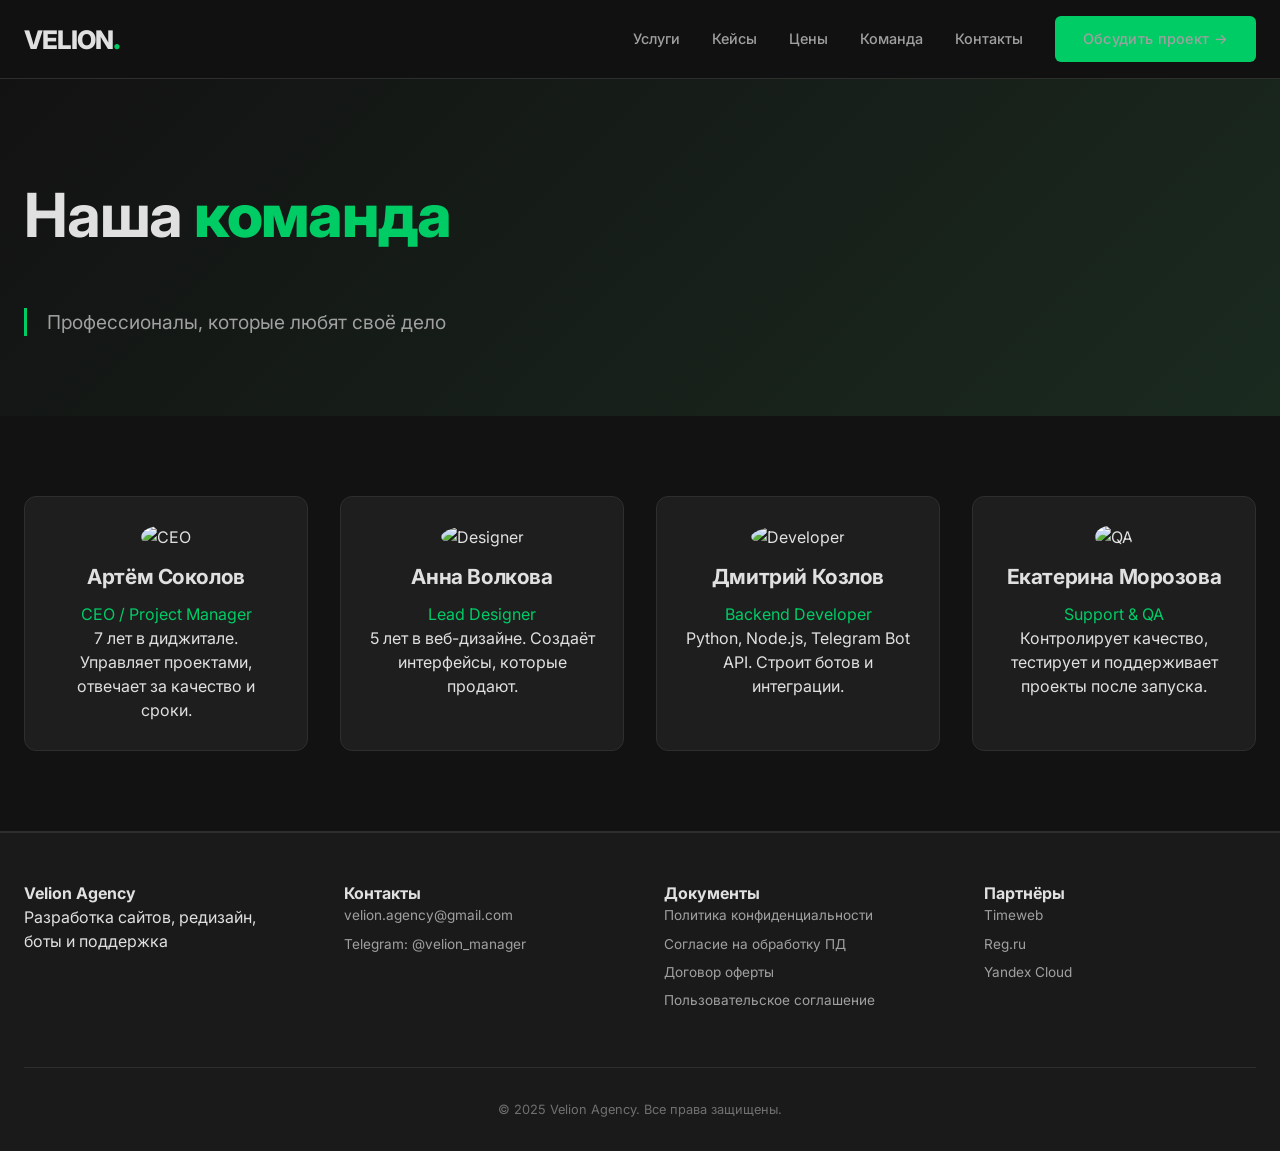
==== index.html @ ceb5eb4b "Add files via upload" ====
<!DOCTYPE html>
<html lang="ru">
<head>
  <meta charset="UTF-8">
  <meta name="viewport" content="width=device-width, initial-scale=1.0">
  <title>Команда — Velion Agency</title>
  <link href="https://fonts.googleapis.com/css2?family=Inter:opsz,wght@14..32,300;14..32,400;14..32,500;14..32,600;14..32,700;14..32,800&display=swap" rel="stylesheet">
  <link rel="stylesheet" href="styles.css">
</head>
<body>
  <header class="header">
    <div class="container">
      <nav class="nav">
        <a href="index.html" class="logo">VELION<span>.</span></a>
        <div class="nav-links" id="navLinks">
          <a href="services.html">Услуги</a>
          <a href="cases.html">Кейсы</a>
          <a href="prices.html">Цены</a>
          <a href="team.html">Команда</a>
          <a href="contacts.html">Контакты</a>
          <a href="prices.html" class="btn btn-primary">Обсудить проект →</a>
        </div>
        <button class="mobile-toggle" id="mobileToggle">☰</button>
      </nav>
    </div>
  </header>

  <main>
    <section class="hero">
      <div class="container">
        <div class="hero-grid">
          <h1>Наша <strong>команда</strong></h1>
          <p class="hero-subtitle">Профессионалы, которые любят своё дело</p>
        </div>
      </div>
    </section>

    <section class="section">
      <div class="container">
        <div class="team-grid">
          <div class="team-card">
            <img src="https://randomuser.me/api/portraits/men/32.jpg" alt="CEO" style="width: 120px; height: 120px; border-radius: 50%; object-fit: cover; margin-bottom: 16px;">
            <h3>Артём Соколов</h3>
            <p style="color: var(--green);">CEO / Project Manager</p>
            <p>7 лет в диджитале. Управляет проектами, отвечает за качество и сроки.</p>
          </div>
          <div class="team-card">
            <img src="https://randomuser.me/api/portraits/women/68.jpg" alt="Designer" style="width: 120px; height: 120px; border-radius: 50%; object-fit: cover; margin-bottom: 16px;">
            <h3>Анна Волкова</h3>
            <p style="color: var(--green);">Lead Designer</p>
            <p>5 лет в веб-дизайне. Создаёт интерфейсы, которые продают.</p>
          </div>
          <div class="team-card">
            <img src="https://randomuser.me/api/portraits/men/45.jpg" alt="Developer" style="width: 120px; height: 120px; border-radius: 50%; object-fit: cover; margin-bottom: 16px;">
            <h3>Дмитрий Козлов</h3>
            <p style="color: var(--green);">Backend Developer</p>
            <p>Python, Node.js, Telegram Bot API. Строит ботов и интеграции.</p>
          </div>
          <div class="team-card">
            <img src="https://randomuser.me/api/portraits/women/42.jpg" alt="QA" style="width: 120px; height: 120px; border-radius: 50%; object-fit: cover; margin-bottom: 16px;">
            <h3>Екатерина Морозова</h3>
            <p style="color: var(--green);">Support & QA</p>
            <p>Контролирует качество, тестирует и поддерживает проекты после запуска.</p>
          </div>
        </div>
      </div>
    </section>
  </main>

  <footer class="footer">
    <div class="container">
      <div class="footer-grid">
        <div><h4>Velion Agency</h4><p>Разработка сайтов, редизайн, боты и поддержка</p></div>
        <div><h4>Контакты</h4><a href="mailto:velion.agency@gmail.com">velion.agency@gmail.com</a><a href="https://t.me/velion_manager" target="_blank">Telegram: @velion_manager</a></div>
        <div><h4>Документы</h4><a href="privacy.html">Политика конфиденциальности</a><a href="consent.html">Согласие на обработку ПД</a><a href="offer.html">Договор оферты</a><a href="terms.html">Пользовательское соглашение</a></div>
        <div><h4>Партнёры</h4><span>Timeweb</span><span>Reg.ru</span><span>Yandex Cloud</span></div>
      </div>
      <div class="copyright">© 2025 Velion Agency. Все права защищены.</div>
    </div>
  </footer>
  <script src="script.js"></script>
</body>
</html>
---- styles.css ----
* {
  margin: 0;
  padding: 0;
  box-sizing: border-box;
}

:root {
  --bg: #121212;
  --bg-secondary: #1a1a1a;
  --surface: #1e1e1e;
  --surface-light: #252525;
  --surface-hover: #2a2a2a;
  --border: #2e2e2e;
  --border-light: #3a3a3a;
  --text: #e0e0e0;
  --text-secondary: #a0a0a0;
  --text-muted: #707070;
  --green: #00cc66;
  --green-dark: #00994d;
  --green-light: rgba(0, 204, 102, 0.12);
  --green-glow: rgba(0, 204, 102, 0.2);
  --shadow: 0 4px 20px rgba(0, 0, 0, 0.3);
  --shadow-hover: 0 8px 30px rgba(0, 0, 0, 0.4);
  --radius: 12px;
  --radius-sm: 6px;
  --transition: all 0.2s ease;
}

body {
  background: var(--bg);
  color: var(--text);
  font-family: 'Inter', system-ui, -apple-system, 'Segoe UI', Roboto, sans-serif;
  line-height: 1.5;
}

.container {
  max-width: 1280px;
  margin: 0 auto;
  padding: 0 24px;
}

/* типографика */
h1, h2, h3 {
  font-weight: 700;
  line-height: 1.2;
  letter-spacing: -0.02em;
}

h1 {
  font-size: 3.8rem;
  margin-bottom: 1.5rem;
  color: var(--text);
}

h1 strong {
  color: var(--green);
  font-weight: 800;
}

h2 {
  font-size: 2.2rem;
  margin-bottom: 2rem;
  display: inline-block;
  border-left: 4px solid var(--green);
  padding-left: 20px;
}

h3 {
  font-size: 1.3rem;
  margin-bottom: 0.75rem;
}

.section {
  padding: 80px 0;
  border-bottom: 1px solid var(--border);
}

/* кнопки */
.btn {
  display: inline-flex;
  align-items: center;
  gap: 8px;
  padding: 12px 28px;
  font-weight: 600;
  text-decoration: none;
  transition: var(--transition);
  cursor: pointer;
  border: none;
  font-size: 0.9rem;
  letter-spacing: 0.3px;
  border-radius: var(--radius-sm);
}

.btn-primary {
  background: var(--green);
  color: #000000;
  font-weight: 700;
}

.btn-primary:hover {
  background: var(--green-dark);
  transform: translateY(-2px);
  box-shadow: 0 0 15px var(--green-glow);
}

.btn-outline {
  background: transparent;
  border: 1.5px solid var(--green);
  color: var(--green);
}

.btn-outline:hover {
  background: var(--green-light);
  transform: translateY(-2px);
}

/* шапка */
.header {
  position: sticky;
  top: 0;
  background: rgba(18, 18, 18, 0.95);
  backdrop-filter: blur(10px);
  border-bottom: 1px solid var(--border);
  z-index: 1000;
  padding: 16px 0;
}

.nav {
  display: flex;
  justify-content: space-between;
  align-items: center;
}

.logo {
  font-size: 1.6rem;
  font-weight: 800;
  text-decoration: none;
  color: var(--text);
  letter-spacing: -0.03em;
}

.logo span {
  color: var(--green);
  font-size: 1.8rem;
}

.nav-links {
  display: flex;
  gap: 32px;
  align-items: center;
}

.nav-links a {
  text-decoration: none;
  color: var(--text-secondary);
  transition: var(--transition);
  font-weight: 500;
  font-size: 0.9rem;
}

.nav-links a:hover {
  color: var(--green);
}

.mobile-toggle {
  display: none;
  background: none;
  border: 1px solid var(--border);
  color: var(--text);
  font-size: 1.5rem;
  cursor: pointer;
  padding: 8px 16px;
  border-radius: var(--radius-sm);
}

/* hero */
.hero {
  padding: 100px 0 80px;
  background: linear-gradient(135deg, #121212 0%, #1a2a1f 100%);
}

.hero-grid {
  display: flex;
  flex-direction: column;
  gap: 32px;
  max-width: 800px;
}

.hero-subtitle {
  font-size: 1.2rem;
  color: var(--text-secondary);
  border-left: 3px solid var(--green);
  padding-left: 20px;
}

/* статистика */
.stats {
  display: flex;
  gap: 48px;
  margin-top: 32px;
  flex-wrap: wrap;
}

.stat {
  text-align: center;
  padding: 16px 24px;
  background: var(--surface);
  border-radius: var(--radius);
  border: 1px solid var(--border);
  transition: var(--transition);
}

.stat:hover {
  transform: translateY(-3px);
  border-color: var(--green);
  box-shadow: 0 0 20px var(--green-glow);
}

.stat h3 {
  font-size: 2rem;
  margin-bottom: 4px;
  color: var(--green);
}

.stat p {
  color: var(--text-secondary);
  font-size: 0.85rem;
  text-transform: uppercase;
  letter-spacing: 0.5px;
}

/* карточки */
.cards-grid {
  display: grid;
  grid-template-columns: repeat(auto-fill, minmax(340px, 1fr));
  gap: 32px;
}

.card {
  background: var(--surface);
  border: 1px solid var(--border);
  border-radius: var(--radius);
  padding: 28px;
  transition: var(--transition);
}

.card:hover {
  transform: translateY(-4px);
  border-color: var(--green);
  box-shadow: 0 0 25px var(--green-glow);
}

.card-featured {
  border-top: 3px solid var(--green);
  background: linear-gradient(135deg, var(--surface), #1a2a1f);
}

.card-badge {
  display: inline-block;
  background: var(--green);
  color: #000000;
  padding: 4px 12px;
  font-size: 0.7rem;
  font-weight: 700;
  text-transform: uppercase;
  letter-spacing: 1px;
  margin-bottom: 16px;
  border-radius: 20px;
}

.case-meta {
  display: inline-block;
  padding: 4px 12px;
  background: var(--green-light);
  border-radius: 20px;
  font-size: 0.7rem;
  color: var(--green);
  margin-bottom: 16px;
  font-weight: 600;
}

.price {
  font-size: 1.8rem;
  font-weight: 700;
  margin: 16px 0 8px;
  color: var(--green);
}

.term {
  font-size: 0.8rem;
  color: var(--text-secondary);
}

.features-list {
  list-style: none;
  margin: 16px 0;
  padding: 0;
}

.features-list li {
  padding: 6px 0;
  color: var(--text-secondary);
  font-size: 0.85rem;
  border-bottom: 1px solid var(--border);
}

.features-list li::before {
  content: "▸";
  color: var(--green);
  margin-right: 8px;
}

/* результат кейсов */
.result-badge {
  background: var(--bg-secondary);
  border-radius: var(--radius-sm);
  padding: 16px;
  margin-top: 20px;
  display: flex;
  justify-content: space-between;
  flex-wrap: wrap;
  gap: 12px;
  border-left: 3px solid var(--green);
}

.result-item {
  text-align: center;
  flex: 1;
}

.result-value {
  font-weight: 700;
  font-size: 1.1rem;
  color: var(--green);
}

/* калькулятор */
.calculator {
  background: var(--surface);
  border-radius: var(--radius);
  padding: 32px;
  margin-top: 32px;
  border: 1px solid var(--border);
}

.calc-field {
  margin-bottom: 24px;
}

.calc-field label {
  display: block;
  margin-bottom: 8px;
  font-weight: 600;
  font-size: 0.85rem;
  letter-spacing: 0.3px;
}

select, input[type="number"], input[type="text"], textarea {
  width: 100%;
  padding: 12px;
  background: var(--bg-secondary);
  border: 1px solid var(--border);
  border-radius: var(--radius-sm);
  color: var(--text);
  font-size: 1rem;
  transition: var(--transition);
}

select:focus, input:focus, textarea:focus {
  outline: none;
  border-color: var(--green);
  box-shadow: 0 0 0 3px var(--green-light);
}

.checkbox-group {
  display: flex;
  gap: 24px;
  align-items: center;
  flex-wrap: wrap;
}

.checkbox-group label {
  display: flex;
  align-items: center;
  gap: 8px;
  font-weight: normal;
  cursor: pointer;
}

.price-result {
  background: var(--green-light);
  padding: 24px;
  border-radius: var(--radius);
  text-align: center;
  margin: 24px 0;
  border: 1px solid rgba(0, 204, 102, 0.2);
}

.price-result .total {
  font-size: 2.5rem;
  font-weight: 800;
  color: var(--green);
}

/* команда */
.team-grid {
  display: grid;
  grid-template-columns: repeat(auto-fill, minmax(280px, 1fr));
  gap: 32px;
}

.team-card {
  background: var(--surface);
  border-radius: var(--radius);
  padding: 28px;
  text-align: center;
  border: 1px solid var(--border);
  transition: var(--transition);
}

.team-card:hover {
  transform: translateY(-4px);
  border-color: var(--green);
  box-shadow: 0 0 25px var(--green-glow);
}

.team-avatar {
  width: 100px;
  height: 100px;
  background: linear-gradient(135deg, var(--green-dark), var(--green));
  border-radius: 50%;
  margin: 0 auto 16px;
  display: flex;
  align-items: center;
  justify-content: center;
  font-size: 2rem;
  font-weight: 700;
  color: #000000;
}

/* контакты */
.contacts-grid {
  display: grid;
  grid-template-columns: repeat(auto-fit, minmax(300px, 1fr));
  gap: 48px;
}

.contact-info p {
  margin-bottom: 16px;
}

.contact-info a {
  color: var(--green);
  text-decoration: none;
}

.contact-info a:hover {
  text-decoration: underline;
}

/* карта-заглушка */
.map-placeholder {
  background: var(--surface);
  height: 300px;
  border-radius: var(--radius);
  display: flex;
  align-items: center;
  justify-content: center;
  border: 1px solid var(--border);
}

/* футер */
.footer {
  background: var(--bg-secondary);
  border-top: 1px solid var(--border);
  padding: 48px 0 32px;
}

.footer-grid {
  display: grid;
  grid-template-columns: repeat(auto-fit, minmax(240px, 1fr));
  gap: 48px;
  margin-bottom: 48px;
}

.footer a {
  color: var(--text-secondary);
  text-decoration: none;
  display: block;
  margin-bottom: 8px;
  transition: var(--transition);
  font-size: 0.85rem;
}

.footer a:hover {
  color: var(--green);
  transform: translateX(4px);
}

.footer span {
  color: var(--text-secondary);
  display: block;
  margin-bottom: 8px;
  font-size: 0.85rem;
}

.copyright {
  text-align: center;
  padding-top: 32px;
  border-top: 1px solid var(--border);
  color: var(--text-muted);
  font-size: 0.8rem;
}

/* cta секция */
.cta-section {
  text-align: center;
  background: linear-gradient(135deg, var(--bg-secondary), #1a2a1f);
  border-radius: var(--radius);
  margin: 40px 0;
  padding: 60px 20px;
  border: 1px solid var(--border);
}

.cta-section p {
  margin-bottom: 24px;
  color: var(--text-secondary);
}

.btn-large {
  padding: 14px 36px;
  font-size: 1rem;
}

/* мобилка */
@media (max-width: 768px) {
  .nav-links {
    display: none;
    flex-direction: column;
    position: absolute;
    top: 70px;
    left: 0;
    right: 0;
    background: var(--surface);
    padding: 24px;
    gap: 20px;
    border-bottom: 1px solid var(--border);
  }
  .nav-links.open {
    display: flex;
  }
  .mobile-toggle {
    display: block;
  }
  h1 {
    font-size: 2rem;
  }
  h2 {
    font-size: 1.6rem;
  }
  .stats {
    flex-direction: column;
    gap: 12px;
  }
  .section {
    padding: 48px 0;
  }
  .cards-grid, .team-grid {
    grid-template-columns: 1fr;
  }
  .calculator {
    padding: 20px;
  }
  .hero {
    padding: 60px 0 40px;
  }
}

/* дополнительные эффекты */
::selection {
  background: var(--green);
  color: #000000;
}

hr {
  border: none;
  height: 1px;
  background: linear-gradient(90deg, transparent, var(--green), transparent);
  margin: 40px 0;
}

/* скролл */
::-webkit-scrollbar {
  width: 8px;
}

::-webkit-scrollbar-track {
  background: var(--border);
}

::-webkit-scrollbar-thumb {
  background: var(--green);
  border-radius: 4px;
}

::-webkit-scrollbar-thumb:hover {
  background: var(--green-dark);
}
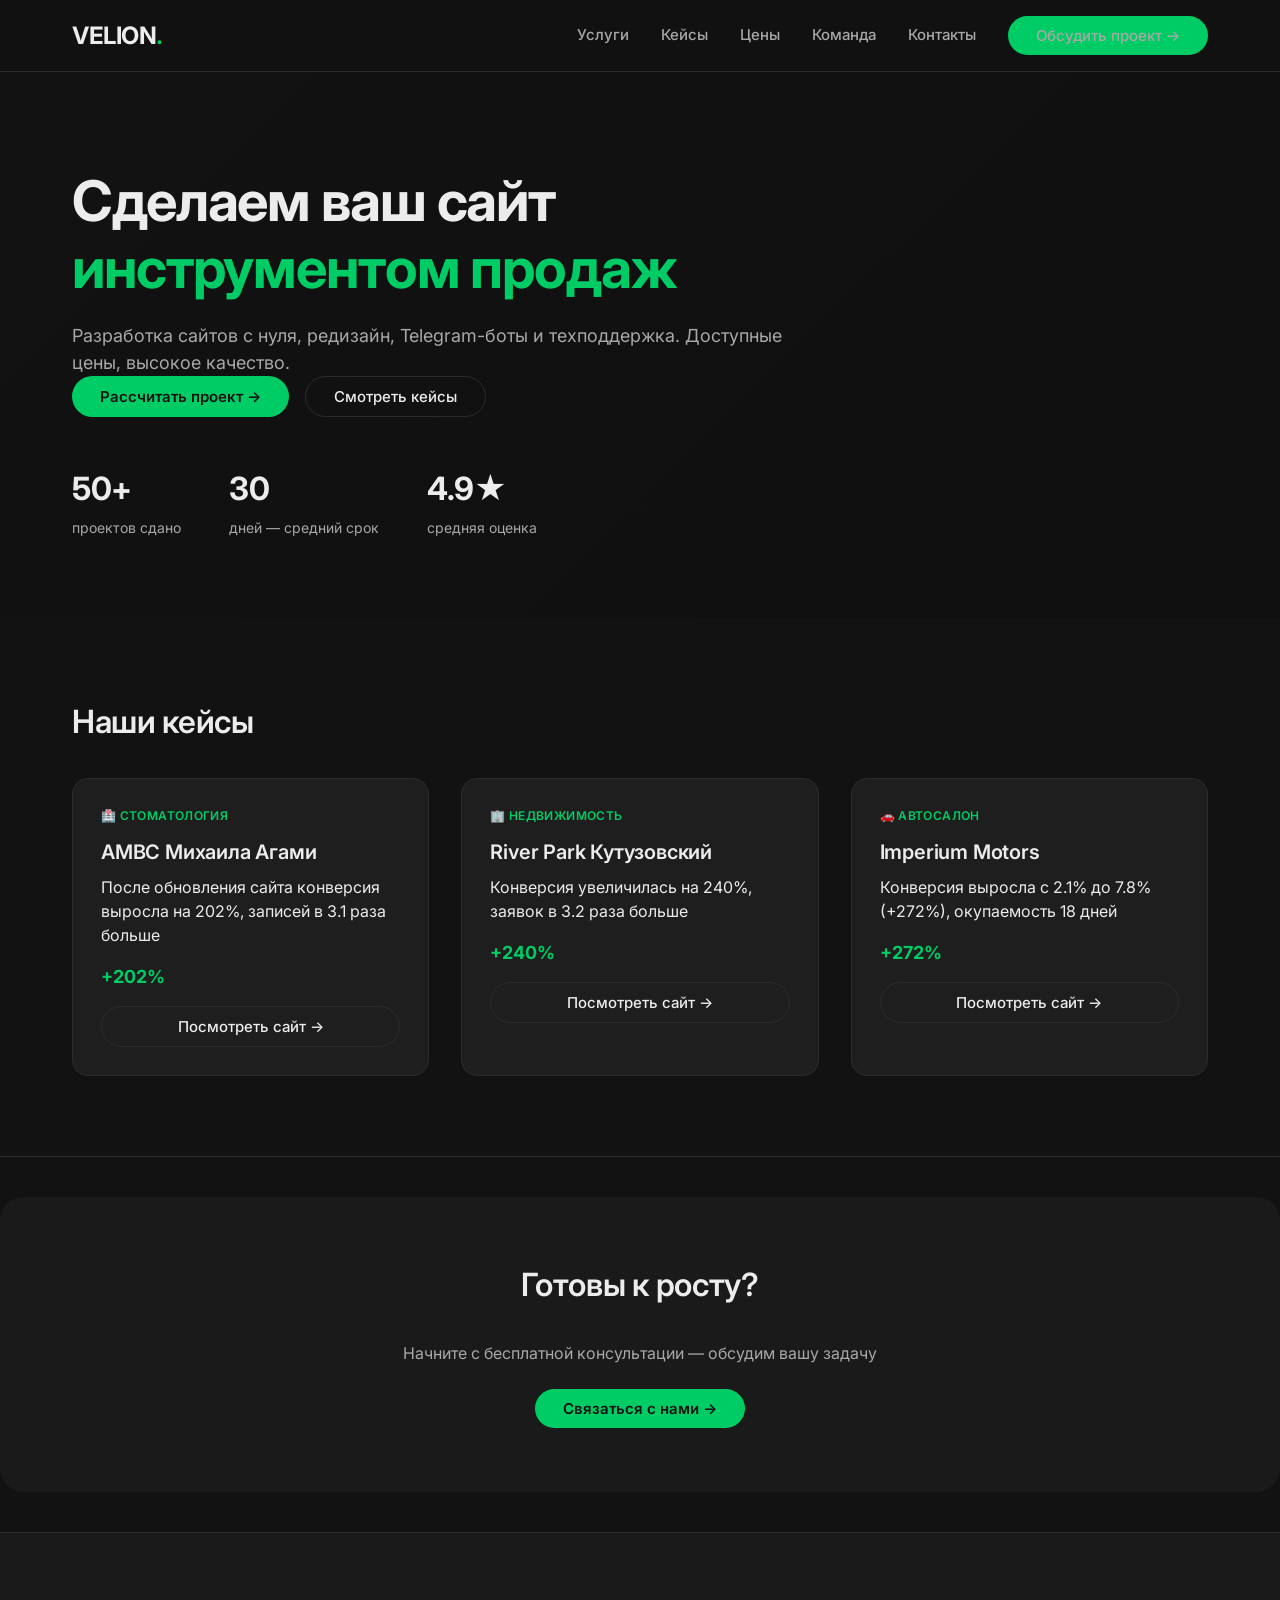
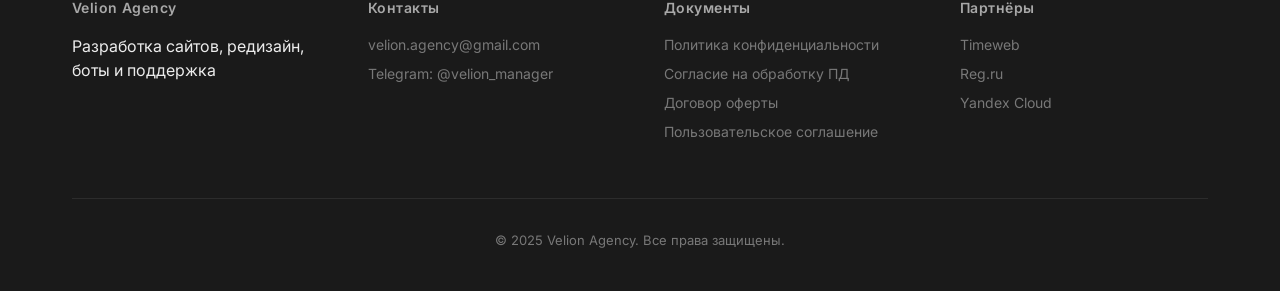
==== commit 20df64ca: "Add files via upload" ====
--- a/index.html
+++ b/index.html
@@ -3,7 +3,7 @@
 <head>
   <meta charset="UTF-8">
   <meta name="viewport" content="width=device-width, initial-scale=1.0">
-  <title>Команда — Velion Agency</title>
+  <title>Velion Agency — разработка сайтов, редизайн, боты</title>
   <link href="https://fonts.googleapis.com/css2?family=Inter:opsz,wght@14..32,300;14..32,400;14..32,500;14..32,600;14..32,700;14..32,800&display=swap" rel="stylesheet">
   <link rel="stylesheet" href="styles.css">
 </head>
@@ -29,40 +29,55 @@
     <section class="hero">
       <div class="container">
         <div class="hero-grid">
-          <h1>Наша <strong>команда</strong></h1>
-          <p class="hero-subtitle">Профессионалы, которые любят своё дело</p>
+          <h1>Сделаем ваш сайт <strong>инструментом продаж</strong></h1>
+          <p class="hero-subtitle">Разработка сайтов с нуля, редизайн, Telegram-боты и техподдержка. Доступные цены, высокое качество.</p>
+          <div style="display: flex; gap: 16px; flex-wrap: wrap;">
+            <a href="prices.html" class="btn btn-primary">Рассчитать проект →</a>
+            <a href="cases.html" class="btn btn-outline">Смотреть кейсы</a>
+          </div>
+          <div class="stats">
+            <div class="stat"><h3>50+</h3><p>проектов сдано</p></div>
+            <div class="stat"><h3>30</h3><p>дней — средний срок</p></div>
+            <div class="stat"><h3>4.9★</h3><p>средняя оценка</p></div>
+          </div>
         </div>
       </div>
     </section>
 
     <section class="section">
       <div class="container">
-        <div class="team-grid">
-          <div class="team-card">
-            <img src="https://randomuser.me/api/portraits/men/32.jpg" alt="CEO" style="width: 120px; height: 120px; border-radius: 50%; object-fit: cover; margin-bottom: 16px;">
-            <h3>Артём Соколов</h3>
-            <p style="color: var(--green);">CEO / Project Manager</p>
-            <p>7 лет в диджитале. Управляет проектами, отвечает за качество и сроки.</p>
+        <h2>Наши кейсы</h2>
+        <div class="cards-grid">
+          <div class="card">
+            <span class="case-meta">🏥 Стоматология</span>
+            <h3>AMBC Михаила Агами</h3>
+            <p>После обновления сайта конверсия выросла на 202%, записей в 3.1 раза больше</p>
+            <div class="result-value" style="margin-top: 16px;">+202%</div>
+            <a href="https://www.ambc.ru/" target="_blank" class="btn btn-outline" style="margin-top: 16px; width: 100%;">Посмотреть сайт →</a>
           </div>
-          <div class="team-card">
-            <img src="https://randomuser.me/api/portraits/women/68.jpg" alt="Designer" style="width: 120px; height: 120px; border-radius: 50%; object-fit: cover; margin-bottom: 16px;">
-            <h3>Анна Волкова</h3>
-            <p style="color: var(--green);">Lead Designer</p>
-            <p>5 лет в веб-дизайне. Создаёт интерфейсы, которые продают.</p>
+          <div class="card">
+            <span class="case-meta">🏢 Недвижимость</span>
+            <h3>River Park Кутузовский</h3>
+            <p>Конверсия увеличилась на 240%, заявок в 3.2 раза больше</p>
+            <div class="result-value" style="margin-top: 16px;">+240%</div>
+            <a href="https://riverpark-kutuzovskiy.ru/" target="_blank" class="btn btn-outline" style="margin-top: 16px; width: 100%;">Посмотреть сайт →</a>
           </div>
-          <div class="team-card">
-            <img src="https://randomuser.me/api/portraits/men/45.jpg" alt="Developer" style="width: 120px; height: 120px; border-radius: 50%; object-fit: cover; margin-bottom: 16px;">
-            <h3>Дмитрий Козлов</h3>
-            <p style="color: var(--green);">Backend Developer</p>
-            <p>Python, Node.js, Telegram Bot API. Строит ботов и интеграции.</p>
-          </div>
-          <div class="team-card">
-            <img src="https://randomuser.me/api/portraits/women/42.jpg" alt="QA" style="width: 120px; height: 120px; border-radius: 50%; object-fit: cover; margin-bottom: 16px;">
-            <h3>Екатерина Морозова</h3>
-            <p style="color: var(--green);">Support & QA</p>
-            <p>Контролирует качество, тестирует и поддерживает проекты после запуска.</p>
+          <div class="card">
+            <span class="case-meta">🚗 Автосалон</span>
+            <h3>Imperium Motors</h3>
+            <p>Конверсия выросла с 2.1% до 7.8% (+272%), окупаемость 18 дней</p>
+            <div class="result-value" style="margin-top: 16px;">+272%</div>
+            <a href="https://imperiummotors.ru/" target="_blank" class="btn btn-outline" style="margin-top: 16px; width: 100%;">Посмотреть сайт →</a>
           </div>
         </div>
+      </div>
+    </section>
+
+    <section class="section cta-section">
+      <div class="container">
+        <h2>Готовы к росту?</h2>
+        <p>Начните с бесплатной консультации — обсудим вашу задачу</p>
+        <a href="contacts.html" class="btn btn-primary btn-large">Связаться с нами →</a>
       </div>
     </section>
   </main>
@@ -71,7 +86,7 @@
     <div class="container">
       <div class="footer-grid">
         <div><h4>Velion Agency</h4><p>Разработка сайтов, редизайн, боты и поддержка</p></div>
-        <div><h4>Контакты</h4><a href="mailto:velion.agency@gmail.com">velion.agency@gmail.com</a><a href="https://t.me/velion_manager" target="_blank">Telegram: @velion_manager</a></div>
+        <div><h4>Контакты</h4><a href="mailto:velion.agency@gmail.com">velion.agency@gmail.com</a><a href="https://t.me/velion_manager">Telegram: @velion_manager</a></div>
         <div><h4>Документы</h4><a href="privacy.html">Политика конфиденциальности</a><a href="consent.html">Согласие на обработку ПД</a><a href="offer.html">Договор оферты</a><a href="terms.html">Пользовательское соглашение</a></div>
         <div><h4>Партнёры</h4><span>Timeweb</span><span>Reg.ru</span><span>Yandex Cloud</span></div>
       </div>
--- a/styles.css
+++ b/styles.css
@@ -8,120 +8,131 @@
   --bg: #121212;
   --bg-secondary: #1a1a1a;
   --surface: #1e1e1e;
-  --surface-light: #252525;
-  --surface-hover: #2a2a2a;
-  --border: #2e2e2e;
-  --border-light: #3a3a3a;
-  --text: #e0e0e0;
-  --text-secondary: #a0a0a0;
-  --text-muted: #707070;
-  --green: #00cc66;
-  --green-dark: #00994d;
-  --green-light: rgba(0, 204, 102, 0.12);
-  --green-glow: rgba(0, 204, 102, 0.2);
-  --shadow: 0 4px 20px rgba(0, 0, 0, 0.3);
-  --shadow-hover: 0 8px 30px rgba(0, 0, 0, 0.4);
-  --radius: 12px;
-  --radius-sm: 6px;
-  --transition: all 0.2s ease;
+  --surface-hover: #252525;
+  --surface-elevated: #262626;
+  --border: #2c2c2c;
+  --border-light: #333333;
+  --text-primary: #ececec;
+  --text-secondary: #a8a8a8;
+  --text-muted: #787878;
+  --accent: #00cc66;
+  --accent-dark: #00b35a;
+  --accent-light: rgba(0, 204, 102, 0.12);
+  --accent-glow: rgba(0, 204, 102, 0.2);
+  --shadow-sm: 0 1px 2px rgba(0, 0, 0, 0.3);
+  --shadow-md: 0 4px 12px rgba(0, 0, 0, 0.4);
+  --shadow-lg: 0 12px 32px rgba(0, 0, 0, 0.5);
+  --shadow-xl: 0 24px 48px rgba(0, 0, 0, 0.6);
+  --radius-sm: 8px;
+  --radius: 16px;
+  --radius-lg: 24px;
+  --transition: all 0.2s cubic-bezier(0.2, 0, 0, 1);
 }
 
 body {
   background: var(--bg);
-  color: var(--text);
-  font-family: 'Inter', system-ui, -apple-system, 'Segoe UI', Roboto, sans-serif;
+  color: var(--text-primary);
+  font-family: 'Inter', -apple-system, BlinkMacSystemFont, 'Segoe UI', Roboto, Helvetica, sans-serif;
   line-height: 1.5;
+  font-weight: 400;
+  -webkit-font-smoothing: antialiased;
+  -moz-osx-font-smoothing: grayscale;
 }
 
 .container {
-  max-width: 1280px;
+  max-width: 1200px;
   margin: 0 auto;
-  padding: 0 24px;
+  padding: 0 32px;
 }
 
 /* типографика */
-h1, h2, h3 {
+h1 {
+  font-size: 3.5rem;
   font-weight: 700;
   line-height: 1.2;
   letter-spacing: -0.02em;
-}
-
-h1 {
-  font-size: 3.8rem;
-  margin-bottom: 1.5rem;
-  color: var(--text);
+  margin-bottom: 1.25rem;
+  color: var(--text-primary);
 }
 
 h1 strong {
-  color: var(--green);
-  font-weight: 800;
+  color: var(--accent);
+  font-weight: 700;
 }
 
 h2 {
-  font-size: 2.2rem;
+  font-size: 2rem;
+  font-weight: 600;
+  letter-spacing: -0.01em;
   margin-bottom: 2rem;
-  display: inline-block;
-  border-left: 4px solid var(--green);
-  padding-left: 20px;
+  color: var(--text-primary);
 }
 
 h3 {
-  font-size: 1.3rem;
-  margin-bottom: 0.75rem;
+  font-size: 1.25rem;
+  font-weight: 600;
+  letter-spacing: -0.01em;
+  margin-bottom: 0.5rem;
+  color: var(--text-primary);
 }
 
 .section {
   padding: 80px 0;
   border-bottom: 1px solid var(--border);
+}
+
+.section:last-child {
+  border-bottom: none;
 }
 
 /* кнопки */
 .btn {
   display: inline-flex;
   align-items: center;
+  justify-content: center;
   gap: 8px;
   padding: 12px 28px;
-  font-weight: 600;
+  font-weight: 500;
+  font-size: 0.9375rem;
   text-decoration: none;
+  border-radius: 40px;
   transition: var(--transition);
   cursor: pointer;
   border: none;
-  font-size: 0.9rem;
-  letter-spacing: 0.3px;
-  border-radius: var(--radius-sm);
+  line-height: 1;
 }
 
 .btn-primary {
-  background: var(--green);
-  color: #000000;
-  font-weight: 700;
+  background: var(--accent);
+  color: #121212;
+  font-weight: 600;
 }
 
 .btn-primary:hover {
-  background: var(--green-dark);
-  transform: translateY(-2px);
-  box-shadow: 0 0 15px var(--green-glow);
+  background: var(--accent-dark);
+  transform: translateY(-1px);
 }
 
 .btn-outline {
   background: transparent;
-  border: 1.5px solid var(--green);
-  color: var(--green);
+  border: 1px solid var(--border);
+  color: var(--text-primary);
 }
 
 .btn-outline:hover {
-  background: var(--green-light);
-  transform: translateY(-2px);
-}
-
-/* шапка */
+  border-color: var(--accent);
+  background: var(--accent-light);
+  color: var(--accent);
+}
+
+/* навигация */
 .header {
   position: sticky;
   top: 0;
-  background: rgba(18, 18, 18, 0.95);
-  backdrop-filter: blur(10px);
+  background: rgba(18, 18, 18, 0.96);
+  backdrop-filter: blur(12px);
   border-bottom: 1px solid var(--border);
-  z-index: 1000;
+  z-index: 100;
   padding: 16px 0;
 }
 
@@ -132,16 +143,15 @@
 }
 
 .logo {
-  font-size: 1.6rem;
-  font-weight: 800;
+  font-size: 1.5rem;
+  font-weight: 700;
   text-decoration: none;
-  color: var(--text);
-  letter-spacing: -0.03em;
+  color: var(--text-primary);
+  letter-spacing: -0.02em;
 }
 
 .logo span {
-  color: var(--green);
-  font-size: 1.8rem;
+  color: var(--accent);
 }
 
 .nav-links {
@@ -153,80 +163,63 @@
 .nav-links a {
   text-decoration: none;
   color: var(--text-secondary);
+  font-size: 0.9375rem;
+  font-weight: 500;
   transition: var(--transition);
-  font-weight: 500;
-  font-size: 0.9rem;
 }
 
 .nav-links a:hover {
-  color: var(--green);
+  color: var(--accent);
 }
 
 .mobile-toggle {
   display: none;
   background: none;
-  border: 1px solid var(--border);
-  color: var(--text);
+  border: none;
   font-size: 1.5rem;
   cursor: pointer;
-  padding: 8px 16px;
-  border-radius: var(--radius-sm);
+  color: var(--text-primary);
 }
 
 /* hero */
 .hero {
-  padding: 100px 0 80px;
-  background: linear-gradient(135deg, #121212 0%, #1a2a1f 100%);
+  padding: 96px 0 80px;
+  background: linear-gradient(135deg, #121212 0%, #0f0f0f 100%);
 }
 
 .hero-grid {
-  display: flex;
-  flex-direction: column;
-  gap: 32px;
-  max-width: 800px;
+  max-width: 720px;
 }
 
 .hero-subtitle {
-  font-size: 1.2rem;
-  color: var(--text-secondary);
-  border-left: 3px solid var(--green);
-  padding-left: 20px;
+  font-size: 1.125rem;
+  color: var(--text-secondary);
+  line-height: 1.5;
+  margin-top: 0.5rem;
 }
 
 /* статистика */
 .stats {
   display: flex;
   gap: 48px;
-  margin-top: 32px;
+  margin-top: 48px;
   flex-wrap: wrap;
 }
 
 .stat {
-  text-align: center;
-  padding: 16px 24px;
-  background: var(--surface);
-  border-radius: var(--radius);
-  border: 1px solid var(--border);
-  transition: var(--transition);
-}
-
-.stat:hover {
-  transform: translateY(-3px);
-  border-color: var(--green);
-  box-shadow: 0 0 20px var(--green-glow);
+  text-align: left;
 }
 
 .stat h3 {
   font-size: 2rem;
-  margin-bottom: 4px;
-  color: var(--green);
+  font-weight: 700;
+  color: var(--text-primary);
+  margin-bottom: 0.25rem;
 }
 
 .stat p {
   color: var(--text-secondary);
-  font-size: 0.85rem;
-  text-transform: uppercase;
-  letter-spacing: 0.5px;
+  font-size: 0.875rem;
 }
 
 /* карточки */
@@ -246,136 +239,102 @@
 
 .card:hover {
   transform: translateY(-4px);
-  border-color: var(--green);
-  box-shadow: 0 0 25px var(--green-glow);
-}
-
-.card-featured {
-  border-top: 3px solid var(--green);
-  background: linear-gradient(135deg, var(--surface), #1a2a1f);
+  border-color: var(--accent);
+  box-shadow: var(--shadow-lg);
 }
 
 .card-badge {
   display: inline-block;
-  background: var(--green);
-  color: #000000;
+  background: var(--accent-light);
+  color: var(--accent);
+  font-size: 0.75rem;
+  font-weight: 600;
   padding: 4px 12px;
-  font-size: 0.7rem;
+  border-radius: 20px;
+  margin-bottom: 16px;
+}
+
+.case-meta {
+  font-size: 0.75rem;
+  font-weight: 600;
+  text-transform: uppercase;
+  letter-spacing: 0.03em;
+  color: var(--accent);
+  margin-bottom: 12px;
+  display: block;
+}
+
+.price {
+  font-size: 1.5rem;
   font-weight: 700;
-  text-transform: uppercase;
-  letter-spacing: 1px;
-  margin-bottom: 16px;
-  border-radius: 20px;
-}
-
-.case-meta {
-  display: inline-block;
-  padding: 4px 12px;
-  background: var(--green-light);
-  border-radius: 20px;
-  font-size: 0.7rem;
-  color: var(--green);
-  margin-bottom: 16px;
-  font-weight: 600;
-}
-
-.price {
-  font-size: 1.8rem;
-  font-weight: 700;
+  color: var(--accent);
   margin: 16px 0 8px;
-  color: var(--green);
 }
 
 .term {
-  font-size: 0.8rem;
-  color: var(--text-secondary);
-}
-
-.features-list {
-  list-style: none;
-  margin: 16px 0;
-  padding: 0;
-}
-
-.features-list li {
-  padding: 6px 0;
-  color: var(--text-secondary);
-  font-size: 0.85rem;
-  border-bottom: 1px solid var(--border);
-}
-
-.features-list li::before {
-  content: "▸";
-  color: var(--green);
-  margin-right: 8px;
-}
-
-/* результат кейсов */
+  font-size: 0.875rem;
+  color: var(--text-secondary);
+}
+
 .result-badge {
   background: var(--bg-secondary);
+  padding: 16px;
   border-radius: var(--radius-sm);
-  padding: 16px;
   margin-top: 20px;
   display: flex;
   justify-content: space-between;
   flex-wrap: wrap;
   gap: 12px;
-  border-left: 3px solid var(--green);
-}
-
-.result-item {
-  text-align: center;
-  flex: 1;
 }
 
 .result-value {
   font-weight: 700;
-  font-size: 1.1rem;
-  color: var(--green);
+  font-size: 1.125rem;
+  color: var(--accent);
 }
 
 /* калькулятор */
 .calculator {
   background: var(--surface);
-  border-radius: var(--radius);
-  padding: 32px;
-  margin-top: 32px;
+  border-radius: var(--radius-lg);
+  padding: 40px;
+  margin-top: 40px;
   border: 1px solid var(--border);
 }
 
 .calc-field {
-  margin-bottom: 24px;
+  margin-bottom: 28px;
 }
 
 .calc-field label {
   display: block;
   margin-bottom: 8px;
-  font-weight: 600;
-  font-size: 0.85rem;
-  letter-spacing: 0.3px;
+  font-weight: 500;
+  font-size: 0.875rem;
+  color: var(--text-secondary);
 }
 
 select, input[type="number"], input[type="text"], textarea {
   width: 100%;
-  padding: 12px;
+  padding: 14px 16px;
   background: var(--bg-secondary);
   border: 1px solid var(--border);
   border-radius: var(--radius-sm);
-  color: var(--text);
   font-size: 1rem;
+  font-family: inherit;
+  color: var(--text-primary);
   transition: var(--transition);
 }
 
 select:focus, input:focus, textarea:focus {
   outline: none;
-  border-color: var(--green);
-  box-shadow: 0 0 0 3px var(--green-light);
+  border-color: var(--accent);
+  box-shadow: 0 0 0 3px var(--accent-light);
 }
 
 .checkbox-group {
   display: flex;
   gap: 24px;
-  align-items: center;
   flex-wrap: wrap;
 }
 
@@ -384,124 +343,150 @@
   align-items: center;
   gap: 8px;
   font-weight: normal;
+  font-size: 0.875rem;
   cursor: pointer;
+  color: var(--text-secondary);
 }
 
 .price-result {
-  background: var(--green-light);
-  padding: 24px;
+  background: var(--bg-secondary);
+  padding: 28px;
   border-radius: var(--radius);
   text-align: center;
-  margin: 24px 0;
-  border: 1px solid rgba(0, 204, 102, 0.2);
+  margin: 28px 0;
+  border: 1px solid var(--border);
 }
 
 .price-result .total {
   font-size: 2.5rem;
-  font-weight: 800;
-  color: var(--green);
+  font-weight: 700;
+  color: var(--accent);
 }
 
 /* команда */
 .team-grid {
   display: grid;
-  grid-template-columns: repeat(auto-fill, minmax(280px, 1fr));
-  gap: 32px;
+  grid-template-columns: repeat(auto-fill, minmax(260px, 1fr));
+  gap: 40px;
 }
 
 .team-card {
+  text-align: center;
+}
+
+.team-card img {
+  width: 112px;
+  height: 112px;
+  border-radius: 50%;
+  object-fit: cover;
+  margin-bottom: 20px;
+  border: 2px solid var(--accent);
+}
+
+.team-card h3 {
+  font-size: 1.125rem;
+  margin-bottom: 4px;
+}
+
+.team-card p:first-of-type {
+  color: var(--accent);
+  font-weight: 500;
+  font-size: 0.875rem;
+  margin-bottom: 8px;
+}
+
+.team-card p:last-of-type {
+  color: var(--text-secondary);
+  font-size: 0.875rem;
+}
+
+/* кейсы */
+.cases-grid {
+  display: grid;
+  grid-template-columns: repeat(auto-fill, minmax(350px, 1fr));
+  gap: 48px;
+}
+
+.case-card {
   background: var(--surface);
   border-radius: var(--radius);
   padding: 28px;
-  text-align: center;
   border: 1px solid var(--border);
   transition: var(--transition);
 }
 
-.team-card:hover {
+.case-card:hover {
   transform: translateY(-4px);
-  border-color: var(--green);
-  box-shadow: 0 0 25px var(--green-glow);
-}
-
-.team-avatar {
-  width: 100px;
-  height: 100px;
-  background: linear-gradient(135deg, var(--green-dark), var(--green));
-  border-radius: 50%;
-  margin: 0 auto 16px;
+  border-color: var(--accent);
+  box-shadow: var(--shadow-lg);
+}
+
+.case-icon {
+  width: 48px;
+  height: 48px;
+  background: var(--accent-light);
+  border-radius: 24px;
   display: flex;
   align-items: center;
   justify-content: center;
-  font-size: 2rem;
-  font-weight: 700;
-  color: #000000;
+  font-size: 1.5rem;
+  margin-bottom: 24px;
 }
 
 /* контакты */
 .contacts-grid {
   display: grid;
-  grid-template-columns: repeat(auto-fit, minmax(300px, 1fr));
-  gap: 48px;
+  grid-template-columns: repeat(auto-fit, minmax(320px, 1fr));
+  gap: 64px;
 }
 
 .contact-info p {
   margin-bottom: 16px;
+  color: var(--text-secondary);
 }
 
 .contact-info a {
-  color: var(--green);
+  color: var(--accent);
   text-decoration: none;
 }
 
 .contact-info a:hover {
   text-decoration: underline;
-}
-
-/* карта-заглушка */
-.map-placeholder {
-  background: var(--surface);
-  height: 300px;
-  border-radius: var(--radius);
-  display: flex;
-  align-items: center;
-  justify-content: center;
-  border: 1px solid var(--border);
 }
 
 /* футер */
 .footer {
   background: var(--bg-secondary);
   border-top: 1px solid var(--border);
-  padding: 48px 0 32px;
+  padding: 64px 0 40px;
 }
 
 .footer-grid {
   display: grid;
-  grid-template-columns: repeat(auto-fit, minmax(240px, 1fr));
+  grid-template-columns: repeat(auto-fit, minmax(220px, 1fr));
   gap: 48px;
   margin-bottom: 48px;
 }
 
-.footer a {
-  color: var(--text-secondary);
-  text-decoration: none;
+.footer h4 {
+  font-size: 0.875rem;
+  font-weight: 600;
+  margin-bottom: 16px;
+  color: var(--text-secondary);
+  letter-spacing: 0.03em;
+}
+
+.footer a, .footer span {
   display: block;
   margin-bottom: 8px;
+  font-size: 0.875rem;
+  color: var(--text-muted);
+  text-decoration: none;
   transition: var(--transition);
-  font-size: 0.85rem;
 }
 
 .footer a:hover {
-  color: var(--green);
-  transform: translateX(4px);
-}
-
-.footer span {
-  color: var(--text-secondary);
-  display: block;
-  margin-bottom: 8px;
-  font-size: 0.85rem;
+  color: var(--accent);
 }
 
 .copyright {
@@ -509,84 +494,93 @@
   padding-top: 32px;
   border-top: 1px solid var(--border);
   color: var(--text-muted);
-  font-size: 0.8rem;
+  font-size: 0.8125rem;
 }
 
 /* cta секция */
 .cta-section {
   text-align: center;
-  background: linear-gradient(135deg, var(--bg-secondary), #1a2a1f);
-  border-radius: var(--radius);
+  background: var(--bg-secondary);
+  border-radius: var(--radius-lg);
+  padding: 64px 48px;
   margin: 40px 0;
-  padding: 60px 20px;
-  border: 1px solid var(--border);
 }
 
 .cta-section p {
+  color: var(--text-secondary);
   margin-bottom: 24px;
-  color: var(--text-secondary);
-}
-
-.btn-large {
-  padding: 14px 36px;
-  font-size: 1rem;
+}
+
+/* анимации */
+.fade-up {
+  opacity: 0;
+  transform: translateY(24px);
+  transition: opacity 0.6s ease, transform 0.6s ease;
+}
+
+.fade-up.visible {
+  opacity: 1;
+  transform: translateY(0);
 }
 
 /* мобилка */
 @media (max-width: 768px) {
+  .container {
+    padding: 0 20px;
+  }
+  
   .nav-links {
     display: none;
     flex-direction: column;
     position: absolute;
-    top: 70px;
+    top: 68px;
     left: 0;
     right: 0;
-    background: var(--surface);
+    background: var(--bg-secondary);
     padding: 24px;
     gap: 20px;
     border-bottom: 1px solid var(--border);
   }
+  
   .nav-links.open {
     display: flex;
   }
+  
   .mobile-toggle {
     display: block;
   }
+  
   h1 {
-    font-size: 2rem;
-  }
+    font-size: 2.25rem;
+  }
+  
   h2 {
-    font-size: 1.6rem;
-  }
-  .stats {
-    flex-direction: column;
-    gap: 12px;
-  }
+    font-size: 1.5rem;
+  }
+  
   .section {
     padding: 48px 0;
   }
-  .cards-grid, .team-grid {
+  
+  .hero {
+    padding: 64px 0 48px;
+  }
+  
+  .stats {
+    gap: 24px;
+  }
+  
+  .calculator {
+    padding: 24px;
+  }
+  
+  .cards-grid, .team-grid, .cases-grid {
     grid-template-columns: 1fr;
   }
-  .calculator {
-    padding: 20px;
-  }
-  .hero {
-    padding: 60px 0 40px;
-  }
-}
-
-/* дополнительные эффекты */
-::selection {
-  background: var(--green);
-  color: #000000;
-}
-
-hr {
-  border: none;
-  height: 1px;
-  background: linear-gradient(90deg, transparent, var(--green), transparent);
-  margin: 40px 0;
+  
+  .cta-section {
+    padding: 40px 24px;
+  }
 }
 
 /* скролл */
@@ -599,10 +593,16 @@
 }
 
 ::-webkit-scrollbar-thumb {
-  background: var(--green);
+  background: var(--accent);
   border-radius: 4px;
 }
 
 ::-webkit-scrollbar-thumb:hover {
-  background: var(--green-dark);
+  background: var(--accent-dark);
+}
+
+/* выделение */
+::selection {
+  background: var(--accent-light);
+  color: var(--accent);
 }
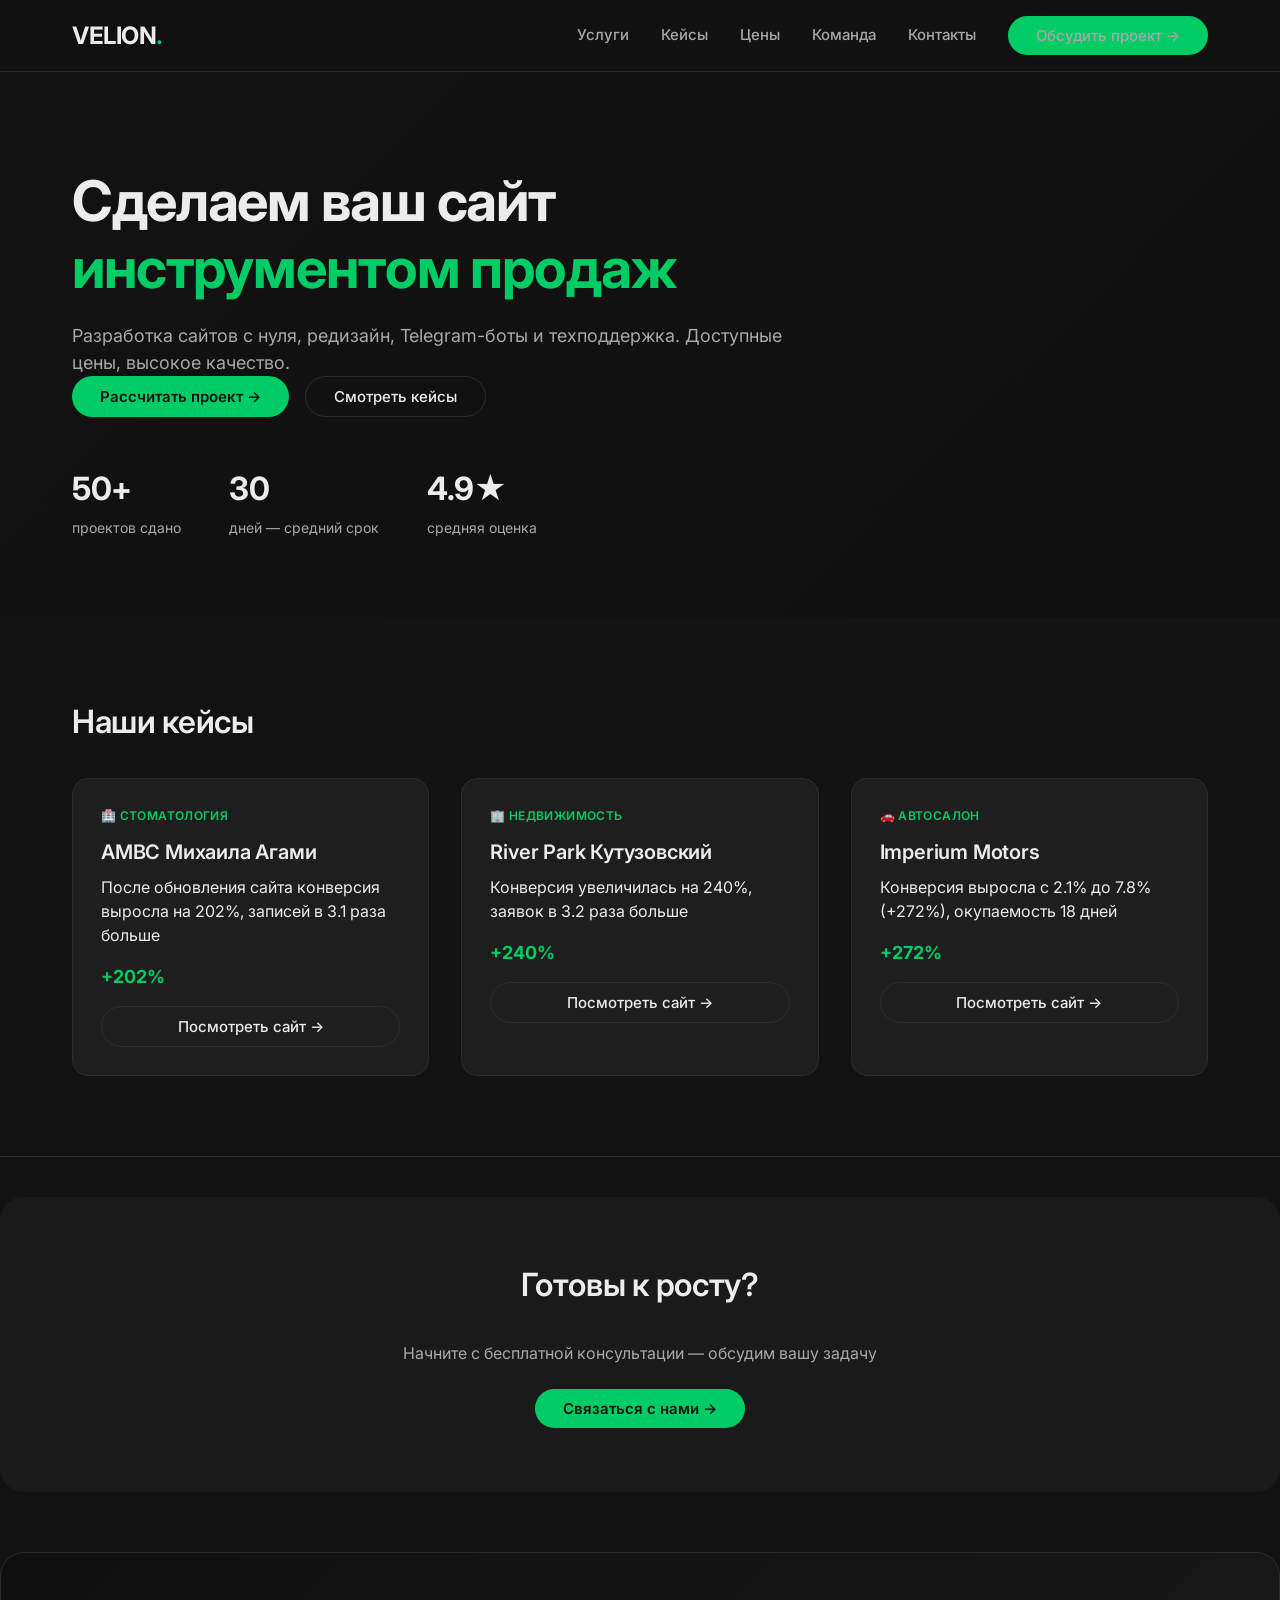
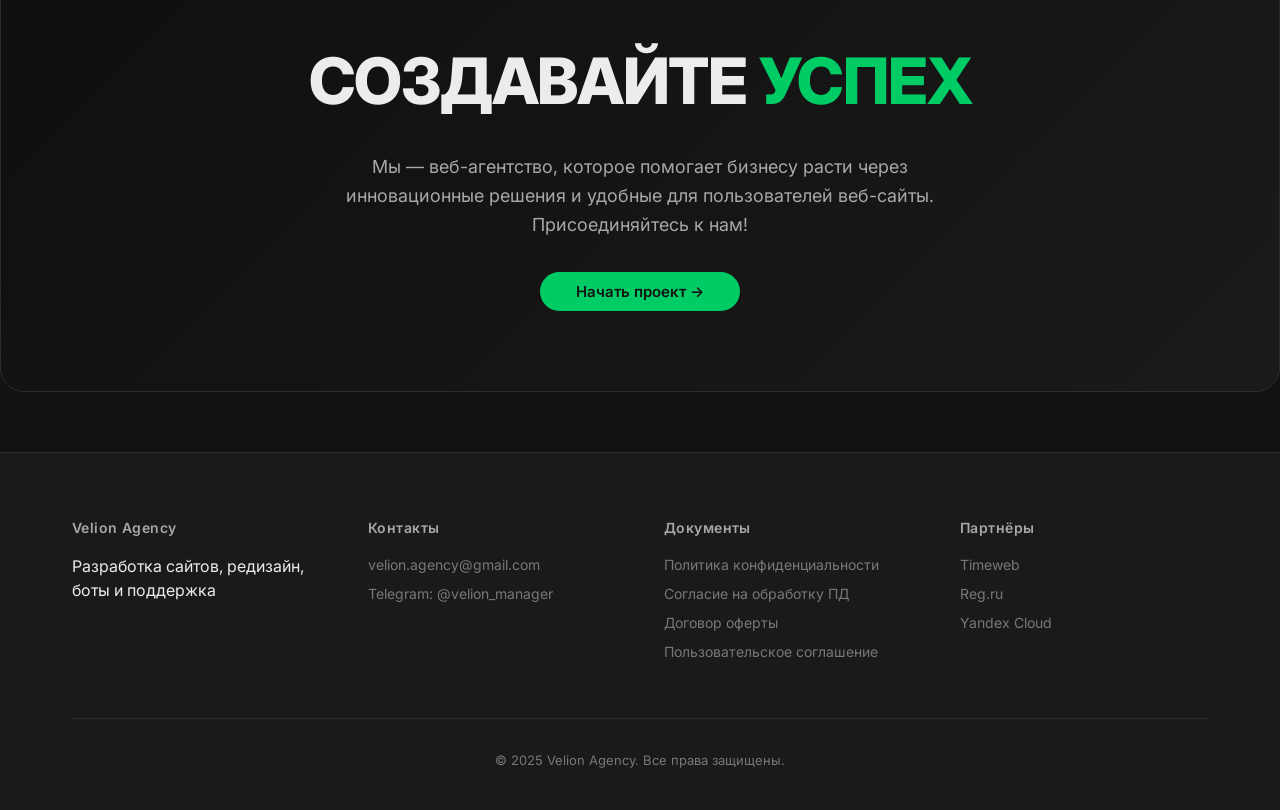
==== commit 1aaabed4: "Update index.html" ====
--- a/index.html
+++ b/index.html
@@ -81,7 +81,19 @@
       </div>
     </section>
   </main>
-
+<!-- Блок "СОЗДАВАЙТЕ УСПЕХ" — точь-в-точь как на скриншоте -->
+<section class="section success-section">
+  <div class="container">
+    <div class="success-grid">
+      <h2 class="success-title">СОЗДАВАЙТЕ <span class="success-highlight">УСПЕХ</span></h2>
+      <p class="success-description">
+        Мы — веб-агентство, которое помогает бизнесу расти через инновационные решения 
+        и удобные для пользователей веб-сайты. Присоединяйтесь к нам!
+      </p>
+      <a href="contacts.html" class="btn btn-primary success-btn">Начать проект →</a>
+    </div>
+  </div>
+</section>
   <footer class="footer">
     <div class="container">
       <div class="footer-grid">
@@ -95,4 +107,4 @@
   </footer>
   <script src="script.js"></script>
 </body>
-</html>+</html>
--- a/styles.css
+++ b/styles.css
@@ -605,4 +605,75 @@
 ::selection {
   background: var(--accent-light);
   color: var(--accent);
-}+}
+/* Блок "СОЗДАВАЙТЕ УСПЕХ" — премиум, как на скриншоте */
+.success-section {
+  background: linear-gradient(135deg, #0f0f0f 0%, #1a1a1a 100%);
+  border-radius: var(--radius-lg);
+  margin: 60px 0;
+  padding: 80px 0;
+  border: 1px solid var(--border);
+}
+
+.success-grid {
+  max-width: 800px;
+  margin: 0 auto;
+  text-align: center;
+}
+
+.success-title {
+  font-size: 4rem;
+  font-weight: 800;
+  letter-spacing: -0.02em;
+  margin-bottom: 1.5rem;
+  color: var(--text-primary);
+}
+
+.success-highlight {
+  color: var(--accent);
+  position: relative;
+  display: inline-block;
+}
+
+.success-highlight::after {
+  content: '';
+  position: absolute;
+  bottom: 8px;
+  left: 0;
+  right: 0;
+  height: 12px;
+  background: var(--accent-light);
+  border-radius: 20px;
+  z-index: -1;
+}
+
+.success-description {
+  font-size: 1.125rem;
+  line-height: 1.6;
+  color: var(--text-secondary);
+  margin-bottom: 2rem;
+  max-width: 600px;
+  margin-left: auto;
+  margin-right: auto;
+}
+
+.success-btn {
+  min-width: 200px;
+}
+
+/* мобильная версия */
+@media (max-width: 768px) {
+  .success-title {
+    font-size: 2.2rem;
+  }
+  
+  .success-description {
+    font-size: 1rem;
+    padding: 0 16px;
+  }
+  
+  .success-section {
+    margin: 40px 0;
+    padding: 48px 0;
+  }
+}
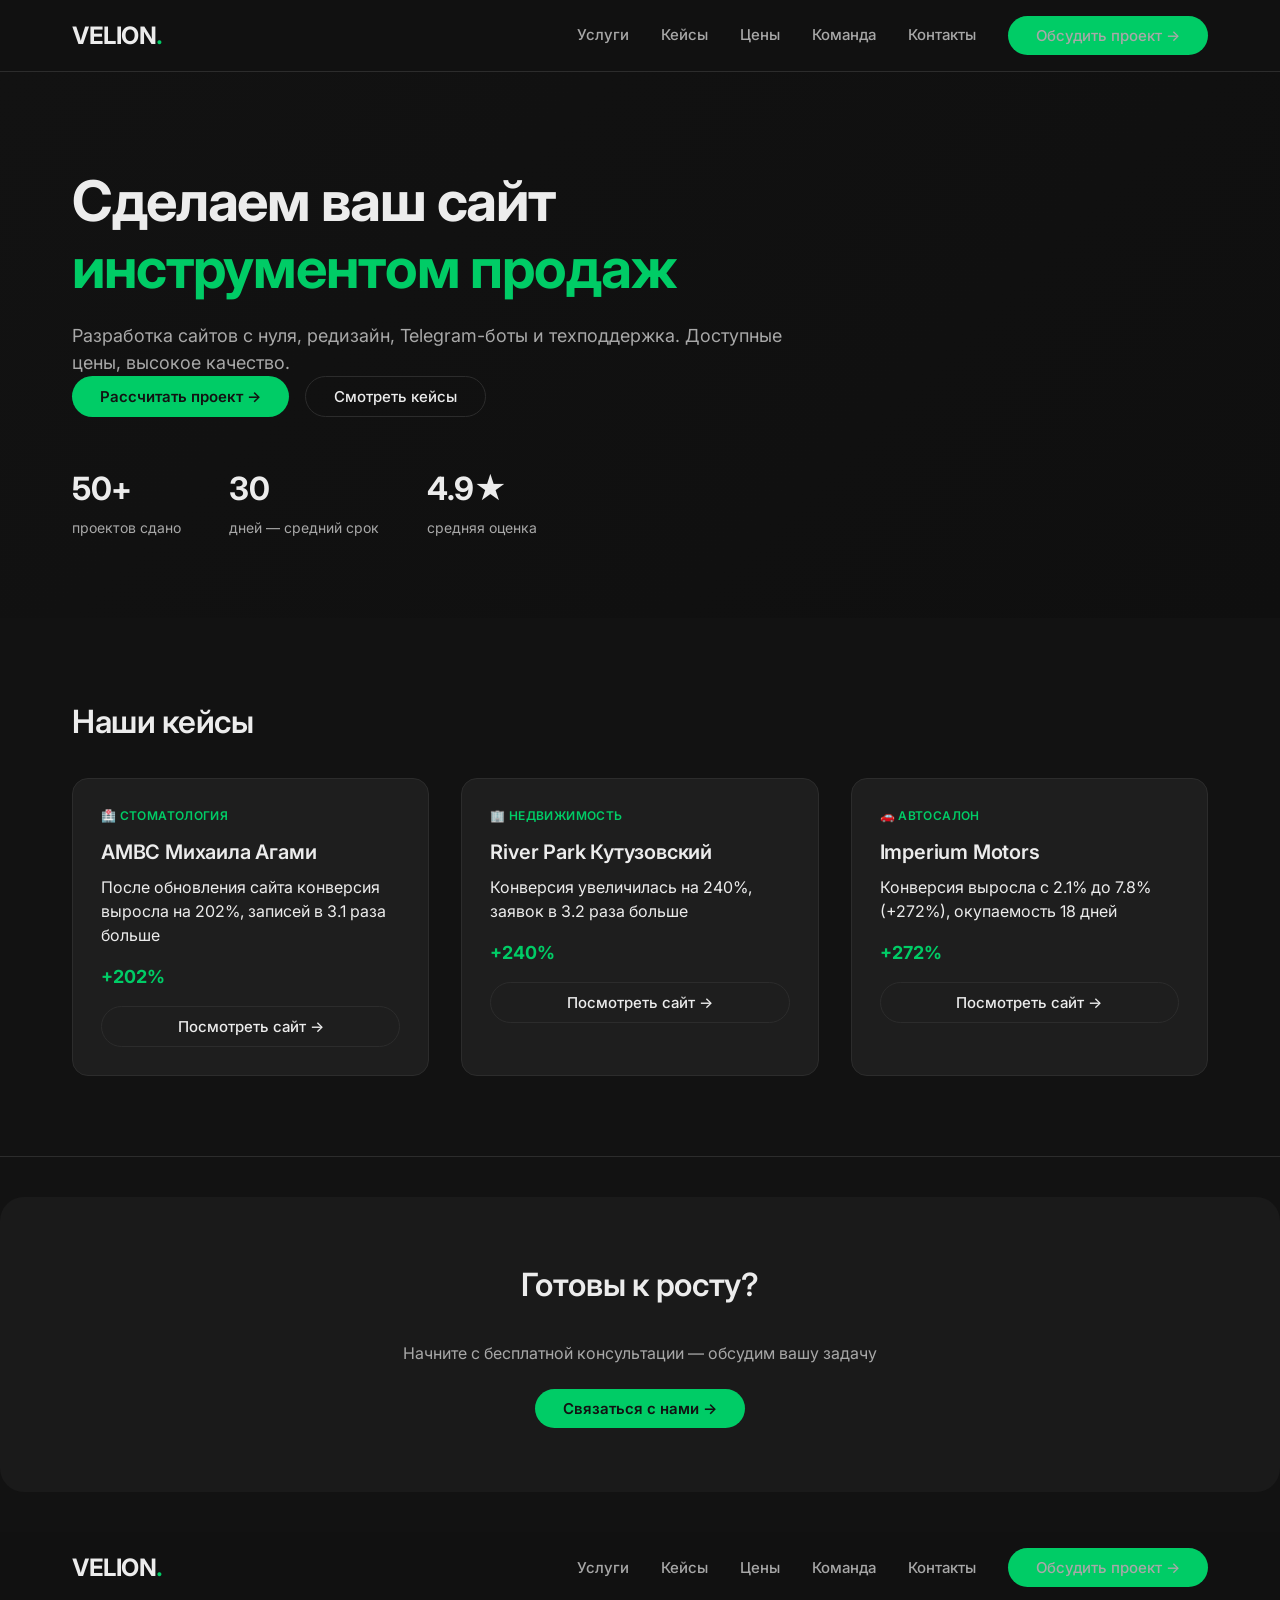
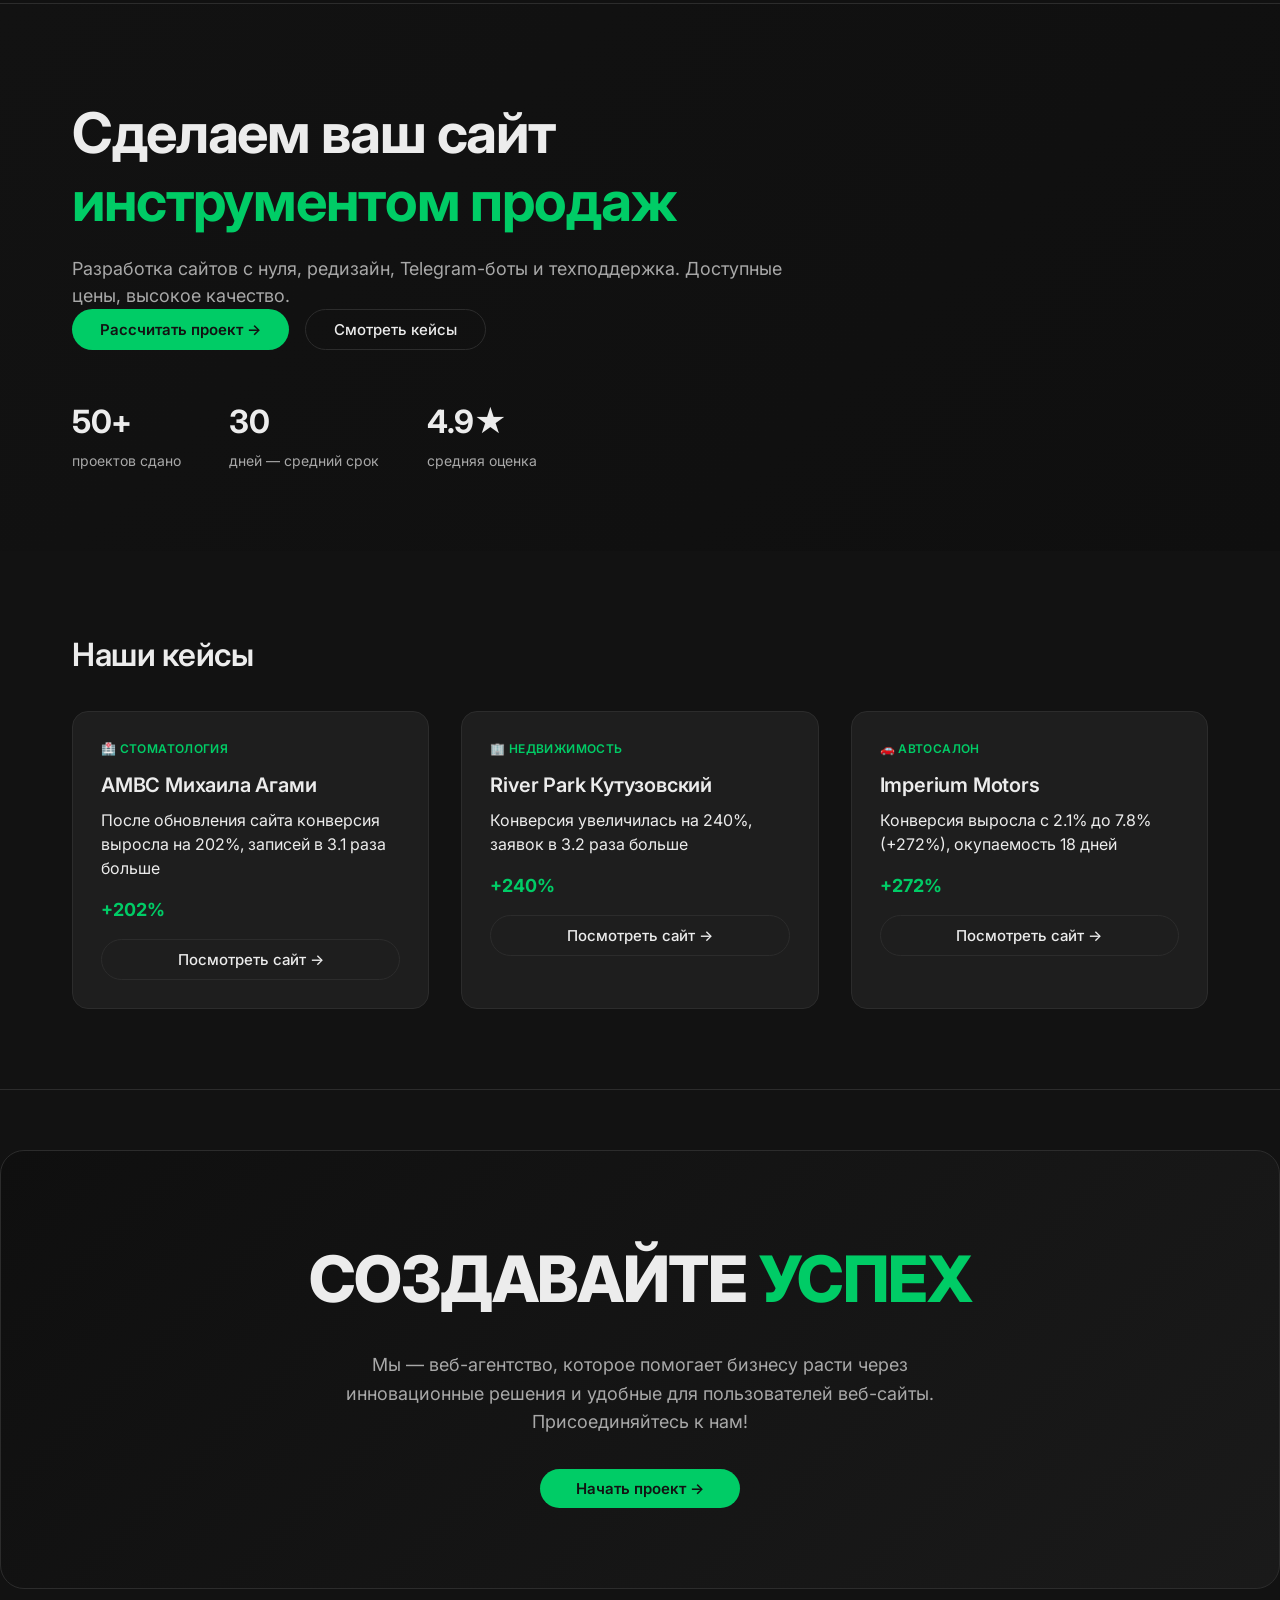
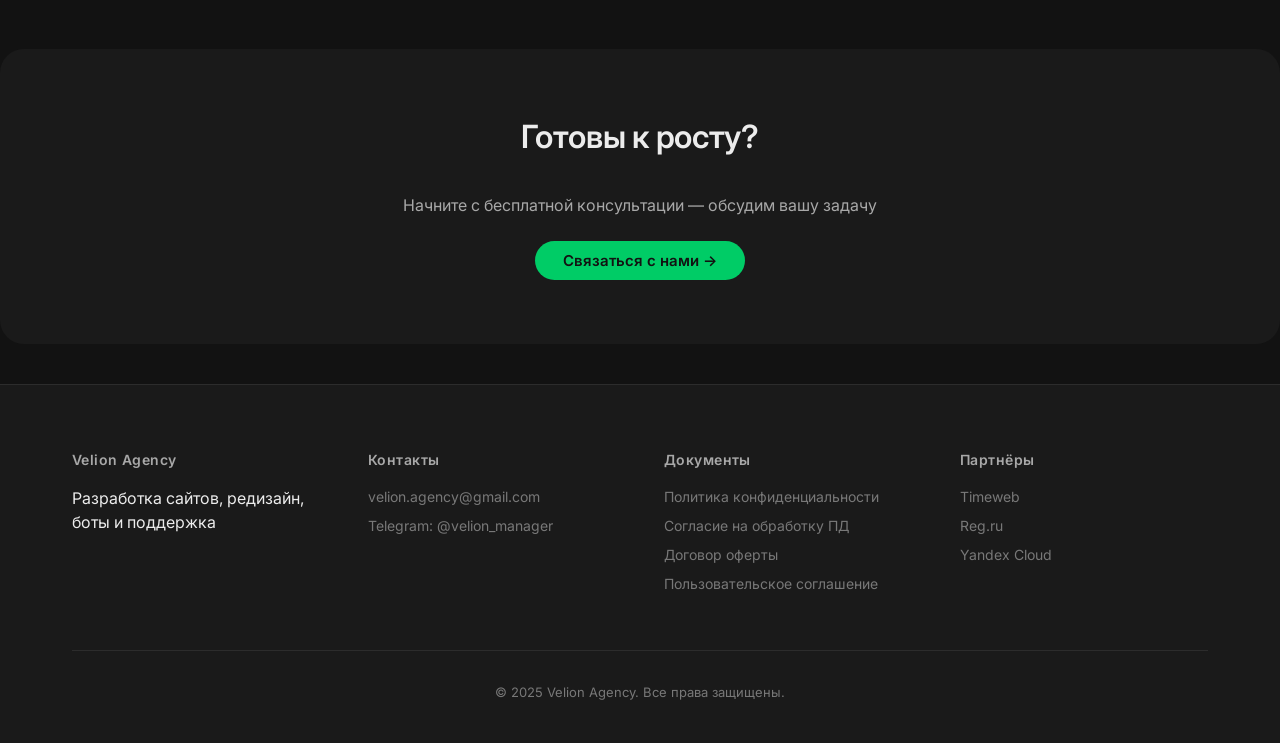
==== commit 1b57f2fa: "Update index.html" ====
--- a/index.html
+++ b/index.html
@@ -81,19 +81,104 @@
       </div>
     </section>
   </main>
-<!-- Блок "СОЗДАВАЙТЕ УСПЕХ" — точь-в-точь как на скриншоте -->
-<section class="section success-section">
-  <div class="container">
-    <div class="success-grid">
-      <h2 class="success-title">СОЗДАВАЙТЕ <span class="success-highlight">УСПЕХ</span></h2>
-      <p class="success-description">
-        Мы — веб-агентство, которое помогает бизнесу расти через инновационные решения 
-        и удобные для пользователей веб-сайты. Присоединяйтесь к нам!
-      </p>
-      <a href="contacts.html" class="btn btn-primary success-btn">Начать проект →</a>
+<!DOCTYPE html>
+<html lang="ru">
+<head>
+  <meta charset="UTF-8">
+  <meta name="viewport" content="width=device-width, initial-scale=1.0">
+  <title>Velion Agency — разработка сайтов, редизайн, боты</title>
+  <link href="https://fonts.googleapis.com/css2?family=Inter:opsz,wght@14..32,300;14..32,400;14..32,500;14..32,600;14..32,700;14..32,800&display=swap" rel="stylesheet">
+  <link rel="stylesheet" href="styles.css">
+</head>
+<body>
+  <header class="header">
+    <div class="container">
+      <nav class="nav">
+        <a href="index.html" class="logo">VELION<span>.</span></a>
+        <div class="nav-links" id="navLinks">
+          <a href="services.html">Услуги</a>
+          <a href="cases.html">Кейсы</a>
+          <a href="prices.html">Цены</a>
+          <a href="team.html">Команда</a>
+          <a href="contacts.html">Контакты</a>
+          <a href="prices.html" class="btn btn-primary">Обсудить проект →</a>
+        </div>
+        <button class="mobile-toggle" id="mobileToggle">☰</button>
+      </nav>
     </div>
-  </div>
-</section>
+  </header>
+
+  <main>
+    <section class="hero">
+      <div class="container">
+        <div class="hero-grid">
+          <h1>Сделаем ваш сайт <strong>инструментом продаж</strong></h1>
+          <p class="hero-subtitle">Разработка сайтов с нуля, редизайн, Telegram-боты и техподдержка. Доступные цены, высокое качество.</p>
+          <div style="display: flex; gap: 16px; flex-wrap: wrap;">
+            <a href="prices.html" class="btn btn-primary">Рассчитать проект →</a>
+            <a href="cases.html" class="btn btn-outline">Смотреть кейсы</a>
+          </div>
+          <div class="stats">
+            <div class="stat"><h3>50+</h3><p>проектов сдано</p></div>
+            <div class="stat"><h3>30</h3><p>дней — средний срок</p></div>
+            <div class="stat"><h3>4.9★</h3><p>средняя оценка</p></div>
+          </div>
+        </div>
+      </div>
+    </section>
+
+    <section class="section">
+      <div class="container">
+        <h2>Наши кейсы</h2>
+        <div class="cards-grid">
+          <div class="card">
+            <span class="case-meta">🏥 Стоматология</span>
+            <h3>AMBC Михаила Агами</h3>
+            <p>После обновления сайта конверсия выросла на 202%, записей в 3.1 раза больше</p>
+            <div class="result-value" style="margin-top: 16px;">+202%</div>
+            <a href="https://www.ambc.ru/" target="_blank" class="btn btn-outline" style="margin-top: 16px; width: 100%;">Посмотреть сайт →</a>
+          </div>
+          <div class="card">
+            <span class="case-meta">🏢 Недвижимость</span>
+            <h3>River Park Кутузовский</h3>
+            <p>Конверсия увеличилась на 240%, заявок в 3.2 раза больше</p>
+            <div class="result-value" style="margin-top: 16px;">+240%</div>
+            <a href="https://riverpark-kutuzovskiy.ru/" target="_blank" class="btn btn-outline" style="margin-top: 16px; width: 100%;">Посмотреть сайт →</a>
+          </div>
+          <div class="card">
+            <span class="case-meta">🚗 Автосалон</span>
+            <h3>Imperium Motors</h3>
+            <p>Конверсия выросла с 2.1% до 7.8% (+272%), окупаемость 18 дней</p>
+            <div class="result-value" style="margin-top: 16px;">+272%</div>
+            <a href="https://imperiummotors.ru/" target="_blank" class="btn btn-outline" style="margin-top: 16px; width: 100%;">Посмотреть сайт →</a>
+          </div>
+        </div>
+      </div>
+    </section>
+
+    <!-- БЛОК "СОЗДАВАЙТЕ УСПЕХ" — ТОЧЬ-В-ТОЧЬ КАК НА СКРИНШОТЕ -->
+    <section class="section success-section">
+      <div class="container">
+        <div class="success-grid">
+          <h2 class="success-title">СОЗДАВАЙТЕ <span class="success-highlight">УСПЕХ</span></h2>
+          <p class="success-description">
+            Мы — веб-агентство, которое помогает бизнесу расти через инновационные решения 
+            и удобные для пользователей веб-сайты. Присоединяйтесь к нам!
+          </p>
+          <a href="contacts.html" class="btn btn-primary success-btn">Начать проект →</a>
+        </div>
+      </div>
+    </section>
+
+    <section class="section cta-section">
+      <div class="container">
+        <h2>Готовы к росту?</h2>
+        <p>Начните с бесплатной консультации — обсудим вашу задачу</p>
+        <a href="contacts.html" class="btn btn-primary btn-large">Связаться с нами →</a>
+      </div>
+    </section>
+  </main>
+
   <footer class="footer">
     <div class="container">
       <div class="footer-grid">
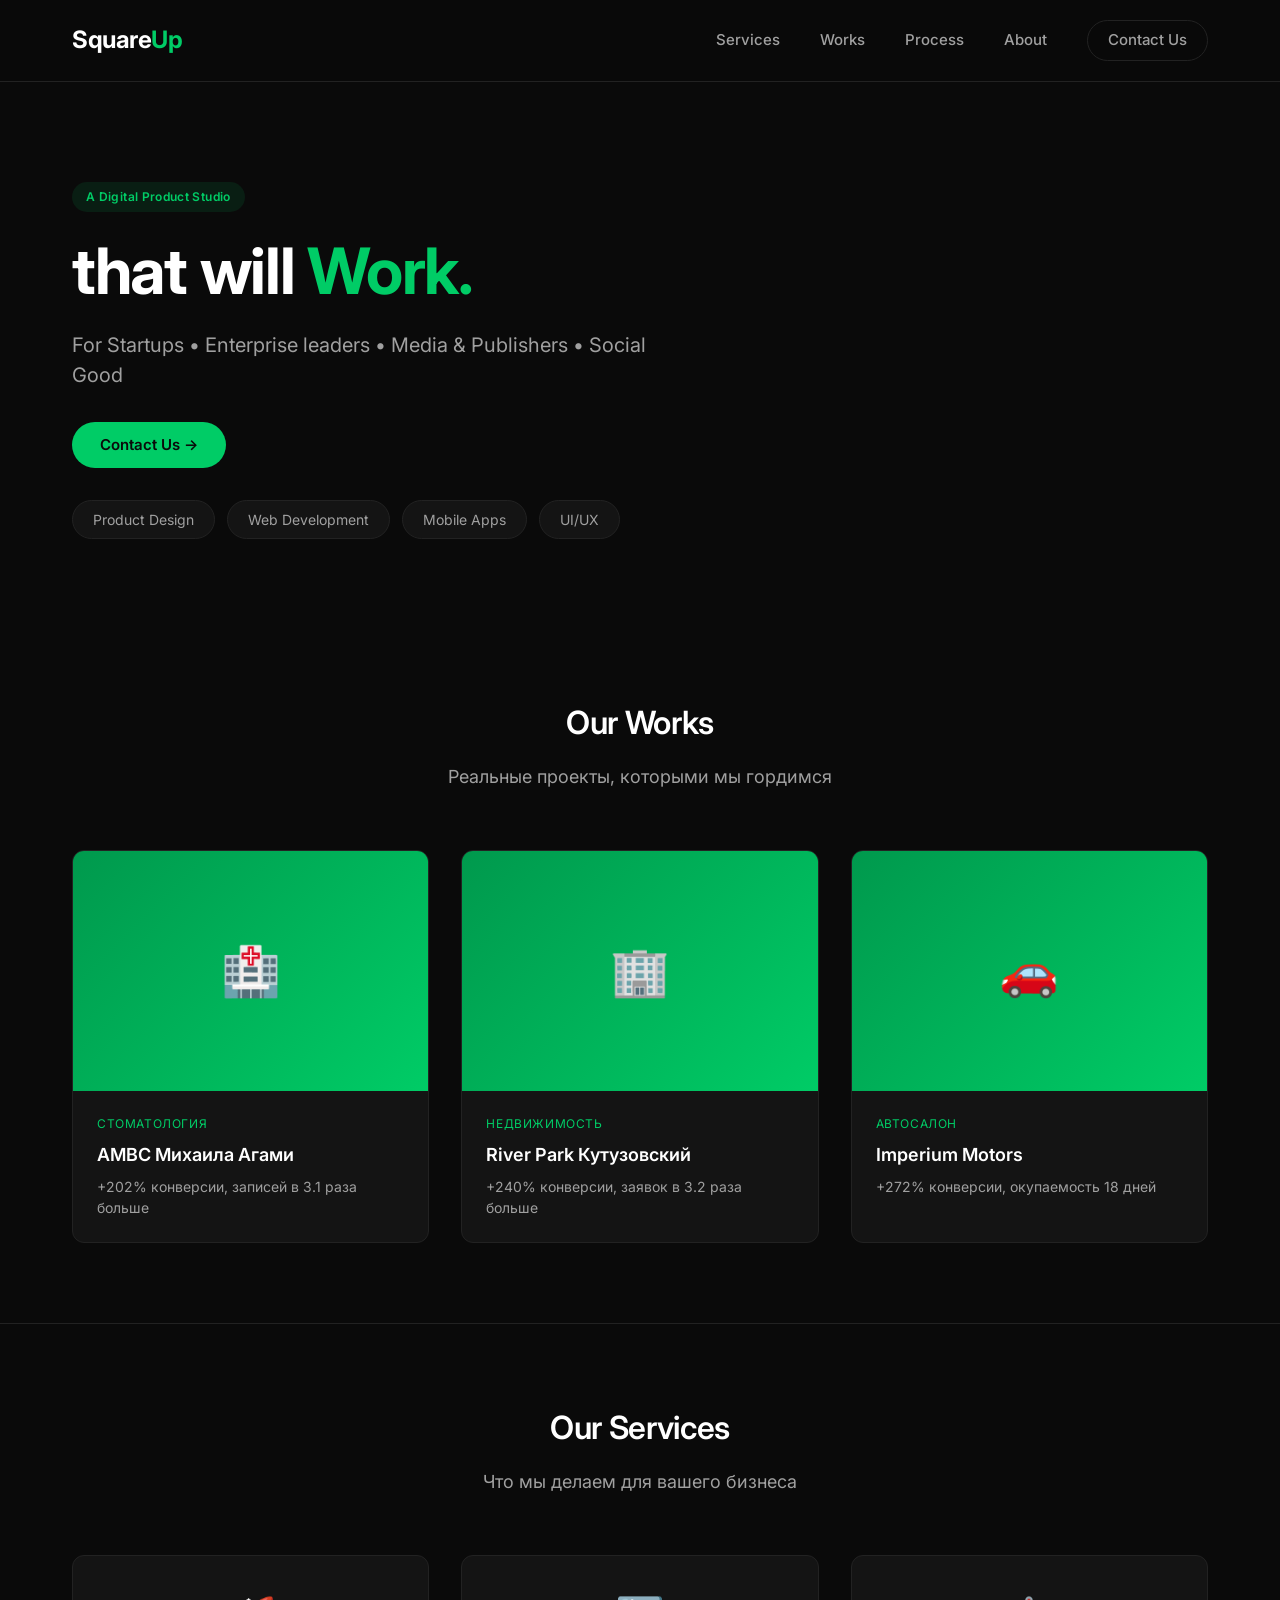
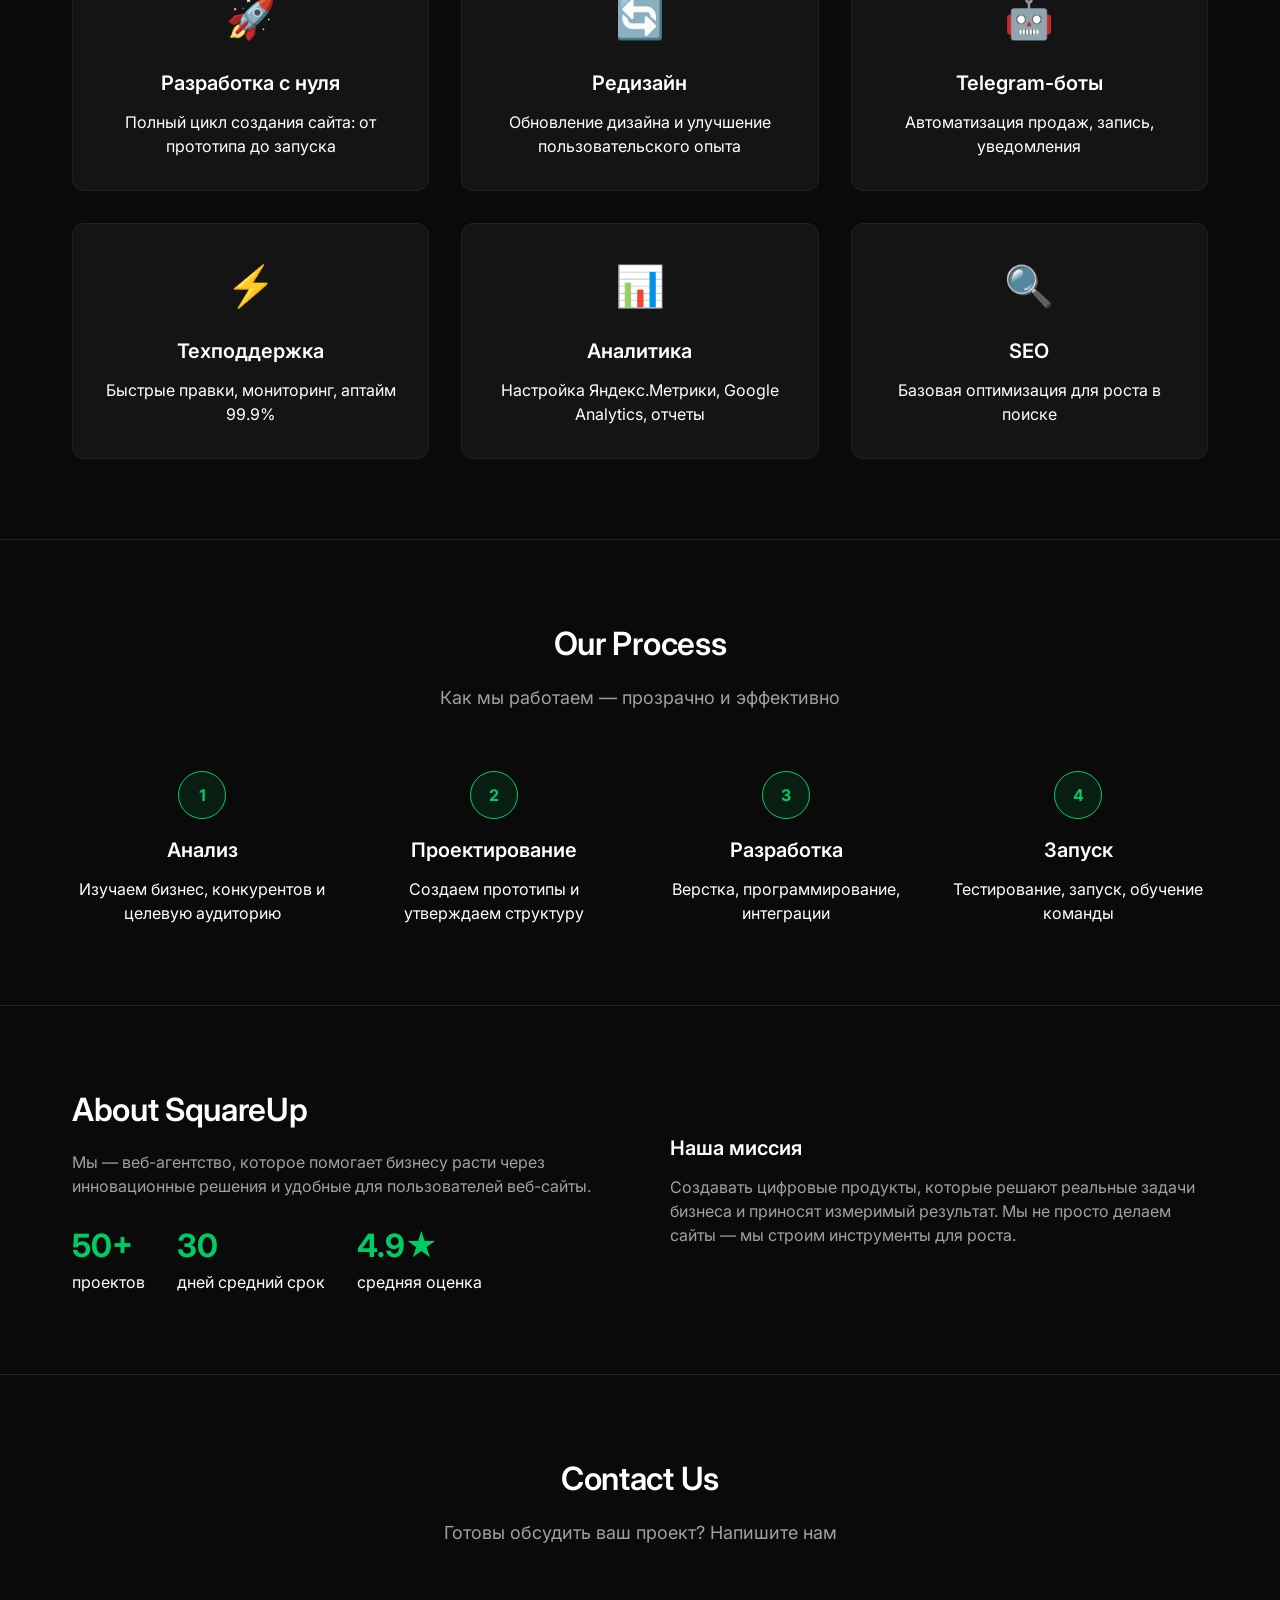
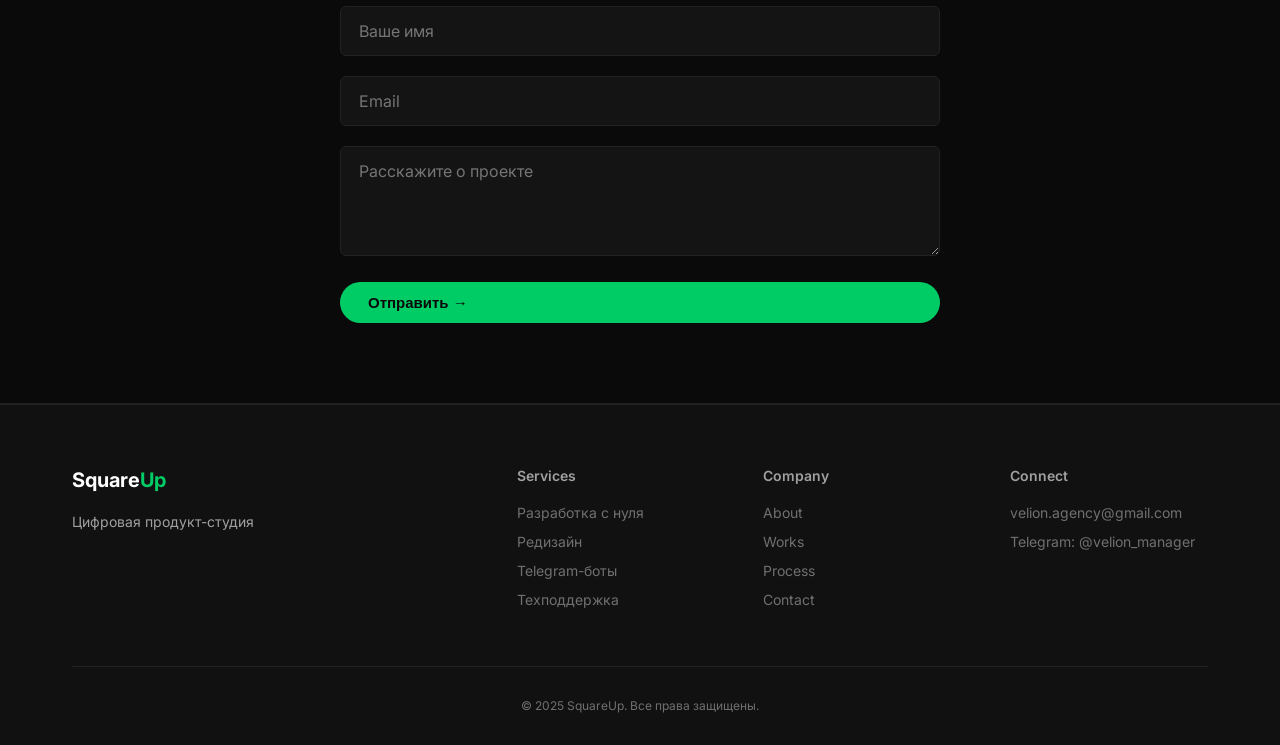
==== commit f75a31f4: "Add files via upload" ====
--- a/index.html
+++ b/index.html
@@ -3,7 +3,7 @@
 <head>
   <meta charset="UTF-8">
   <meta name="viewport" content="width=device-width, initial-scale=1.0">
-  <title>Velion Agency — разработка сайтов, редизайн, боты</title>
+  <title>SquareUp — цифровая продукт-студия</title>
   <link href="https://fonts.googleapis.com/css2?family=Inter:opsz,wght@14..32,300;14..32,400;14..32,500;14..32,600;14..32,700;14..32,800&display=swap" rel="stylesheet">
   <link rel="stylesheet" href="styles.css">
 </head>
@@ -11,14 +11,13 @@
   <header class="header">
     <div class="container">
       <nav class="nav">
-        <a href="index.html" class="logo">VELION<span>.</span></a>
+        <a href="index.html" class="logo">Square<span>Up</span></a>
         <div class="nav-links" id="navLinks">
-          <a href="services.html">Услуги</a>
-          <a href="cases.html">Кейсы</a>
-          <a href="prices.html">Цены</a>
-          <a href="team.html">Команда</a>
-          <a href="contacts.html">Контакты</a>
-          <a href="prices.html" class="btn btn-primary">Обсудить проект →</a>
+          <a href="#services">Services</a>
+          <a href="#works">Works</a>
+          <a href="#process">Process</a>
+          <a href="#about">About</a>
+          <a href="#contact" class="btn btn-outline" style="padding: 8px 20px;">Contact Us</a>
         </div>
         <button class="mobile-toggle" id="mobileToggle">☰</button>
       </nav>
@@ -26,155 +25,183 @@
   </header>
 
   <main>
+    <!-- Hero секция — точь-в-точь SquareUp -->
     <section class="hero">
       <div class="container">
-        <div class="hero-grid">
-          <h1>Сделаем ваш сайт <strong>инструментом продаж</strong></h1>
-          <p class="hero-subtitle">Разработка сайтов с нуля, редизайн, Telegram-боты и техподдержка. Доступные цены, высокое качество.</p>
-          <div style="display: flex; gap: 16px; flex-wrap: wrap;">
-            <a href="prices.html" class="btn btn-primary">Рассчитать проект →</a>
-            <a href="cases.html" class="btn btn-outline">Смотреть кейсы</a>
-          </div>
-          <div class="stats">
-            <div class="stat"><h3>50+</h3><p>проектов сдано</p></div>
-            <div class="stat"><h3>30</h3><p>дней — средний срок</p></div>
-            <div class="stat"><h3>4.9★</h3><p>средняя оценка</p></div>
-          </div>
-        </div>
-      </div>
-    </section>
-
-    <section class="section">
-      <div class="container">
-        <h2>Наши кейсы</h2>
-        <div class="cards-grid">
-          <div class="card">
-            <span class="case-meta">🏥 Стоматология</span>
-            <h3>AMBC Михаила Агами</h3>
-            <p>После обновления сайта конверсия выросла на 202%, записей в 3.1 раза больше</p>
-            <div class="result-value" style="margin-top: 16px;">+202%</div>
-            <a href="https://www.ambc.ru/" target="_blank" class="btn btn-outline" style="margin-top: 16px; width: 100%;">Посмотреть сайт →</a>
-          </div>
-          <div class="card">
-            <span class="case-meta">🏢 Недвижимость</span>
-            <h3>River Park Кутузовский</h3>
-            <p>Конверсия увеличилась на 240%, заявок в 3.2 раза больше</p>
-            <div class="result-value" style="margin-top: 16px;">+240%</div>
-            <a href="https://riverpark-kutuzovskiy.ru/" target="_blank" class="btn btn-outline" style="margin-top: 16px; width: 100%;">Посмотреть сайт →</a>
-          </div>
-          <div class="card">
-            <span class="case-meta">🚗 Автосалон</span>
-            <h3>Imperium Motors</h3>
-            <p>Конверсия выросла с 2.1% до 7.8% (+272%), окупаемость 18 дней</p>
-            <div class="result-value" style="margin-top: 16px;">+272%</div>
-            <a href="https://imperiummotors.ru/" target="_blank" class="btn btn-outline" style="margin-top: 16px; width: 100%;">Посмотреть сайт →</a>
-          </div>
-        </div>
-      </div>
-    </section>
-
-    <section class="section cta-section">
-      <div class="container">
-        <h2>Готовы к росту?</h2>
-        <p>Начните с бесплатной консультации — обсудим вашу задачу</p>
-        <a href="contacts.html" class="btn btn-primary btn-large">Связаться с нами →</a>
-      </div>
-    </section>
-  </main>
-<!DOCTYPE html>
-<html lang="ru">
-<head>
-  <meta charset="UTF-8">
-  <meta name="viewport" content="width=device-width, initial-scale=1.0">
-  <title>Velion Agency — разработка сайтов, редизайн, боты</title>
-  <link href="https://fonts.googleapis.com/css2?family=Inter:opsz,wght@14..32,300;14..32,400;14..32,500;14..32,600;14..32,700;14..32,800&display=swap" rel="stylesheet">
-  <link rel="stylesheet" href="styles.css">
-</head>
-<body>
-  <header class="header">
-    <div class="container">
-      <nav class="nav">
-        <a href="index.html" class="logo">VELION<span>.</span></a>
-        <div class="nav-links" id="navLinks">
-          <a href="services.html">Услуги</a>
-          <a href="cases.html">Кейсы</a>
-          <a href="prices.html">Цены</a>
-          <a href="team.html">Команда</a>
-          <a href="contacts.html">Контакты</a>
-          <a href="prices.html" class="btn btn-primary">Обсудить проект →</a>
-        </div>
-        <button class="mobile-toggle" id="mobileToggle">☰</button>
-      </nav>
-    </div>
-  </header>
-
-  <main>
-    <section class="hero">
-      <div class="container">
-        <div class="hero-grid">
-          <h1>Сделаем ваш сайт <strong>инструментом продаж</strong></h1>
-          <p class="hero-subtitle">Разработка сайтов с нуля, редизайн, Telegram-боты и техподдержка. Доступные цены, высокое качество.</p>
-          <div style="display: flex; gap: 16px; flex-wrap: wrap;">
-            <a href="prices.html" class="btn btn-primary">Рассчитать проект →</a>
-            <a href="cases.html" class="btn btn-outline">Смотреть кейсы</a>
-          </div>
-          <div class="stats">
-            <div class="stat"><h3>50+</h3><p>проектов сдано</p></div>
-            <div class="stat"><h3>30</h3><p>дней — средний срок</p></div>
-            <div class="stat"><h3>4.9★</h3><p>средняя оценка</p></div>
-          </div>
-        </div>
-      </div>
-    </section>
-
-    <section class="section">
-      <div class="container">
-        <h2>Наши кейсы</h2>
-        <div class="cards-grid">
-          <div class="card">
-            <span class="case-meta">🏥 Стоматология</span>
-            <h3>AMBC Михаила Агами</h3>
-            <p>После обновления сайта конверсия выросла на 202%, записей в 3.1 раза больше</p>
-            <div class="result-value" style="margin-top: 16px;">+202%</div>
-            <a href="https://www.ambc.ru/" target="_blank" class="btn btn-outline" style="margin-top: 16px; width: 100%;">Посмотреть сайт →</a>
-          </div>
-          <div class="card">
-            <span class="case-meta">🏢 Недвижимость</span>
-            <h3>River Park Кутузовский</h3>
-            <p>Конверсия увеличилась на 240%, заявок в 3.2 раза больше</p>
-            <div class="result-value" style="margin-top: 16px;">+240%</div>
-            <a href="https://riverpark-kutuzovskiy.ru/" target="_blank" class="btn btn-outline" style="margin-top: 16px; width: 100%;">Посмотреть сайт →</a>
-          </div>
-          <div class="card">
-            <span class="case-meta">🚗 Автосалон</span>
-            <h3>Imperium Motors</h3>
-            <p>Конверсия выросла с 2.1% до 7.8% (+272%), окупаемость 18 дней</p>
-            <div class="result-value" style="margin-top: 16px;">+272%</div>
-            <a href="https://imperiummotors.ru/" target="_blank" class="btn btn-outline" style="margin-top: 16px; width: 100%;">Посмотреть сайт →</a>
-          </div>
-        </div>
-      </div>
-    </section>
-
-    <!-- БЛОК "СОЗДАВАЙТЕ УСПЕХ" — ТОЧЬ-В-ТОЧЬ КАК НА СКРИНШОТЕ -->
-    <section class="section success-section">
-      <div class="container">
-        <div class="success-grid">
-          <h2 class="success-title">СОЗДАВАЙТЕ <span class="success-highlight">УСПЕХ</span></h2>
-          <p class="success-description">
-            Мы — веб-агентство, которое помогает бизнесу расти через инновационные решения 
-            и удобные для пользователей веб-сайты. Присоединяйтесь к нам!
-          </p>
-          <a href="contacts.html" class="btn btn-primary success-btn">Начать проект →</a>
-        </div>
-      </div>
-    </section>
-
-    <section class="section cta-section">
-      <div class="container">
-        <h2>Готовы к росту?</h2>
-        <p>Начните с бесплатной консультации — обсудим вашу задачу</p>
-        <a href="contacts.html" class="btn btn-primary btn-large">Связаться с нами →</a>
+        <div class="hero-badge">A Digital Product Studio</div>
+        <h1>that will <span class="accent">Work.</span></h1>
+        <p class="hero-subtitle">For Startups • Enterprise leaders • Media & Publishers • Social Good</p>
+        <a href="#contact" class="btn btn-primary">Contact Us →</a>
+        <div class="hero-tags">
+          <span class="hero-tag">Product Design</span>
+          <span class="hero-tag">Web Development</span>
+          <span class="hero-tag">Mobile Apps</span>
+          <span class="hero-tag">UI/UX</span>
+        </div>
+      </div>
+    </section>
+
+    <!-- Our Works — портфолио -->
+    <section id="works" class="section">
+      <div class="container">
+        <div class="section-header">
+          <h2>Our <span class="accent">Works</span></h2>
+          <p>Реальные проекты, которыми мы гордимся</p>
+        </div>
+        <div class="works-grid">
+          <div class="work-card">
+            <div class="work-image">🏥</div>
+            <div class="work-info">
+              <div class="work-category">Стоматология</div>
+              <h3 class="work-title">AMBC Михаила Агами</h3>
+              <p class="work-description">+202% конверсии, записей в 3.1 раза больше</p>
+            </div>
+          </div>
+          <div class="work-card">
+            <div class="work-image">🏢</div>
+            <div class="work-info">
+              <div class="work-category">Недвижимость</div>
+              <h3 class="work-title">River Park Кутузовский</h3>
+              <p class="work-description">+240% конверсии, заявок в 3.2 раза больше</p>
+            </div>
+          </div>
+          <div class="work-card">
+            <div class="work-image">🚗</div>
+            <div class="work-info">
+              <div class="work-category">Автосалон</div>
+              <h3 class="work-title">Imperium Motors</h3>
+              <p class="work-description">+272% конверсии, окупаемость 18 дней</p>
+            </div>
+          </div>
+        </div>
+      </div>
+    </section>
+
+    <!-- Services -->
+    <section id="services" class="section">
+      <div class="container">
+        <div class="section-header">
+          <h2>Our <span class="accent">Services</span></h2>
+          <p>Что мы делаем для вашего бизнеса</p>
+        </div>
+        <div class="services-grid">
+          <div class="service-card">
+            <div class="service-icon">🚀</div>
+            <h3>Разработка с нуля</h3>
+            <p>Полный цикл создания сайта: от прототипа до запуска</p>
+          </div>
+          <div class="service-card">
+            <div class="service-icon">🔄</div>
+            <h3>Редизайн</h3>
+            <p>Обновление дизайна и улучшение пользовательского опыта</p>
+          </div>
+          <div class="service-card">
+            <div class="service-icon">🤖</div>
+            <h3>Telegram-боты</h3>
+            <p>Автоматизация продаж, запись, уведомления</p>
+          </div>
+          <div class="service-card">
+            <div class="service-icon">⚡</div>
+            <h3>Техподдержка</h3>
+            <p>Быстрые правки, мониторинг, аптайм 99.9%</p>
+          </div>
+          <div class="service-card">
+            <div class="service-icon">📊</div>
+            <h3>Аналитика</h3>
+            <p>Настройка Яндекс.Метрики, Google Analytics, отчеты</p>
+          </div>
+          <div class="service-card">
+            <div class="service-icon">🔍</div>
+            <h3>SEO</h3>
+            <p>Базовая оптимизация для роста в поиске</p>
+          </div>
+        </div>
+      </div>
+    </section>
+
+    <!-- Process -->
+    <section id="process" class="section">
+      <div class="container">
+        <div class="section-header">
+          <h2>Our <span class="accent">Process</span></h2>
+          <p>Как мы работаем — прозрачно и эффективно</p>
+        </div>
+        <div class="process-grid">
+          <div class="process-step">
+            <div class="process-number">1</div>
+            <h3>Анализ</h3>
+            <p>Изучаем бизнес, конкурентов и целевую аудиторию</p>
+          </div>
+          <div class="process-step">
+            <div class="process-number">2</div>
+            <h3>Проектирование</h3>
+            <p>Создаем прототипы и утверждаем структуру</p>
+          </div>
+          <div class="process-step">
+            <div class="process-number">3</div>
+            <h3>Разработка</h3>
+            <p>Верстка, программирование, интеграции</p>
+          </div>
+          <div class="process-step">
+            <div class="process-number">4</div>
+            <h3>Запуск</h3>
+            <p>Тестирование, запуск, обучение команды</p>
+          </div>
+        </div>
+      </div>
+    </section>
+
+    <!-- About -->
+    <section id="about" class="section">
+      <div class="container">
+        <div class="about-grid">
+          <div>
+            <h2>About <span class="accent">SquareUp</span></h2>
+            <p style="color: var(--text-secondary); margin-bottom: 24px;">Мы — веб-агентство, которое помогает бизнесу расти через инновационные решения и удобные для пользователей веб-сайты.</p>
+            <div class="about-stats">
+              <div class="about-stat">
+                <h4>50+</h4>
+                <p>проектов</p>
+              </div>
+              <div class="about-stat">
+                <h4>30</h4>
+                <p>дней средний срок</p>
+              </div>
+              <div class="about-stat">
+                <h4>4.9★</h4>
+                <p>средняя оценка</p>
+              </div>
+            </div>
+          </div>
+          <div>
+            <h3>Наша миссия</h3>
+            <p style="color: var(--text-secondary);">Создавать цифровые продукты, которые решают реальные задачи бизнеса и приносят измеримый результат. Мы не просто делаем сайты — мы строим инструменты для роста.</p>
+          </div>
+        </div>
+      </div>
+    </section>
+
+    <!-- Contact Us -->
+    <section id="contact" class="section">
+      <div class="container">
+        <div class="section-header">
+          <h2>Contact <span class="accent">Us</span></h2>
+          <p>Готовы обсудить ваш проект? Напишите нам</p>
+        </div>
+        <div class="contact-form">
+          <form id="contactForm">
+            <div class="form-group">
+              <input type="text" placeholder="Ваше имя" required>
+            </div>
+            <div class="form-group">
+              <input type="email" placeholder="Email" required>
+            </div>
+            <div class="form-group">
+              <textarea rows="4" placeholder="Расскажите о проекте" required></textarea>
+            </div>
+            <button type="submit" class="btn btn-primary" style="width: 100%;">Отправить →</button>
+          </form>
+        </div>
       </div>
     </section>
   </main>
@@ -182,14 +209,34 @@
   <footer class="footer">
     <div class="container">
       <div class="footer-grid">
-        <div><h4>Velion Agency</h4><p>Разработка сайтов, редизайн, боты и поддержка</p></div>
-        <div><h4>Контакты</h4><a href="mailto:velion.agency@gmail.com">velion.agency@gmail.com</a><a href="https://t.me/velion_manager">Telegram: @velion_manager</a></div>
-        <div><h4>Документы</h4><a href="privacy.html">Политика конфиденциальности</a><a href="consent.html">Согласие на обработку ПД</a><a href="offer.html">Договор оферты</a><a href="terms.html">Пользовательское соглашение</a></div>
-        <div><h4>Партнёры</h4><span>Timeweb</span><span>Reg.ru</span><span>Yandex Cloud</span></div>
-      </div>
-      <div class="copyright">© 2025 Velion Agency. Все права защищены.</div>
+        <div>
+          <div class="footer-logo">Square<span>Up</span></div>
+          <p>Цифровая продукт-студия</p>
+        </div>
+        <div>
+          <h4>Services</h4>
+          <a href="#">Разработка с нуля</a>
+          <a href="#">Редизайн</a>
+          <a href="#">Telegram-боты</a>
+          <a href="#">Техподдержка</a>
+        </div>
+        <div>
+          <h4>Company</h4>
+          <a href="#">About</a>
+          <a href="#">Works</a>
+          <a href="#">Process</a>
+          <a href="#">Contact</a>
+        </div>
+        <div>
+          <h4>Connect</h4>
+          <a href="mailto:velion.agency@gmail.com">velion.agency@gmail.com</a>
+          <a href="https://t.me/velion_manager" target="_blank">Telegram: @velion_manager</a>
+        </div>
+      </div>
+      <div class="copyright">© 2025 SquareUp. Все права защищены.</div>
     </div>
   </footer>
+
   <script src="script.js"></script>
 </body>
-</html>
+</html>
--- a/styles.css
+++ b/styles.css
@@ -5,38 +5,29 @@
 }
 
 :root {
-  --bg: #121212;
-  --bg-secondary: #1a1a1a;
-  --surface: #1e1e1e;
-  --surface-hover: #252525;
-  --surface-elevated: #262626;
-  --border: #2c2c2c;
-  --border-light: #333333;
-  --text-primary: #ececec;
-  --text-secondary: #a8a8a8;
-  --text-muted: #787878;
+  --bg: #0a0a0a;
+  --bg-secondary: #111111;
+  --surface: #141414;
+  --surface-hover: #1c1c1c;
+  --border: #222222;
+  --border-light: #2a2a2a;
+  --text-primary: #ffffff;
+  --text-secondary: #a0a0a0;
+  --text-muted: #707070;
   --accent: #00cc66;
-  --accent-dark: #00b35a;
-  --accent-light: rgba(0, 204, 102, 0.12);
-  --accent-glow: rgba(0, 204, 102, 0.2);
-  --shadow-sm: 0 1px 2px rgba(0, 0, 0, 0.3);
-  --shadow-md: 0 4px 12px rgba(0, 0, 0, 0.4);
-  --shadow-lg: 0 12px 32px rgba(0, 0, 0, 0.5);
-  --shadow-xl: 0 24px 48px rgba(0, 0, 0, 0.6);
-  --radius-sm: 8px;
-  --radius: 16px;
-  --radius-lg: 24px;
-  --transition: all 0.2s cubic-bezier(0.2, 0, 0, 1);
+  --accent-dark: #00994d;
+  --accent-light: rgba(0, 204, 102, 0.1);
+  --radius: 12px;
+  --radius-sm: 6px;
+  --transition: all 0.2s ease;
 }
 
 body {
   background: var(--bg);
   color: var(--text-primary);
-  font-family: 'Inter', -apple-system, BlinkMacSystemFont, 'Segoe UI', Roboto, Helvetica, sans-serif;
+  font-family: 'Inter', -apple-system, BlinkMacSystemFont, 'Segoe UI', Roboto, sans-serif;
   line-height: 1.5;
-  font-weight: 400;
   -webkit-font-smoothing: antialiased;
-  -moz-osx-font-smoothing: grayscale;
 }
 
 .container {
@@ -45,35 +36,30 @@
   padding: 0 32px;
 }
 
-/* типографика */
+/* типографика — как в SquareUp */
 h1 {
-  font-size: 3.5rem;
+  font-size: 4rem;
   font-weight: 700;
-  line-height: 1.2;
+  line-height: 1.1;
   letter-spacing: -0.02em;
-  margin-bottom: 1.25rem;
-  color: var(--text-primary);
-}
-
-h1 strong {
-  color: var(--accent);
-  font-weight: 700;
+  margin-bottom: 1.5rem;
+}
+
+h1 .accent {
+  color: var(--accent);
 }
 
 h2 {
   font-size: 2rem;
   font-weight: 600;
   letter-spacing: -0.01em;
-  margin-bottom: 2rem;
-  color: var(--text-primary);
+  margin-bottom: 1rem;
 }
 
 h3 {
   font-size: 1.25rem;
   font-weight: 600;
-  letter-spacing: -0.01em;
-  margin-bottom: 0.5rem;
-  color: var(--text-primary);
+  margin-bottom: 0.75rem;
 }
 
 .section {
@@ -81,15 +67,117 @@
   border-bottom: 1px solid var(--border);
 }
 
-.section:last-child {
-  border-bottom: none;
+.section-header {
+  text-align: center;
+  max-width: 700px;
+  margin: 0 auto 60px;
+}
+
+.section-header p {
+  color: var(--text-secondary);
+  font-size: 1.125rem;
+}
+
+/* навигация — как в SquareUp */
+.header {
+  position: sticky;
+  top: 0;
+  background: rgba(10, 10, 10, 0.95);
+  backdrop-filter: blur(12px);
+  border-bottom: 1px solid var(--border);
+  z-index: 100;
+  padding: 20px 0;
+}
+
+.nav {
+  display: flex;
+  justify-content: space-between;
+  align-items: center;
+}
+
+.logo {
+  font-size: 1.5rem;
+  font-weight: 700;
+  text-decoration: none;
+  color: var(--text-primary);
+  letter-spacing: -0.02em;
+}
+
+.logo span {
+  color: var(--accent);
+}
+
+.nav-links {
+  display: flex;
+  gap: 40px;
+  align-items: center;
+}
+
+.nav-links a {
+  text-decoration: none;
+  color: var(--text-secondary);
+  font-size: 0.9375rem;
+  font-weight: 500;
+  transition: var(--transition);
+}
+
+.nav-links a:hover {
+  color: var(--accent);
+}
+
+.mobile-toggle {
+  display: none;
+  background: none;
+  border: none;
+  font-size: 1.5rem;
+  cursor: pointer;
+  color: var(--text-primary);
+}
+
+/* hero — точь-в-точь SquareUp */
+.hero {
+  padding: 100px 0 80px;
+}
+
+.hero-badge {
+  display: inline-block;
+  background: var(--accent-light);
+  color: var(--accent);
+  font-size: 0.75rem;
+  font-weight: 600;
+  padding: 6px 14px;
+  border-radius: 40px;
+  margin-bottom: 24px;
+  letter-spacing: 0.03em;
+}
+
+.hero-subtitle {
+  font-size: 1.25rem;
+  color: var(--text-secondary);
+  max-width: 600px;
+  margin-bottom: 32px;
+}
+
+.hero-tags {
+  display: flex;
+  flex-wrap: wrap;
+  gap: 12px;
+  margin-top: 32px;
+}
+
+.hero-tag {
+  background: var(--surface);
+  border: 1px solid var(--border);
+  padding: 8px 20px;
+  border-radius: 40px;
+  font-size: 0.875rem;
+  color: var(--text-secondary);
 }
 
 /* кнопки */
 .btn {
   display: inline-flex;
   align-items: center;
-  justify-content: center;
   gap: 8px;
   padding: 12px 28px;
   font-weight: 500;
@@ -99,18 +187,17 @@
   transition: var(--transition);
   cursor: pointer;
   border: none;
-  line-height: 1;
 }
 
 .btn-primary {
   background: var(--accent);
-  color: #121212;
+  color: #0a0a0a;
   font-weight: 600;
 }
 
 .btn-primary:hover {
   background: var(--accent-dark);
-  transform: translateY(-1px);
+  transform: translateY(-2px);
 }
 
 .btn-outline {
@@ -125,363 +212,198 @@
   color: var(--accent);
 }
 
-/* навигация */
-.header {
-  position: sticky;
-  top: 0;
-  background: rgba(18, 18, 18, 0.96);
-  backdrop-filter: blur(12px);
-  border-bottom: 1px solid var(--border);
-  z-index: 100;
-  padding: 16px 0;
-}
-
-.nav {
-  display: flex;
-  justify-content: space-between;
-  align-items: center;
-}
-
-.logo {
-  font-size: 1.5rem;
-  font-weight: 700;
-  text-decoration: none;
-  color: var(--text-primary);
-  letter-spacing: -0.02em;
-}
-
-.logo span {
-  color: var(--accent);
-}
-
-.nav-links {
-  display: flex;
+/* сетка работ — как в SquareUp */
+.works-grid {
+  display: grid;
+  grid-template-columns: repeat(3, 1fr);
   gap: 32px;
-  align-items: center;
-}
-
-.nav-links a {
-  text-decoration: none;
-  color: var(--text-secondary);
-  font-size: 0.9375rem;
-  font-weight: 500;
-  transition: var(--transition);
-}
-
-.nav-links a:hover {
-  color: var(--accent);
-}
-
-.mobile-toggle {
-  display: none;
-  background: none;
-  border: none;
-  font-size: 1.5rem;
-  cursor: pointer;
-  color: var(--text-primary);
-}
-
-/* hero */
-.hero {
-  padding: 96px 0 80px;
-  background: linear-gradient(135deg, #121212 0%, #0f0f0f 100%);
-}
-
-.hero-grid {
-  max-width: 720px;
-}
-
-.hero-subtitle {
-  font-size: 1.125rem;
-  color: var(--text-secondary);
-  line-height: 1.5;
-  margin-top: 0.5rem;
-}
-
-/* статистика */
-.stats {
-  display: flex;
-  gap: 48px;
-  margin-top: 48px;
-  flex-wrap: wrap;
-}
-
-.stat {
-  text-align: left;
-}
-
-.stat h3 {
-  font-size: 2rem;
-  font-weight: 700;
-  color: var(--text-primary);
-  margin-bottom: 0.25rem;
-}
-
-.stat p {
-  color: var(--text-secondary);
-  font-size: 0.875rem;
-}
-
-/* карточки */
-.cards-grid {
-  display: grid;
-  grid-template-columns: repeat(auto-fill, minmax(340px, 1fr));
-  gap: 32px;
-}
-
-.card {
+}
+
+.work-card {
   background: var(--surface);
   border: 1px solid var(--border);
   border-radius: var(--radius);
-  padding: 28px;
+  overflow: hidden;
   transition: var(--transition);
 }
 
-.card:hover {
+.work-card:hover {
   transform: translateY(-4px);
   border-color: var(--accent);
-  box-shadow: var(--shadow-lg);
-}
-
-.card-badge {
-  display: inline-block;
-  background: var(--accent-light);
-  color: var(--accent);
+}
+
+.work-image {
+  height: 240px;
+  background: linear-gradient(135deg, var(--accent-dark), var(--accent));
+  display: flex;
+  align-items: center;
+  justify-content: center;
+  font-size: 3rem;
+}
+
+.work-info {
+  padding: 24px;
+}
+
+.work-category {
   font-size: 0.75rem;
-  font-weight: 600;
-  padding: 4px 12px;
-  border-radius: 20px;
-  margin-bottom: 16px;
-}
-
-.case-meta {
-  font-size: 0.75rem;
-  font-weight: 600;
+  color: var(--accent);
   text-transform: uppercase;
-  letter-spacing: 0.03em;
-  color: var(--accent);
-  margin-bottom: 12px;
-  display: block;
-}
-
-.price {
-  font-size: 1.5rem;
-  font-weight: 700;
-  color: var(--accent);
-  margin: 16px 0 8px;
-}
-
-.term {
+  letter-spacing: 0.05em;
+  margin-bottom: 8px;
+}
+
+.work-title {
+  font-size: 1.125rem;
+  font-weight: 600;
+  margin-bottom: 8px;
+}
+
+.work-description {
   font-size: 0.875rem;
   color: var(--text-secondary);
 }
 
-.result-badge {
-  background: var(--bg-secondary);
-  padding: 16px;
-  border-radius: var(--radius-sm);
-  margin-top: 20px;
-  display: flex;
-  justify-content: space-between;
-  flex-wrap: wrap;
-  gap: 12px;
-}
-
-.result-value {
-  font-weight: 700;
-  font-size: 1.125rem;
-  color: var(--accent);
-}
-
-/* калькулятор */
-.calculator {
+/* услуги */
+.services-grid {
+  display: grid;
+  grid-template-columns: repeat(3, 1fr);
+  gap: 32px;
+}
+
+.service-card {
   background: var(--surface);
-  border-radius: var(--radius-lg);
-  padding: 40px;
-  margin-top: 40px;
   border: 1px solid var(--border);
-}
-
-.calc-field {
-  margin-bottom: 28px;
-}
-
-.calc-field label {
-  display: block;
-  margin-bottom: 8px;
-  font-weight: 500;
-  font-size: 0.875rem;
-  color: var(--text-secondary);
-}
-
-select, input[type="number"], input[type="text"], textarea {
-  width: 100%;
-  padding: 14px 16px;
-  background: var(--bg-secondary);
-  border: 1px solid var(--border);
-  border-radius: var(--radius-sm);
-  font-size: 1rem;
-  font-family: inherit;
-  color: var(--text-primary);
+  border-radius: var(--radius);
+  padding: 32px;
+  text-align: center;
   transition: var(--transition);
 }
 
-select:focus, input:focus, textarea:focus {
-  outline: none;
-  border-color: var(--accent);
-  box-shadow: 0 0 0 3px var(--accent-light);
-}
-
-.checkbox-group {
-  display: flex;
-  gap: 24px;
-  flex-wrap: wrap;
-}
-
-.checkbox-group label {
-  display: flex;
-  align-items: center;
-  gap: 8px;
-  font-weight: normal;
-  font-size: 0.875rem;
-  cursor: pointer;
-  color: var(--text-secondary);
-}
-
-.price-result {
-  background: var(--bg-secondary);
-  padding: 28px;
-  border-radius: var(--radius);
-  text-align: center;
-  margin: 28px 0;
-  border: 1px solid var(--border);
-}
-
-.price-result .total {
-  font-size: 2.5rem;
-  font-weight: 700;
-  color: var(--accent);
-}
-
-/* команда */
-.team-grid {
-  display: grid;
-  grid-template-columns: repeat(auto-fill, minmax(260px, 1fr));
-  gap: 40px;
-}
-
-.team-card {
-  text-align: center;
-}
-
-.team-card img {
-  width: 112px;
-  height: 112px;
-  border-radius: 50%;
-  object-fit: cover;
-  margin-bottom: 20px;
-  border: 2px solid var(--accent);
-}
-
-.team-card h3 {
-  font-size: 1.125rem;
-  margin-bottom: 4px;
-}
-
-.team-card p:first-of-type {
-  color: var(--accent);
-  font-weight: 500;
-  font-size: 0.875rem;
-  margin-bottom: 8px;
-}
-
-.team-card p:last-of-type {
-  color: var(--text-secondary);
-  font-size: 0.875rem;
-}
-
-/* кейсы */
-.cases-grid {
-  display: grid;
-  grid-template-columns: repeat(auto-fill, minmax(350px, 1fr));
-  gap: 48px;
-}
-
-.case-card {
-  background: var(--surface);
-  border-radius: var(--radius);
-  padding: 28px;
-  border: 1px solid var(--border);
-  transition: var(--transition);
-}
-
-.case-card:hover {
+.service-card:hover {
   transform: translateY(-4px);
   border-color: var(--accent);
-  box-shadow: var(--shadow-lg);
-}
-
-.case-icon {
+}
+
+.service-icon {
+  font-size: 2.5rem;
+  margin-bottom: 20px;
+}
+
+/* процесс */
+.process-grid {
+  display: grid;
+  grid-template-columns: repeat(4, 1fr);
+  gap: 32px;
+  text-align: center;
+}
+
+.process-step {
+  position: relative;
+}
+
+.process-number {
   width: 48px;
   height: 48px;
   background: var(--accent-light);
-  border-radius: 24px;
+  border: 1px solid var(--accent);
+  border-radius: 50%;
   display: flex;
   align-items: center;
   justify-content: center;
-  font-size: 1.5rem;
-  margin-bottom: 24px;
-}
-
-/* контакты */
-.contacts-grid {
+  margin: 0 auto 16px;
+  font-weight: 700;
+  color: var(--accent);
+}
+
+/* о нас */
+.about-grid {
   display: grid;
-  grid-template-columns: repeat(auto-fit, minmax(320px, 1fr));
-  gap: 64px;
-}
-
-.contact-info p {
-  margin-bottom: 16px;
-  color: var(--text-secondary);
-}
-
-.contact-info a {
-  color: var(--accent);
-  text-decoration: none;
-}
-
-.contact-info a:hover {
-  text-decoration: underline;
+  grid-template-columns: 1fr 1fr;
+  gap: 60px;
+  align-items: center;
+}
+
+.about-stats {
+  display: flex;
+  gap: 32px;
+}
+
+.about-stat h4 {
+  font-size: 2rem;
+  color: var(--accent);
+}
+
+/* форма */
+.contact-form {
+  max-width: 600px;
+  margin: 0 auto;
+}
+
+.form-group {
+  margin-bottom: 20px;
+}
+
+.form-group input,
+.form-group textarea {
+  width: 100%;
+  padding: 14px 18px;
+  background: var(--surface);
+  border: 1px solid var(--border);
+  border-radius: var(--radius-sm);
+  color: var(--text-primary);
+  font-size: 1rem;
+  font-family: inherit;
+}
+
+.form-group input:focus,
+.form-group textarea:focus {
+  outline: none;
+  border-color: var(--accent);
 }
 
 /* футер */
 .footer {
   background: var(--bg-secondary);
+  padding: 60px 0 30px;
   border-top: 1px solid var(--border);
-  padding: 64px 0 40px;
 }
 
 .footer-grid {
   display: grid;
-  grid-template-columns: repeat(auto-fit, minmax(220px, 1fr));
+  grid-template-columns: 2fr 1fr 1fr 1fr;
   gap: 48px;
   margin-bottom: 48px;
 }
 
+.footer-logo {
+  font-size: 1.25rem;
+  font-weight: 700;
+  margin-bottom: 16px;
+}
+
+.footer-logo span {
+  color: var(--accent);
+}
+
+.footer p {
+  color: var(--text-secondary);
+  font-size: 0.875rem;
+}
+
 .footer h4 {
   font-size: 0.875rem;
   font-weight: 600;
   margin-bottom: 16px;
   color: var(--text-secondary);
-  letter-spacing: 0.03em;
-}
-
-.footer a, .footer span {
+}
+
+.footer a {
   display: block;
-  margin-bottom: 8px;
-  font-size: 0.875rem;
   color: var(--text-muted);
   text-decoration: none;
+  font-size: 0.875rem;
+  margin-bottom: 8px;
   transition: var(--transition);
 }
 
@@ -491,36 +413,10 @@
 
 .copyright {
   text-align: center;
-  padding-top: 32px;
+  padding-top: 30px;
   border-top: 1px solid var(--border);
   color: var(--text-muted);
-  font-size: 0.8125rem;
-}
-
-/* cta секция */
-.cta-section {
-  text-align: center;
-  background: var(--bg-secondary);
-  border-radius: var(--radius-lg);
-  padding: 64px 48px;
-  margin: 40px 0;
-}
-
-.cta-section p {
-  color: var(--text-secondary);
-  margin-bottom: 24px;
-}
-
-/* анимации */
-.fade-up {
-  opacity: 0;
-  transform: translateY(24px);
-  transition: opacity 0.6s ease, transform 0.6s ease;
-}
-
-.fade-up.visible {
-  opacity: 1;
-  transform: translateY(0);
+  font-size: 0.75rem;
 }
 
 /* мобилка */
@@ -533,7 +429,7 @@
     display: none;
     flex-direction: column;
     position: absolute;
-    top: 68px;
+    top: 70px;
     left: 0;
     right: 0;
     background: var(--bg-secondary);
@@ -551,129 +447,48 @@
   }
   
   h1 {
-    font-size: 2.25rem;
+    font-size: 2.5rem;
   }
   
   h2 {
-    font-size: 1.5rem;
+    font-size: 1.75rem;
+  }
+  
+  .works-grid,
+  .services-grid,
+  .process-grid,
+  .about-grid,
+  .footer-grid {
+    grid-template-columns: 1fr;
+    gap: 24px;
+  }
+  
+  .process-grid {
+    gap: 32px;
   }
   
   .section {
-    padding: 48px 0;
+    padding: 50px 0;
   }
   
   .hero {
-    padding: 64px 0 48px;
-  }
-  
-  .stats {
-    gap: 24px;
-  }
-  
-  .calculator {
-    padding: 24px;
-  }
-  
-  .cards-grid, .team-grid, .cases-grid {
-    grid-template-columns: 1fr;
-  }
-  
-  .cta-section {
-    padding: 40px 24px;
-  }
-}
-
-/* скролл */
-::-webkit-scrollbar {
-  width: 8px;
-}
-
-::-webkit-scrollbar-track {
-  background: var(--border);
-}
-
-::-webkit-scrollbar-thumb {
-  background: var(--accent);
-  border-radius: 4px;
-}
-
-::-webkit-scrollbar-thumb:hover {
-  background: var(--accent-dark);
-}
-
-/* выделение */
+    padding: 60px 0 40px;
+  }
+}
+
+/* анимации */
+.fade-up {
+  opacity: 0;
+  transform: translateY(30px);
+  transition: opacity 0.6s ease, transform 0.6s ease;
+}
+
+.fade-up.visible {
+  opacity: 1;
+  transform: translateY(0);
+}
+
 ::selection {
   background: var(--accent-light);
   color: var(--accent);
-}
-/* Блок "СОЗДАВАЙТЕ УСПЕХ" — премиум, как на скриншоте */
-.success-section {
-  background: linear-gradient(135deg, #0f0f0f 0%, #1a1a1a 100%);
-  border-radius: var(--radius-lg);
-  margin: 60px 0;
-  padding: 80px 0;
-  border: 1px solid var(--border);
-}
-
-.success-grid {
-  max-width: 800px;
-  margin: 0 auto;
-  text-align: center;
-}
-
-.success-title {
-  font-size: 4rem;
-  font-weight: 800;
-  letter-spacing: -0.02em;
-  margin-bottom: 1.5rem;
-  color: var(--text-primary);
-}
-
-.success-highlight {
-  color: var(--accent);
-  position: relative;
-  display: inline-block;
-}
-
-.success-highlight::after {
-  content: '';
-  position: absolute;
-  bottom: 8px;
-  left: 0;
-  right: 0;
-  height: 12px;
-  background: var(--accent-light);
-  border-radius: 20px;
-  z-index: -1;
-}
-
-.success-description {
-  font-size: 1.125rem;
-  line-height: 1.6;
-  color: var(--text-secondary);
-  margin-bottom: 2rem;
-  max-width: 600px;
-  margin-left: auto;
-  margin-right: auto;
-}
-
-.success-btn {
-  min-width: 200px;
-}
-
-/* мобильная версия */
-@media (max-width: 768px) {
-  .success-title {
-    font-size: 2.2rem;
-  }
-  
-  .success-description {
-    font-size: 1rem;
-    padding: 0 16px;
-  }
-  
-  .success-section {
-    margin: 40px 0;
-    padding: 48px 0;
-  }
-}
+}
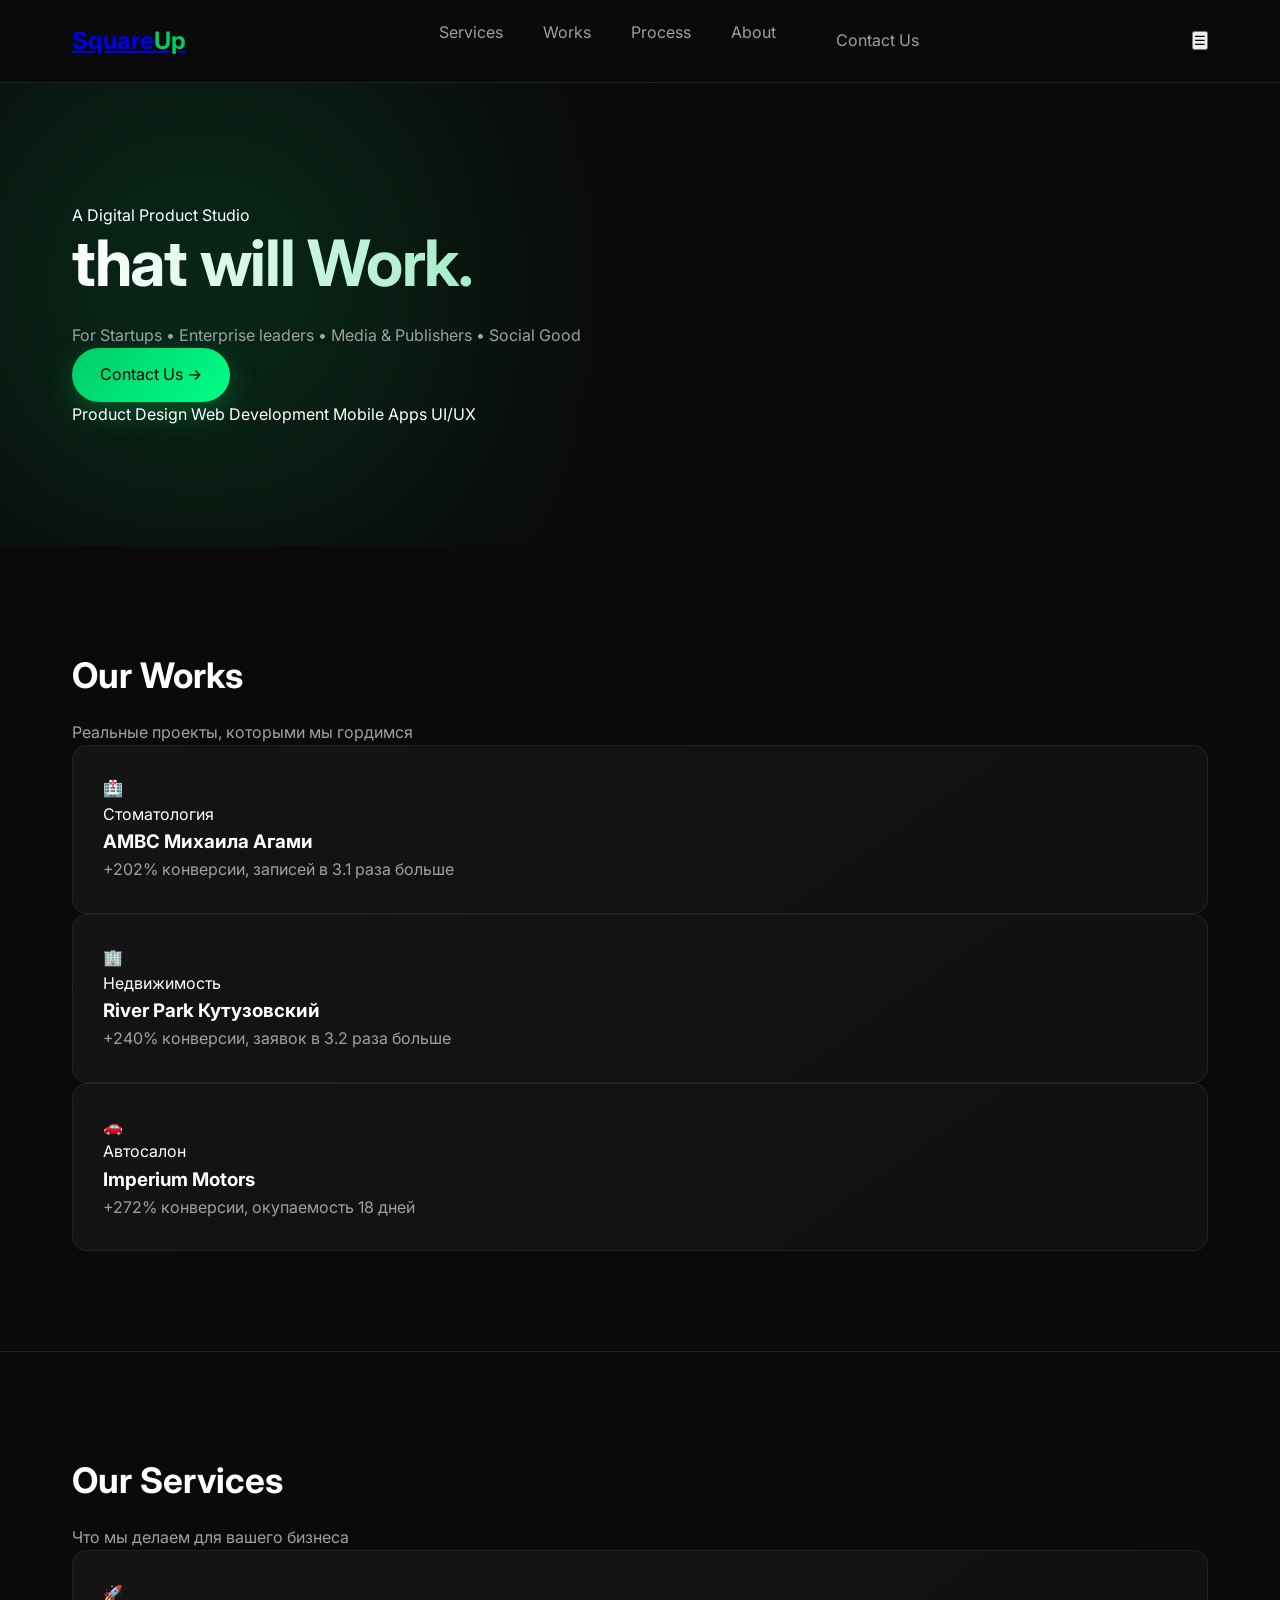
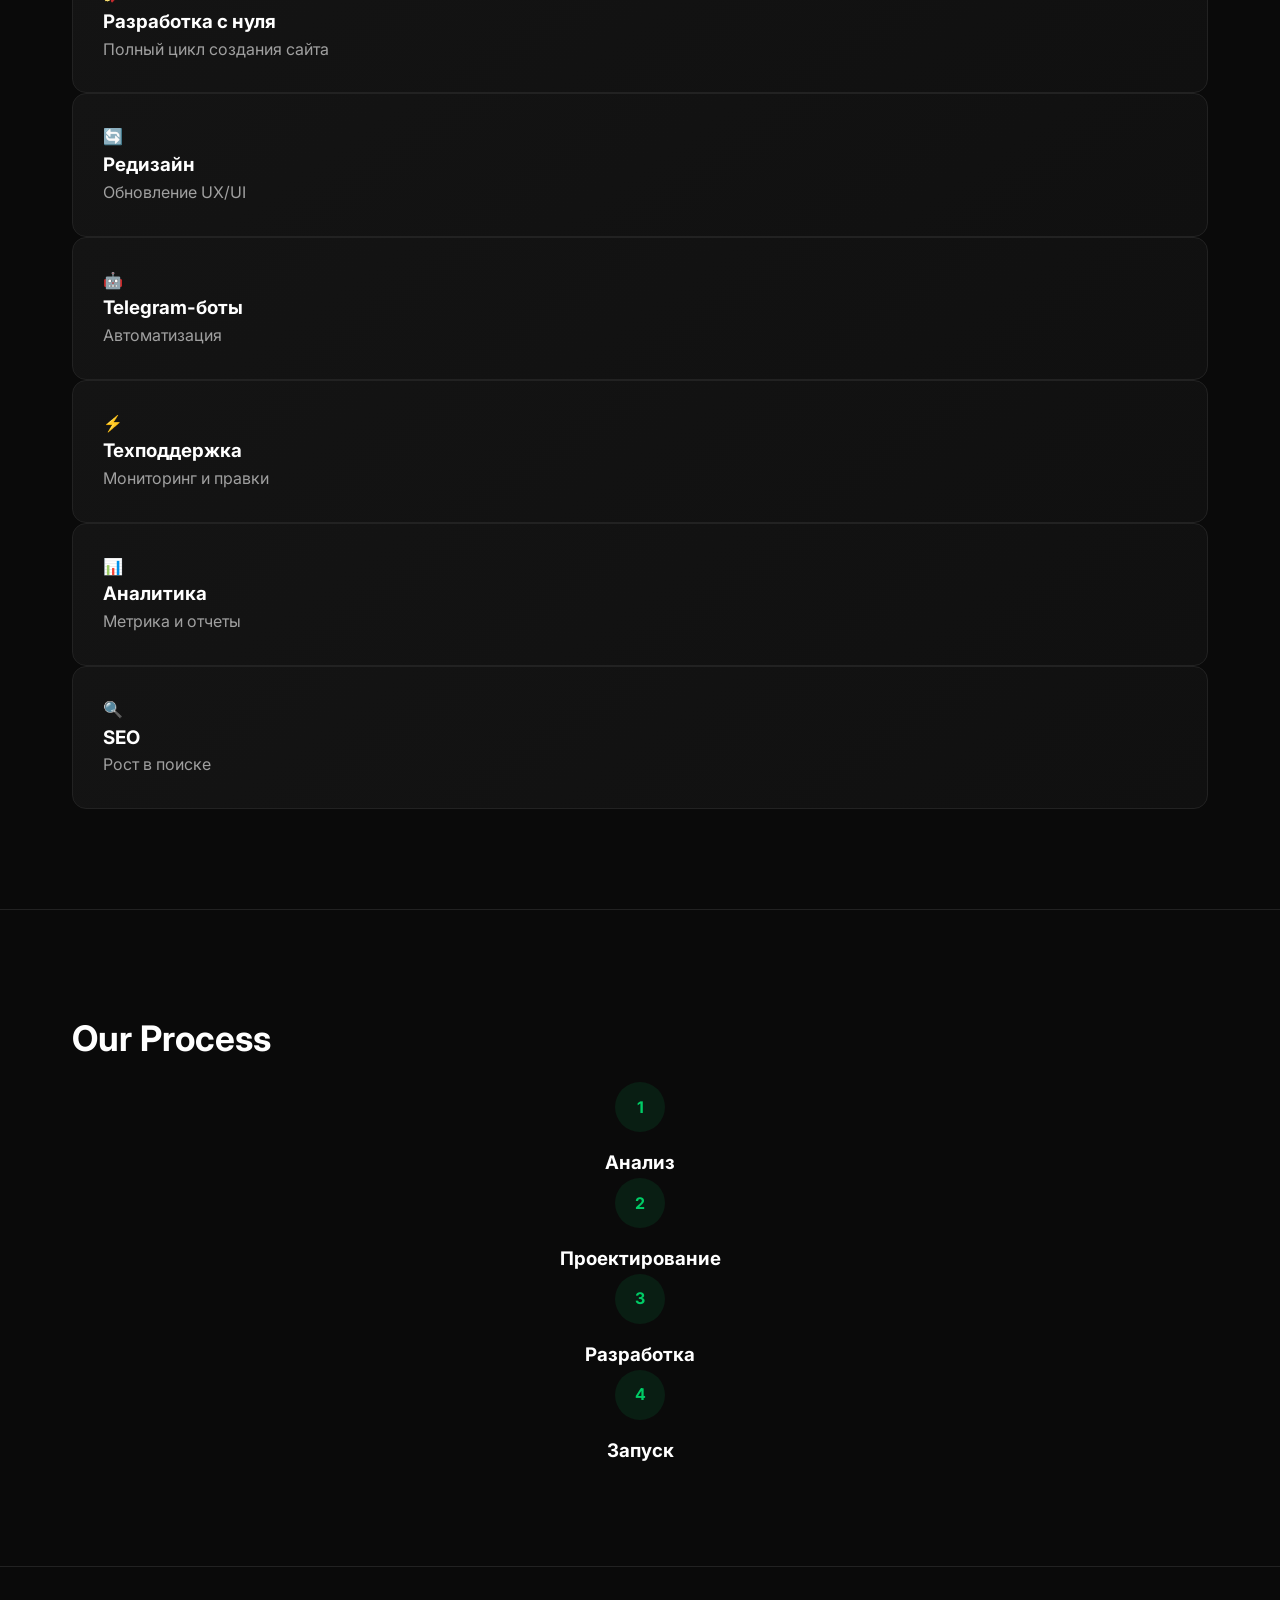
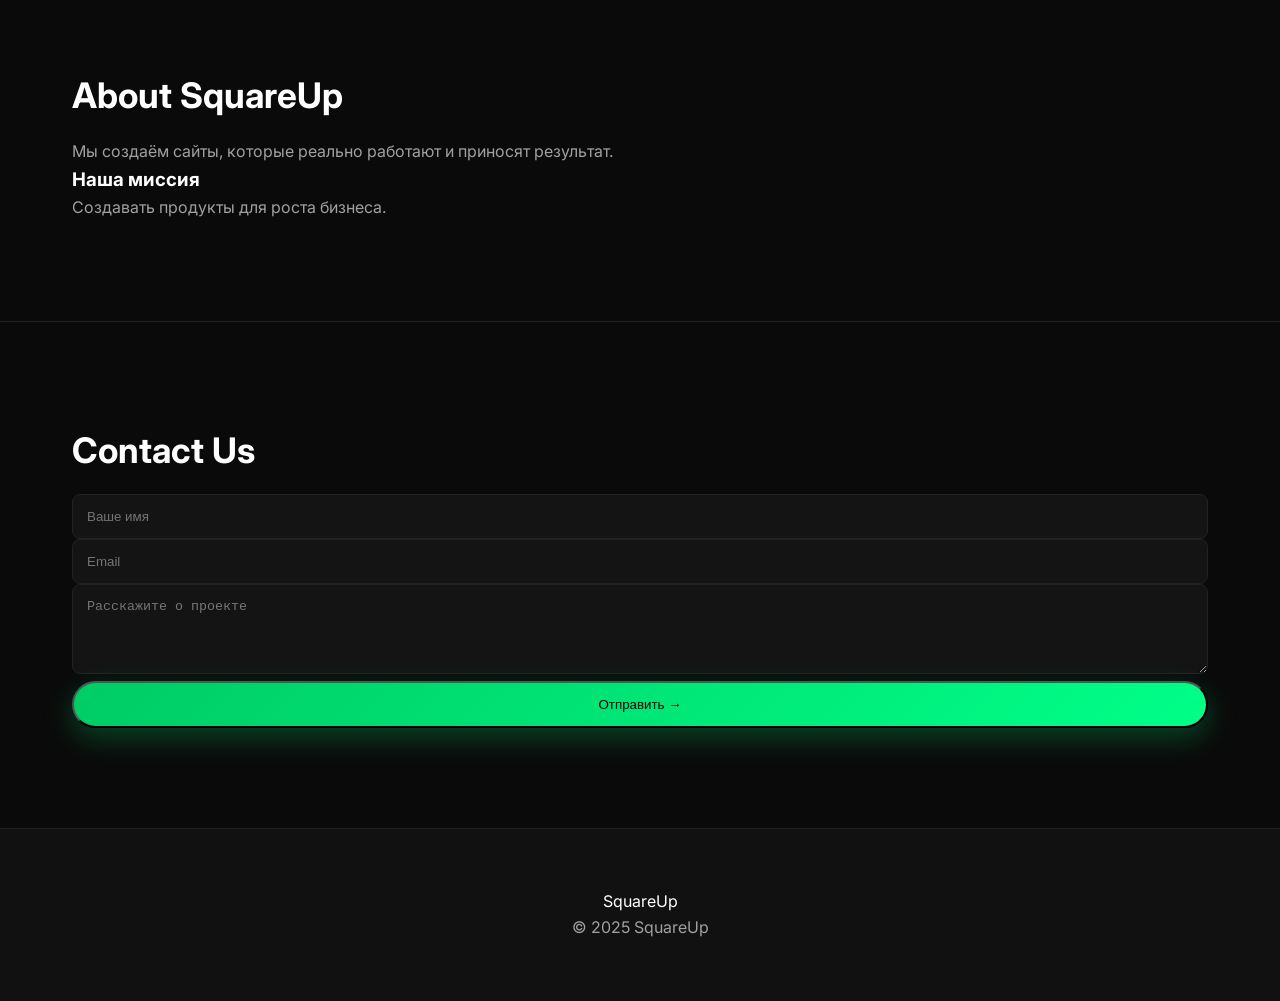
==== commit b0c39bab: "Update index.html" ====
--- a/index.html
+++ b/index.html
@@ -8,6 +8,7 @@
   <link rel="stylesheet" href="styles.css">
 </head>
 <body>
+
   <header class="header">
     <div class="container">
       <nav class="nav">
@@ -25,13 +26,17 @@
   </header>
 
   <main>
-    <!-- Hero секция — точь-в-точь SquareUp -->
+
+    <!-- HERO -->
     <section class="hero">
-      <div class="container">
+      <div class="glow"></div>
+
+      <div class="container hero-content">
         <div class="hero-badge">A Digital Product Studio</div>
         <h1>that will <span class="accent">Work.</span></h1>
         <p class="hero-subtitle">For Startups • Enterprise leaders • Media & Publishers • Social Good</p>
         <a href="#contact" class="btn btn-primary">Contact Us →</a>
+
         <div class="hero-tags">
           <span class="hero-tag">Product Design</span>
           <span class="hero-tag">Web Development</span>
@@ -41,15 +46,17 @@
       </div>
     </section>
 
-    <!-- Our Works — портфолио -->
+    <!-- WORKS -->
     <section id="works" class="section">
       <div class="container">
         <div class="section-header">
           <h2>Our <span class="accent">Works</span></h2>
           <p>Реальные проекты, которыми мы гордимся</p>
         </div>
+
         <div class="works-grid">
-          <div class="work-card">
+
+          <div class="work-card card fade-up">
             <div class="work-image">🏥</div>
             <div class="work-info">
               <div class="work-category">Стоматология</div>
@@ -57,7 +64,8 @@
               <p class="work-description">+202% конверсии, записей в 3.1 раза больше</p>
             </div>
           </div>
-          <div class="work-card">
+
+          <div class="work-card card fade-up">
             <div class="work-image">🏢</div>
             <div class="work-info">
               <div class="work-category">Недвижимость</div>
@@ -65,7 +73,8 @@
               <p class="work-description">+240% конверсии, заявок в 3.2 раза больше</p>
             </div>
           </div>
-          <div class="work-card">
+
+          <div class="work-card card fade-up">
             <div class="work-image">🚗</div>
             <div class="work-info">
               <div class="work-category">Автосалон</div>
@@ -73,122 +82,121 @@
               <p class="work-description">+272% конверсии, окупаемость 18 дней</p>
             </div>
           </div>
-        </div>
-      </div>
-    </section>
-
-    <!-- Services -->
+
+        </div>
+      </div>
+    </section>
+
+    <!-- SERVICES -->
     <section id="services" class="section">
       <div class="container">
         <div class="section-header">
           <h2>Our <span class="accent">Services</span></h2>
           <p>Что мы делаем для вашего бизнеса</p>
         </div>
+
         <div class="services-grid">
-          <div class="service-card">
+
+          <div class="service-card card fade-up">
             <div class="service-icon">🚀</div>
             <h3>Разработка с нуля</h3>
-            <p>Полный цикл создания сайта: от прототипа до запуска</p>
-          </div>
-          <div class="service-card">
+            <p>Полный цикл создания сайта</p>
+          </div>
+
+          <div class="service-card card fade-up">
             <div class="service-icon">🔄</div>
             <h3>Редизайн</h3>
-            <p>Обновление дизайна и улучшение пользовательского опыта</p>
-          </div>
-          <div class="service-card">
+            <p>Обновление UX/UI</p>
+          </div>
+
+          <div class="service-card card fade-up">
             <div class="service-icon">🤖</div>
             <h3>Telegram-боты</h3>
-            <p>Автоматизация продаж, запись, уведомления</p>
-          </div>
-          <div class="service-card">
+            <p>Автоматизация</p>
+          </div>
+
+          <div class="service-card card fade-up">
             <div class="service-icon">⚡</div>
             <h3>Техподдержка</h3>
-            <p>Быстрые правки, мониторинг, аптайм 99.9%</p>
-          </div>
-          <div class="service-card">
+            <p>Мониторинг и правки</p>
+          </div>
+
+          <div class="service-card card fade-up">
             <div class="service-icon">📊</div>
             <h3>Аналитика</h3>
-            <p>Настройка Яндекс.Метрики, Google Analytics, отчеты</p>
-          </div>
-          <div class="service-card">
+            <p>Метрика и отчеты</p>
+          </div>
+
+          <div class="service-card card fade-up">
             <div class="service-icon">🔍</div>
             <h3>SEO</h3>
-            <p>Базовая оптимизация для роста в поиске</p>
-          </div>
-        </div>
-      </div>
-    </section>
-
-    <!-- Process -->
+            <p>Рост в поиске</p>
+          </div>
+
+        </div>
+      </div>
+    </section>
+
+    <!-- PROCESS -->
     <section id="process" class="section">
       <div class="container">
         <div class="section-header">
           <h2>Our <span class="accent">Process</span></h2>
-          <p>Как мы работаем — прозрачно и эффективно</p>
-        </div>
+        </div>
+
         <div class="process-grid">
-          <div class="process-step">
+
+          <div class="process-step fade-up">
             <div class="process-number">1</div>
             <h3>Анализ</h3>
-            <p>Изучаем бизнес, конкурентов и целевую аудиторию</p>
-          </div>
-          <div class="process-step">
+          </div>
+
+          <div class="process-step fade-up">
             <div class="process-number">2</div>
             <h3>Проектирование</h3>
-            <p>Создаем прототипы и утверждаем структуру</p>
-          </div>
-          <div class="process-step">
+          </div>
+
+          <div class="process-step fade-up">
             <div class="process-number">3</div>
             <h3>Разработка</h3>
-            <p>Верстка, программирование, интеграции</p>
-          </div>
-          <div class="process-step">
+          </div>
+
+          <div class="process-step fade-up">
             <div class="process-number">4</div>
             <h3>Запуск</h3>
-            <p>Тестирование, запуск, обучение команды</p>
-          </div>
-        </div>
-      </div>
-    </section>
-
-    <!-- About -->
+          </div>
+
+        </div>
+      </div>
+    </section>
+
+    <!-- ABOUT -->
     <section id="about" class="section">
       <div class="container">
         <div class="about-grid">
-          <div>
+
+          <div class="fade-up">
             <h2>About <span class="accent">SquareUp</span></h2>
-            <p style="color: var(--text-secondary); margin-bottom: 24px;">Мы — веб-агентство, которое помогает бизнесу расти через инновационные решения и удобные для пользователей веб-сайты.</p>
-            <div class="about-stats">
-              <div class="about-stat">
-                <h4>50+</h4>
-                <p>проектов</p>
-              </div>
-              <div class="about-stat">
-                <h4>30</h4>
-                <p>дней средний срок</p>
-              </div>
-              <div class="about-stat">
-                <h4>4.9★</h4>
-                <p>средняя оценка</p>
-              </div>
-            </div>
-          </div>
-          <div>
+            <p>Мы создаём сайты, которые реально работают и приносят результат.</p>
+          </div>
+
+          <div class="fade-up">
             <h3>Наша миссия</h3>
-            <p style="color: var(--text-secondary);">Создавать цифровые продукты, которые решают реальные задачи бизнеса и приносят измеримый результат. Мы не просто делаем сайты — мы строим инструменты для роста.</p>
-          </div>
-        </div>
-      </div>
-    </section>
-
-    <!-- Contact Us -->
+            <p>Создавать продукты для роста бизнеса.</p>
+          </div>
+
+        </div>
+      </div>
+    </section>
+
+    <!-- CONTACT -->
     <section id="contact" class="section">
       <div class="container">
         <div class="section-header">
           <h2>Contact <span class="accent">Us</span></h2>
-          <p>Готовы обсудить ваш проект? Напишите нам</p>
-        </div>
-        <div class="contact-form">
+        </div>
+
+        <div class="contact-form fade-up">
           <form id="contactForm">
             <div class="form-group">
               <input type="text" placeholder="Ваше имя" required>
@@ -202,41 +210,19 @@
             <button type="submit" class="btn btn-primary" style="width: 100%;">Отправить →</button>
           </form>
         </div>
-      </div>
-    </section>
+
+      </div>
+    </section>
+
   </main>
 
   <footer class="footer">
     <div class="container">
-      <div class="footer-grid">
-        <div>
-          <div class="footer-logo">Square<span>Up</span></div>
-          <p>Цифровая продукт-студия</p>
-        </div>
-        <div>
-          <h4>Services</h4>
-          <a href="#">Разработка с нуля</a>
-          <a href="#">Редизайн</a>
-          <a href="#">Telegram-боты</a>
-          <a href="#">Техподдержка</a>
-        </div>
-        <div>
-          <h4>Company</h4>
-          <a href="#">About</a>
-          <a href="#">Works</a>
-          <a href="#">Process</a>
-          <a href="#">Contact</a>
-        </div>
-        <div>
-          <h4>Connect</h4>
-          <a href="mailto:velion.agency@gmail.com">velion.agency@gmail.com</a>
-          <a href="https://t.me/velion_manager" target="_blank">Telegram: @velion_manager</a>
-        </div>
-      </div>
-      <div class="copyright">© 2025 SquareUp. Все права защищены.</div>
+      <div class="footer-logo">Square<span>Up</span></div>
+      <p>© 2025 SquareUp</p>
     </div>
   </footer>
 
   <script src="script.js"></script>
 </body>
-</html>+</html>
--- a/styles.css
+++ b/styles.css
@@ -10,97 +10,77 @@
   --surface: #141414;
   --surface-hover: #1c1c1c;
   --border: #222222;
-  --border-light: #2a2a2a;
   --text-primary: #ffffff;
   --text-secondary: #a0a0a0;
   --text-muted: #707070;
   --accent: #00cc66;
   --accent-dark: #00994d;
   --accent-light: rgba(0, 204, 102, 0.1);
-  --radius: 12px;
-  --radius-sm: 6px;
-  --transition: all 0.2s ease;
+  --radius: 14px;
+  --transition: all 0.3s ease;
 }
 
 body {
   background: var(--bg);
   color: var(--text-primary);
-  font-family: 'Inter', -apple-system, BlinkMacSystemFont, 'Segoe UI', Roboto, sans-serif;
-  line-height: 1.5;
-  -webkit-font-smoothing: antialiased;
-}
-
+  font-family: 'Inter', sans-serif;
+  line-height: 1.6;
+}
+
+/* контейнер */
 .container {
   max-width: 1200px;
   margin: 0 auto;
   padding: 0 32px;
 }
 
-/* типографика — как в SquareUp */
+/* типографика */
 h1 {
   font-size: 4rem;
   font-weight: 700;
   line-height: 1.1;
   letter-spacing: -0.02em;
   margin-bottom: 1.5rem;
-}
-
-h1 .accent {
-  color: var(--accent);
+  background: linear-gradient(90deg, #fff, #00cc66);
+  -webkit-background-clip: text;
+  -webkit-text-fill-color: transparent;
 }
 
 h2 {
-  font-size: 2rem;
-  font-weight: 600;
-  letter-spacing: -0.01em;
+  font-size: 2.2rem;
   margin-bottom: 1rem;
 }
 
-h3 {
-  font-size: 1.25rem;
-  font-weight: 600;
-  margin-bottom: 0.75rem;
-}
-
+p {
+  color: var(--text-secondary);
+}
+
+/* секции */
 .section {
-  padding: 80px 0;
+  padding: 100px 0;
   border-bottom: 1px solid var(--border);
 }
 
-.section-header {
-  text-align: center;
-  max-width: 700px;
-  margin: 0 auto 60px;
-}
-
-.section-header p {
-  color: var(--text-secondary);
-  font-size: 1.125rem;
-}
-
-/* навигация — как в SquareUp */
+/* HEADER */
 .header {
   position: sticky;
   top: 0;
-  background: rgba(10, 10, 10, 0.95);
-  backdrop-filter: blur(12px);
+  background: rgba(10, 10, 10, 0.6);
+  backdrop-filter: blur(20px);
   border-bottom: 1px solid var(--border);
   z-index: 100;
-  padding: 20px 0;
 }
 
 .nav {
   display: flex;
   justify-content: space-between;
   align-items: center;
+  padding: 20px 0;
 }
 
 .logo {
   font-size: 1.5rem;
   font-weight: 700;
-  text-decoration: none;
-  color: var(--text-primary);
-  letter-spacing: -0.02em;
 }
 
 .logo span {
@@ -110,385 +90,176 @@
 .nav-links {
   display: flex;
   gap: 40px;
-  align-items: center;
 }
 
 .nav-links a {
+  color: var(--text-secondary);
   text-decoration: none;
-  color: var(--text-secondary);
-  font-size: 0.9375rem;
-  font-weight: 500;
+  position: relative;
+}
+
+.nav-links a::after {
+  content: "";
+  position: absolute;
+  bottom: -6px;
+  left: 0;
+  width: 0%;
+  height: 2px;
+  background: var(--accent);
+  transition: 0.3s;
+}
+
+.nav-links a:hover::after {
+  width: 100%;
+}
+
+/* HERO */
+.hero {
+  padding: 120px 0;
+  position: relative;
+  overflow: hidden;
+}
+
+.glow {
+  position: absolute;
+  width: 600px;
+  height: 600px;
+  background: radial-gradient(circle, rgba(0,204,102,0.2), transparent);
+  filter: blur(100px);
+  top: -100px;
+  left: -100px;
+  z-index: 0;
+}
+
+.hero-content {
+  position: relative;
+  z-index: 1;
+}
+
+/* кнопки */
+.btn {
+  padding: 14px 28px;
+  border-radius: 40px;
+  cursor: pointer;
+  text-decoration: none;
+  display: inline-block;
+}
+
+.btn-primary {
+  background: linear-gradient(135deg, #00cc66, #00ff88);
+  color: #000;
+  box-shadow: 0 10px 30px rgba(0,204,102,0.3);
   transition: var(--transition);
 }
 
-.nav-links a:hover {
-  color: var(--accent);
-}
-
-.mobile-toggle {
-  display: none;
-  background: none;
-  border: none;
-  font-size: 1.5rem;
-  cursor: pointer;
-  color: var(--text-primary);
-}
-
-/* hero — точь-в-точь SquareUp */
-.hero {
-  padding: 100px 0 80px;
-}
-
-.hero-badge {
-  display: inline-block;
+.btn-primary:hover {
+  transform: translateY(-3px) scale(1.05);
+  box-shadow: 0 20px 40px rgba(0,204,102,0.5);
+}
+
+/* GRID */
+.grid {
+  display: grid;
+  gap: 32px;
+}
+
+.grid-3 {
+  grid-template-columns: repeat(3, 1fr);
+}
+
+/* КАРТОЧКИ */
+.card {
+  background: linear-gradient(145deg, #141414, #101010);
+  border: 1px solid var(--border);
+  border-radius: var(--radius);
+  padding: 30px;
+  position: relative;
+  overflow: hidden;
+  transition: var(--transition);
+}
+
+.card::before {
+  content: "";
+  position: absolute;
+  inset: 0;
+  background: radial-gradient(circle at top, rgba(0,204,102,0.2), transparent);
+  opacity: 0;
+  transition: 0.4s;
+}
+
+.card:hover::before {
+  opacity: 1;
+}
+
+.card:hover {
+  transform: translateY(-10px) scale(1.02);
+  border-color: var(--accent);
+  box-shadow: 0 20px 40px rgba(0,0,0,0.6);
+}
+
+/* процесс */
+.process-step {
+  text-align: center;
+}
+
+.process-number {
+  width: 50px;
+  height: 50px;
+  border-radius: 50%;
   background: var(--accent-light);
   color: var(--accent);
-  font-size: 0.75rem;
-  font-weight: 600;
-  padding: 6px 14px;
-  border-radius: 40px;
-  margin-bottom: 24px;
-  letter-spacing: 0.03em;
-}
-
-.hero-subtitle {
-  font-size: 1.25rem;
-  color: var(--text-secondary);
-  max-width: 600px;
-  margin-bottom: 32px;
-}
-
-.hero-tags {
-  display: flex;
-  flex-wrap: wrap;
-  gap: 12px;
-  margin-top: 32px;
-}
-
-.hero-tag {
-  background: var(--surface);
-  border: 1px solid var(--border);
-  padding: 8px 20px;
-  border-radius: 40px;
-  font-size: 0.875rem;
-  color: var(--text-secondary);
-}
-
-/* кнопки */
-.btn {
-  display: inline-flex;
-  align-items: center;
-  gap: 8px;
-  padding: 12px 28px;
-  font-weight: 500;
-  font-size: 0.9375rem;
-  text-decoration: none;
-  border-radius: 40px;
-  transition: var(--transition);
-  cursor: pointer;
-  border: none;
-}
-
-.btn-primary {
-  background: var(--accent);
-  color: #0a0a0a;
-  font-weight: 600;
-}
-
-.btn-primary:hover {
-  background: var(--accent-dark);
-  transform: translateY(-2px);
-}
-
-.btn-outline {
-  background: transparent;
-  border: 1px solid var(--border);
-  color: var(--text-primary);
-}
-
-.btn-outline:hover {
-  border-color: var(--accent);
-  background: var(--accent-light);
-  color: var(--accent);
-}
-
-/* сетка работ — как в SquareUp */
-.works-grid {
-  display: grid;
-  grid-template-columns: repeat(3, 1fr);
-  gap: 32px;
-}
-
-.work-card {
-  background: var(--surface);
-  border: 1px solid var(--border);
-  border-radius: var(--radius);
-  overflow: hidden;
-  transition: var(--transition);
-}
-
-.work-card:hover {
-  transform: translateY(-4px);
-  border-color: var(--accent);
-}
-
-.work-image {
-  height: 240px;
-  background: linear-gradient(135deg, var(--accent-dark), var(--accent));
-  display: flex;
-  align-items: center;
-  justify-content: center;
-  font-size: 3rem;
-}
-
-.work-info {
-  padding: 24px;
-}
-
-.work-category {
-  font-size: 0.75rem;
-  color: var(--accent);
-  text-transform: uppercase;
-  letter-spacing: 0.05em;
-  margin-bottom: 8px;
-}
-
-.work-title {
-  font-size: 1.125rem;
-  font-weight: 600;
-  margin-bottom: 8px;
-}
-
-.work-description {
-  font-size: 0.875rem;
-  color: var(--text-secondary);
-}
-
-/* услуги */
-.services-grid {
-  display: grid;
-  grid-template-columns: repeat(3, 1fr);
-  gap: 32px;
-}
-
-.service-card {
-  background: var(--surface);
-  border: 1px solid var(--border);
-  border-radius: var(--radius);
-  padding: 32px;
-  text-align: center;
-  transition: var(--transition);
-}
-
-.service-card:hover {
-  transform: translateY(-4px);
-  border-color: var(--accent);
-}
-
-.service-icon {
-  font-size: 2.5rem;
-  margin-bottom: 20px;
-}
-
-/* процесс */
-.process-grid {
-  display: grid;
-  grid-template-columns: repeat(4, 1fr);
-  gap: 32px;
-  text-align: center;
-}
-
-.process-step {
-  position: relative;
-}
-
-.process-number {
-  width: 48px;
-  height: 48px;
-  background: var(--accent-light);
-  border: 1px solid var(--accent);
-  border-radius: 50%;
   display: flex;
   align-items: center;
   justify-content: center;
   margin: 0 auto 16px;
-  font-weight: 700;
-  color: var(--accent);
-}
-
-/* о нас */
-.about-grid {
-  display: grid;
-  grid-template-columns: 1fr 1fr;
-  gap: 60px;
-  align-items: center;
-}
-
-.about-stats {
-  display: flex;
-  gap: 32px;
-}
-
-.about-stat h4 {
-  font-size: 2rem;
-  color: var(--accent);
+  font-weight: bold;
 }
 
 /* форма */
-.contact-form {
-  max-width: 600px;
-  margin: 0 auto;
-}
-
-.form-group {
-  margin-bottom: 20px;
-}
-
-.form-group input,
-.form-group textarea {
+input, textarea {
   width: 100%;
-  padding: 14px 18px;
+  padding: 14px;
   background: var(--surface);
   border: 1px solid var(--border);
-  border-radius: var(--radius-sm);
-  color: var(--text-primary);
-  font-size: 1rem;
-  font-family: inherit;
-}
-
-.form-group input:focus,
-.form-group textarea:focus {
+  border-radius: 8px;
+  color: white;
+}
+
+input:focus, textarea:focus {
   outline: none;
   border-color: var(--accent);
 }
 
 /* футер */
 .footer {
+  padding: 60px 0;
   background: var(--bg-secondary);
-  padding: 60px 0 30px;
-  border-top: 1px solid var(--border);
-}
-
-.footer-grid {
-  display: grid;
-  grid-template-columns: 2fr 1fr 1fr 1fr;
-  gap: 48px;
-  margin-bottom: 48px;
-}
-
-.footer-logo {
-  font-size: 1.25rem;
-  font-weight: 700;
-  margin-bottom: 16px;
-}
-
-.footer-logo span {
-  color: var(--accent);
-}
-
-.footer p {
-  color: var(--text-secondary);
-  font-size: 0.875rem;
-}
-
-.footer h4 {
-  font-size: 0.875rem;
-  font-weight: 600;
-  margin-bottom: 16px;
-  color: var(--text-secondary);
-}
-
-.footer a {
-  display: block;
-  color: var(--text-muted);
-  text-decoration: none;
-  font-size: 0.875rem;
-  margin-bottom: 8px;
-  transition: var(--transition);
-}
-
-.footer a:hover {
-  color: var(--accent);
-}
-
-.copyright {
   text-align: center;
-  padding-top: 30px;
-  border-top: 1px solid var(--border);
-  color: var(--text-muted);
-  font-size: 0.75rem;
-}
-
-/* мобилка */
+}
+
+/* анимация */
+.fade-up {
+  opacity: 0;
+  transform: translateY(40px);
+  transition: 0.6s;
+}
+
+.fade-up.show {
+  opacity: 1;
+  transform: translateY(0);
+}
+
+/* адаптив */
 @media (max-width: 768px) {
-  .container {
-    padding: 0 20px;
-  }
-  
-  .nav-links {
-    display: none;
-    flex-direction: column;
-    position: absolute;
-    top: 70px;
-    left: 0;
-    right: 0;
-    background: var(--bg-secondary);
-    padding: 24px;
-    gap: 20px;
-    border-bottom: 1px solid var(--border);
-  }
-  
-  .nav-links.open {
-    display: flex;
-  }
-  
-  .mobile-toggle {
-    display: block;
-  }
-  
   h1 {
     font-size: 2.5rem;
   }
-  
-  h2 {
-    font-size: 1.75rem;
+
+  .grid-3 {
+    grid-template-columns: 1fr;
   }
-  
-  .works-grid,
-  .services-grid,
-  .process-grid,
-  .about-grid,
-  .footer-grid {
-    grid-template-columns: 1fr;
-    gap: 24px;
+
+  .nav-links {
+    display: none;
   }
-  
-  .process-grid {
-    gap: 32px;
-  }
-  
-  .section {
-    padding: 50px 0;
-  }
-  
-  .hero {
-    padding: 60px 0 40px;
-  }
-}
-
-/* анимации */
-.fade-up {
-  opacity: 0;
-  transform: translateY(30px);
-  transition: opacity 0.6s ease, transform 0.6s ease;
-}
-
-.fade-up.visible {
-  opacity: 1;
-  transform: translateY(0);
-}
-
-::selection {
-  background: var(--accent-light);
-  color: var(--accent);
-}+}
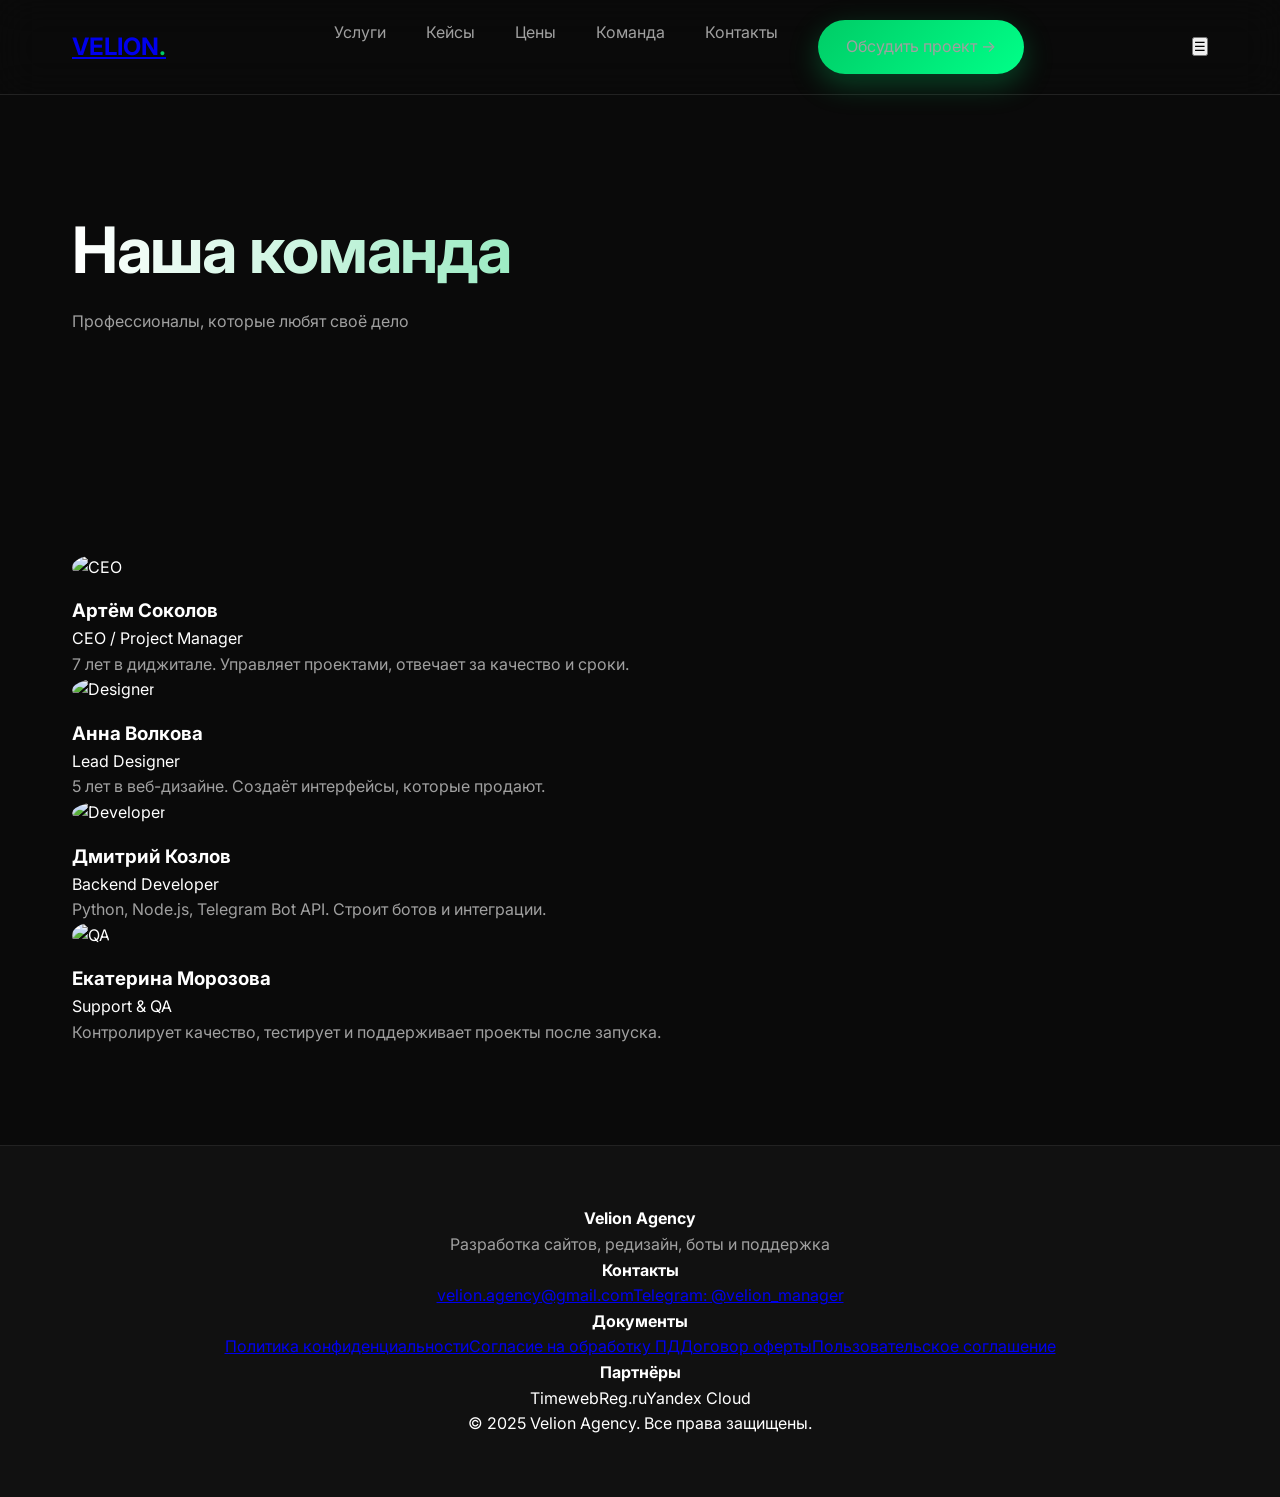
==== commit 52a9a966: "Add files via upload" ====
--- a/index.html
+++ b/index.html
@@ -3,22 +3,22 @@
 <head>
   <meta charset="UTF-8">
   <meta name="viewport" content="width=device-width, initial-scale=1.0">
-  <title>SquareUp — цифровая продукт-студия</title>
+  <title>Команда — Velion Agency</title>
   <link href="https://fonts.googleapis.com/css2?family=Inter:opsz,wght@14..32,300;14..32,400;14..32,500;14..32,600;14..32,700;14..32,800&display=swap" rel="stylesheet">
   <link rel="stylesheet" href="styles.css">
 </head>
 <body>
-
   <header class="header">
     <div class="container">
       <nav class="nav">
-        <a href="index.html" class="logo">Square<span>Up</span></a>
+        <a href="index.html" class="logo">VELION<span>.</span></a>
         <div class="nav-links" id="navLinks">
-          <a href="#services">Services</a>
-          <a href="#works">Works</a>
-          <a href="#process">Process</a>
-          <a href="#about">About</a>
-          <a href="#contact" class="btn btn-outline" style="padding: 8px 20px;">Contact Us</a>
+          <a href="services.html">Услуги</a>
+          <a href="cases.html">Кейсы</a>
+          <a href="prices.html">Цены</a>
+          <a href="team.html">Команда</a>
+          <a href="contacts.html">Контакты</a>
+          <a href="prices.html" class="btn btn-primary">Обсудить проект →</a>
         </div>
         <button class="mobile-toggle" id="mobileToggle">☰</button>
       </nav>
@@ -26,203 +26,58 @@
   </header>
 
   <main>
-
-    <!-- HERO -->
     <section class="hero">
-      <div class="glow"></div>
-
-      <div class="container hero-content">
-        <div class="hero-badge">A Digital Product Studio</div>
-        <h1>that will <span class="accent">Work.</span></h1>
-        <p class="hero-subtitle">For Startups • Enterprise leaders • Media & Publishers • Social Good</p>
-        <a href="#contact" class="btn btn-primary">Contact Us →</a>
-
-        <div class="hero-tags">
-          <span class="hero-tag">Product Design</span>
-          <span class="hero-tag">Web Development</span>
-          <span class="hero-tag">Mobile Apps</span>
-          <span class="hero-tag">UI/UX</span>
+      <div class="container">
+        <div class="hero-grid">
+          <h1>Наша <strong>команда</strong></h1>
+          <p class="hero-subtitle">Профессионалы, которые любят своё дело</p>
         </div>
       </div>
     </section>
 
-    <!-- WORKS -->
-    <section id="works" class="section">
+    <section class="section">
       <div class="container">
-        <div class="section-header">
-          <h2>Our <span class="accent">Works</span></h2>
-          <p>Реальные проекты, которыми мы гордимся</p>
-        </div>
-
-        <div class="works-grid">
-
-          <div class="work-card card fade-up">
-            <div class="work-image">🏥</div>
-            <div class="work-info">
-              <div class="work-category">Стоматология</div>
-              <h3 class="work-title">AMBC Михаила Агами</h3>
-              <p class="work-description">+202% конверсии, записей в 3.1 раза больше</p>
-            </div>
+        <div class="team-grid">
+          <div class="team-card">
+            <img src="https://randomuser.me/api/portraits/men/32.jpg" alt="CEO" style="width: 120px; height: 120px; border-radius: 50%; object-fit: cover; margin-bottom: 16px;">
+            <h3>Артём Соколов</h3>
+            <p style="color: var(--green);">CEO / Project Manager</p>
+            <p>7 лет в диджитале. Управляет проектами, отвечает за качество и сроки.</p>
           </div>
-
-          <div class="work-card card fade-up">
-            <div class="work-image">🏢</div>
-            <div class="work-info">
-              <div class="work-category">Недвижимость</div>
-              <h3 class="work-title">River Park Кутузовский</h3>
-              <p class="work-description">+240% конверсии, заявок в 3.2 раза больше</p>
-            </div>
+          <div class="team-card">
+            <img src="https://randomuser.me/api/portraits/women/68.jpg" alt="Designer" style="width: 120px; height: 120px; border-radius: 50%; object-fit: cover; margin-bottom: 16px;">
+            <h3>Анна Волкова</h3>
+            <p style="color: var(--green);">Lead Designer</p>
+            <p>5 лет в веб-дизайне. Создаёт интерфейсы, которые продают.</p>
           </div>
-
-          <div class="work-card card fade-up">
-            <div class="work-image">🚗</div>
-            <div class="work-info">
-              <div class="work-category">Автосалон</div>
-              <h3 class="work-title">Imperium Motors</h3>
-              <p class="work-description">+272% конверсии, окупаемость 18 дней</p>
-            </div>
+          <div class="team-card">
+            <img src="https://randomuser.me/api/portraits/men/45.jpg" alt="Developer" style="width: 120px; height: 120px; border-radius: 50%; object-fit: cover; margin-bottom: 16px;">
+            <h3>Дмитрий Козлов</h3>
+            <p style="color: var(--green);">Backend Developer</p>
+            <p>Python, Node.js, Telegram Bot API. Строит ботов и интеграции.</p>
           </div>
-
+          <div class="team-card">
+            <img src="https://randomuser.me/api/portraits/women/42.jpg" alt="QA" style="width: 120px; height: 120px; border-radius: 50%; object-fit: cover; margin-bottom: 16px;">
+            <h3>Екатерина Морозова</h3>
+            <p style="color: var(--green);">Support & QA</p>
+            <p>Контролирует качество, тестирует и поддерживает проекты после запуска.</p>
+          </div>
         </div>
       </div>
     </section>
-
-    <!-- SERVICES -->
-    <section id="services" class="section">
-      <div class="container">
-        <div class="section-header">
-          <h2>Our <span class="accent">Services</span></h2>
-          <p>Что мы делаем для вашего бизнеса</p>
-        </div>
-
-        <div class="services-grid">
-
-          <div class="service-card card fade-up">
-            <div class="service-icon">🚀</div>
-            <h3>Разработка с нуля</h3>
-            <p>Полный цикл создания сайта</p>
-          </div>
-
-          <div class="service-card card fade-up">
-            <div class="service-icon">🔄</div>
-            <h3>Редизайн</h3>
-            <p>Обновление UX/UI</p>
-          </div>
-
-          <div class="service-card card fade-up">
-            <div class="service-icon">🤖</div>
-            <h3>Telegram-боты</h3>
-            <p>Автоматизация</p>
-          </div>
-
-          <div class="service-card card fade-up">
-            <div class="service-icon">⚡</div>
-            <h3>Техподдержка</h3>
-            <p>Мониторинг и правки</p>
-          </div>
-
-          <div class="service-card card fade-up">
-            <div class="service-icon">📊</div>
-            <h3>Аналитика</h3>
-            <p>Метрика и отчеты</p>
-          </div>
-
-          <div class="service-card card fade-up">
-            <div class="service-icon">🔍</div>
-            <h3>SEO</h3>
-            <p>Рост в поиске</p>
-          </div>
-
-        </div>
-      </div>
-    </section>
-
-    <!-- PROCESS -->
-    <section id="process" class="section">
-      <div class="container">
-        <div class="section-header">
-          <h2>Our <span class="accent">Process</span></h2>
-        </div>
-
-        <div class="process-grid">
-
-          <div class="process-step fade-up">
-            <div class="process-number">1</div>
-            <h3>Анализ</h3>
-          </div>
-
-          <div class="process-step fade-up">
-            <div class="process-number">2</div>
-            <h3>Проектирование</h3>
-          </div>
-
-          <div class="process-step fade-up">
-            <div class="process-number">3</div>
-            <h3>Разработка</h3>
-          </div>
-
-          <div class="process-step fade-up">
-            <div class="process-number">4</div>
-            <h3>Запуск</h3>
-          </div>
-
-        </div>
-      </div>
-    </section>
-
-    <!-- ABOUT -->
-    <section id="about" class="section">
-      <div class="container">
-        <div class="about-grid">
-
-          <div class="fade-up">
-            <h2>About <span class="accent">SquareUp</span></h2>
-            <p>Мы создаём сайты, которые реально работают и приносят результат.</p>
-          </div>
-
-          <div class="fade-up">
-            <h3>Наша миссия</h3>
-            <p>Создавать продукты для роста бизнеса.</p>
-          </div>
-
-        </div>
-      </div>
-    </section>
-
-    <!-- CONTACT -->
-    <section id="contact" class="section">
-      <div class="container">
-        <div class="section-header">
-          <h2>Contact <span class="accent">Us</span></h2>
-        </div>
-
-        <div class="contact-form fade-up">
-          <form id="contactForm">
-            <div class="form-group">
-              <input type="text" placeholder="Ваше имя" required>
-            </div>
-            <div class="form-group">
-              <input type="email" placeholder="Email" required>
-            </div>
-            <div class="form-group">
-              <textarea rows="4" placeholder="Расскажите о проекте" required></textarea>
-            </div>
-            <button type="submit" class="btn btn-primary" style="width: 100%;">Отправить →</button>
-          </form>
-        </div>
-
-      </div>
-    </section>
-
   </main>
 
   <footer class="footer">
     <div class="container">
-      <div class="footer-logo">Square<span>Up</span></div>
-      <p>© 2025 SquareUp</p>
+      <div class="footer-grid">
+        <div><h4>Velion Agency</h4><p>Разработка сайтов, редизайн, боты и поддержка</p></div>
+        <div><h4>Контакты</h4><a href="mailto:velion.agency@gmail.com">velion.agency@gmail.com</a><a href="https://t.me/velion_manager" target="_blank">Telegram: @velion_manager</a></div>
+        <div><h4>Документы</h4><a href="privacy.html">Политика конфиденциальности</a><a href="consent.html">Согласие на обработку ПД</a><a href="offer.html">Договор оферты</a><a href="terms.html">Пользовательское соглашение</a></div>
+        <div><h4>Партнёры</h4><span>Timeweb</span><span>Reg.ru</span><span>Yandex Cloud</span></div>
+      </div>
+      <div class="copyright">© 2025 Velion Agency. Все права защищены.</div>
     </div>
   </footer>
-
   <script src="script.js"></script>
 </body>
-</html>
+</html>
--- a/styles.css
+++ b/styles.css
@@ -263,3 +263,13 @@
     display: none;
   }
 }
+.fade-up {
+  opacity: 0;
+  transform: translateY(40px);
+}
+
+.fade-up.show {
+  opacity: 1;
+  transform: translateY(0);
+  transition: 0.6s;
+}
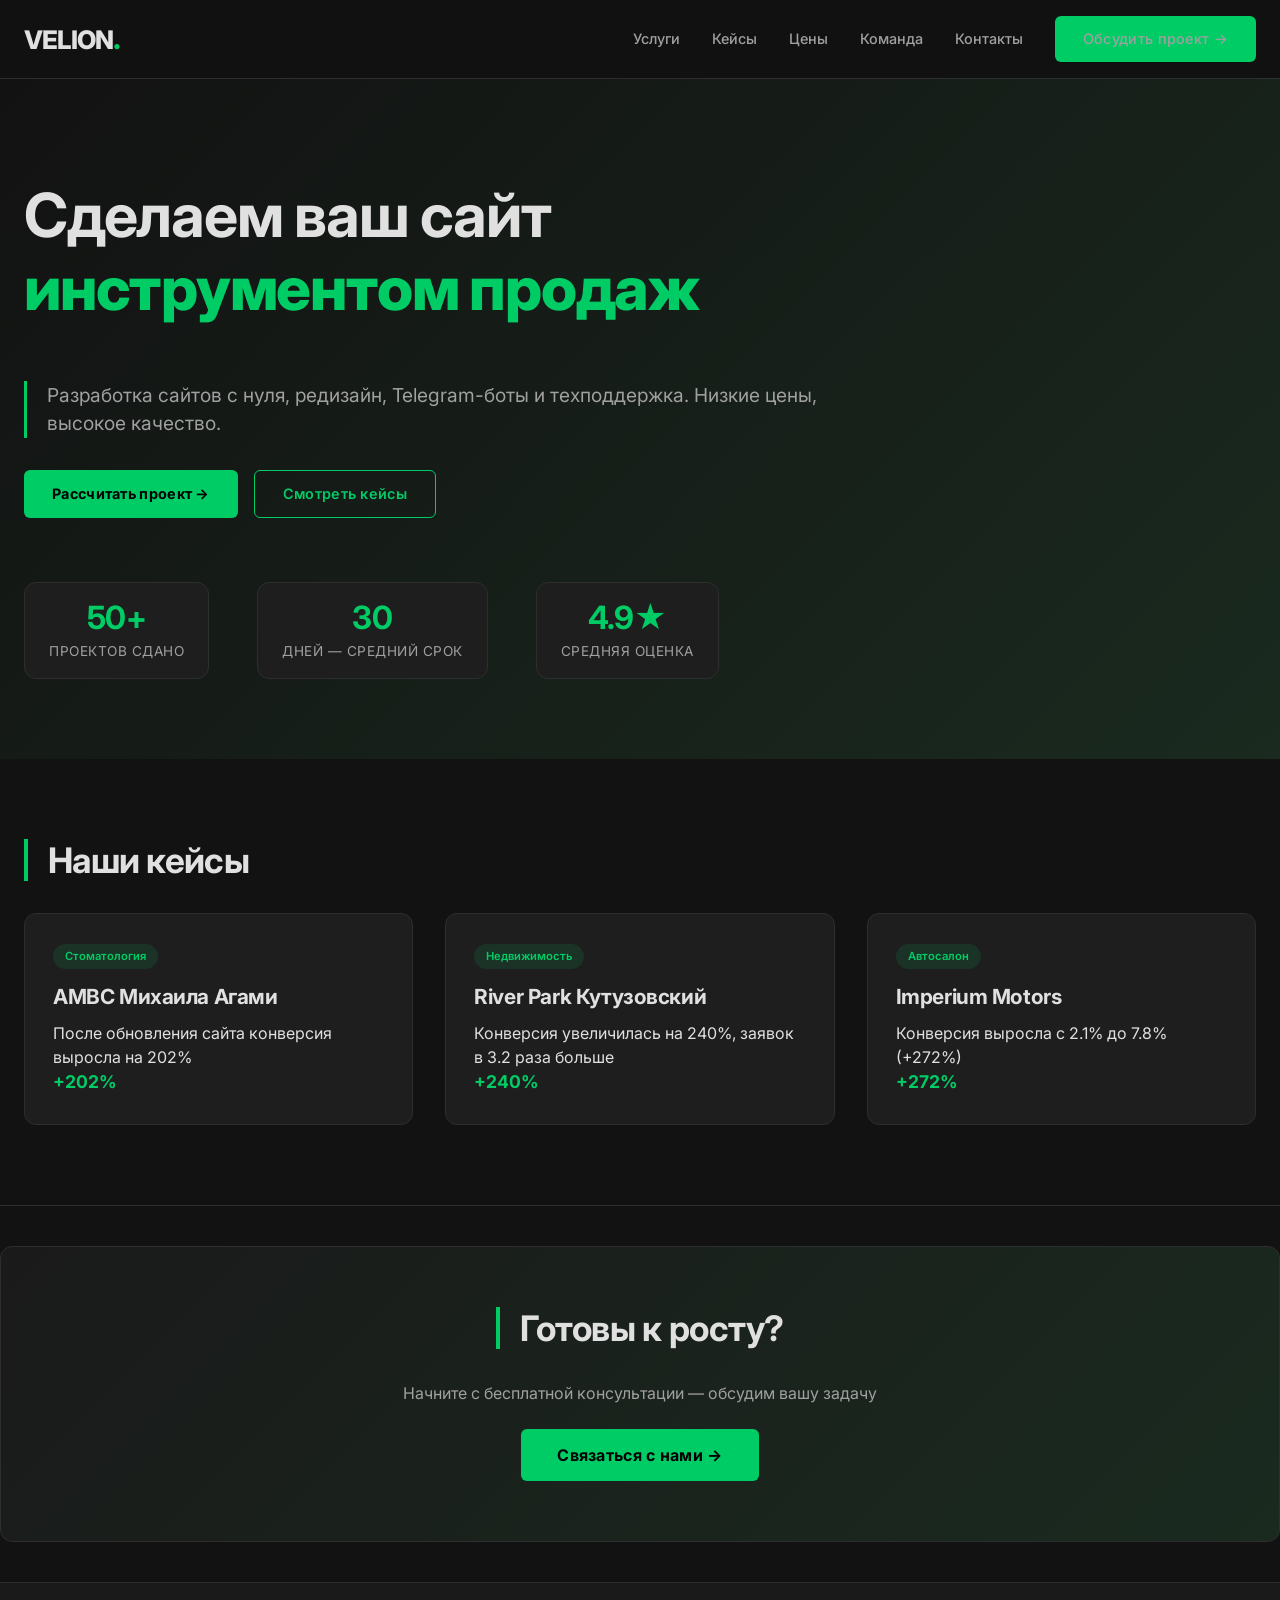
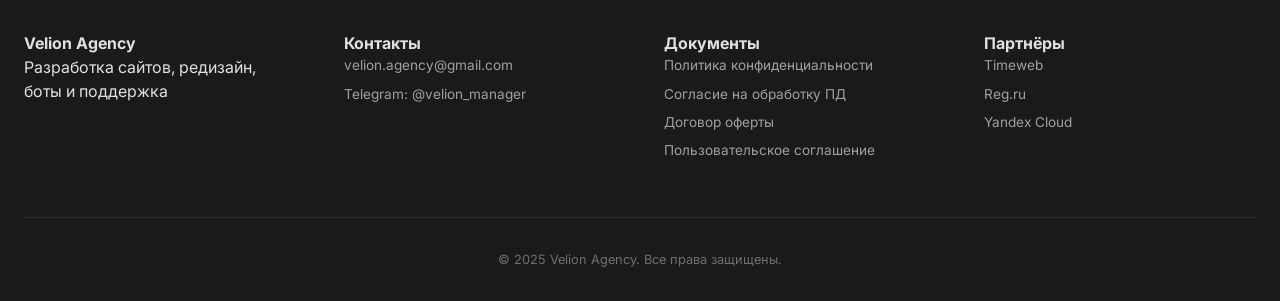
==== commit abef5f65: "Add files via upload" ====
--- a/index.html
+++ b/index.html
@@ -3,7 +3,7 @@
 <head>
   <meta charset="UTF-8">
   <meta name="viewport" content="width=device-width, initial-scale=1.0">
-  <title>Команда — Velion Agency</title>
+  <title>Velion Agency — разработка сайтов, редизайн, боты</title>
   <link href="https://fonts.googleapis.com/css2?family=Inter:opsz,wght@14..32,300;14..32,400;14..32,500;14..32,600;14..32,700;14..32,800&display=swap" rel="stylesheet">
   <link rel="stylesheet" href="styles.css">
 </head>
@@ -29,40 +29,52 @@
     <section class="hero">
       <div class="container">
         <div class="hero-grid">
-          <h1>Наша <strong>команда</strong></h1>
-          <p class="hero-subtitle">Профессионалы, которые любят своё дело</p>
+          <h1>Сделаем ваш сайт <strong>инструментом продаж</strong></h1>
+          <p class="hero-subtitle">Разработка сайтов с нуля, редизайн, Telegram-боты и техподдержка. Низкие цены, высокое качество.</p>
+          <div style="display: flex; gap: 16px; flex-wrap: wrap;">
+            <a href="prices.html" class="btn btn-primary">Рассчитать проект →</a>
+            <a href="cases.html" class="btn btn-outline">Смотреть кейсы</a>
+          </div>
+          <div class="stats">
+            <div class="stat"><h3>50+</h3><p>проектов сдано</p></div>
+            <div class="stat"><h3>30</h3><p>дней — средний срок</p></div>
+            <div class="stat"><h3>4.9★</h3><p>средняя оценка</p></div>
+          </div>
         </div>
       </div>
     </section>
 
     <section class="section">
       <div class="container">
-        <div class="team-grid">
-          <div class="team-card">
-            <img src="https://randomuser.me/api/portraits/men/32.jpg" alt="CEO" style="width: 120px; height: 120px; border-radius: 50%; object-fit: cover; margin-bottom: 16px;">
-            <h3>Артём Соколов</h3>
-            <p style="color: var(--green);">CEO / Project Manager</p>
-            <p>7 лет в диджитале. Управляет проектами, отвечает за качество и сроки.</p>
+        <h2>Наши кейсы</h2>
+        <div class="cards-grid">
+          <div class="card">
+            <span class="case-meta">Стоматология</span>
+            <h3>AMBC Михаила Агами</h3>
+            <p>После обновления сайта конверсия выросла на 202%</p>
+            <div class="result-value">+202%</div>
           </div>
-          <div class="team-card">
-            <img src="https://randomuser.me/api/portraits/women/68.jpg" alt="Designer" style="width: 120px; height: 120px; border-radius: 50%; object-fit: cover; margin-bottom: 16px;">
-            <h3>Анна Волкова</h3>
-            <p style="color: var(--green);">Lead Designer</p>
-            <p>5 лет в веб-дизайне. Создаёт интерфейсы, которые продают.</p>
+          <div class="card">
+            <span class="case-meta">Недвижимость</span>
+            <h3>River Park Кутузовский</h3>
+            <p>Конверсия увеличилась на 240%, заявок в 3.2 раза больше</p>
+            <div class="result-value">+240%</div>
           </div>
-          <div class="team-card">
-            <img src="https://randomuser.me/api/portraits/men/45.jpg" alt="Developer" style="width: 120px; height: 120px; border-radius: 50%; object-fit: cover; margin-bottom: 16px;">
-            <h3>Дмитрий Козлов</h3>
-            <p style="color: var(--green);">Backend Developer</p>
-            <p>Python, Node.js, Telegram Bot API. Строит ботов и интеграции.</p>
-          </div>
-          <div class="team-card">
-            <img src="https://randomuser.me/api/portraits/women/42.jpg" alt="QA" style="width: 120px; height: 120px; border-radius: 50%; object-fit: cover; margin-bottom: 16px;">
-            <h3>Екатерина Морозова</h3>
-            <p style="color: var(--green);">Support & QA</p>
-            <p>Контролирует качество, тестирует и поддерживает проекты после запуска.</p>
+          <div class="card">
+            <span class="case-meta">Автосалон</span>
+            <h3>Imperium Motors</h3>
+            <p>Конверсия выросла с 2.1% до 7.8% (+272%)</p>
+            <div class="result-value">+272%</div>
           </div>
         </div>
+      </div>
+    </section>
+
+    <section class="section cta-section">
+      <div class="container">
+        <h2>Готовы к росту?</h2>
+        <p>Начните с бесплатной консультации — обсудим вашу задачу</p>
+        <a href="contacts.html" class="btn btn-primary btn-large">Связаться с нами →</a>
       </div>
     </section>
   </main>
--- a/styles.css
+++ b/styles.css
@@ -5,271 +5,604 @@
 }
 
 :root {
-  --bg: #0a0a0a;
-  --bg-secondary: #111111;
-  --surface: #141414;
-  --surface-hover: #1c1c1c;
-  --border: #222222;
-  --text-primary: #ffffff;
+  --bg: #121212;
+  --bg-secondary: #1a1a1a;
+  --surface: #1e1e1e;
+  --surface-light: #252525;
+  --surface-hover: #2a2a2a;
+  --border: #2e2e2e;
+  --border-light: #3a3a3a;
+  --text: #e0e0e0;
   --text-secondary: #a0a0a0;
   --text-muted: #707070;
-  --accent: #00cc66;
-  --accent-dark: #00994d;
-  --accent-light: rgba(0, 204, 102, 0.1);
-  --radius: 14px;
-  --transition: all 0.3s ease;
+  --green: #00cc66;
+  --green-dark: #00994d;
+  --green-light: rgba(0, 204, 102, 0.12);
+  --green-glow: rgba(0, 204, 102, 0.2);
+  --shadow: 0 4px 20px rgba(0, 0, 0, 0.3);
+  --shadow-hover: 0 8px 30px rgba(0, 0, 0, 0.4);
+  --radius: 12px;
+  --radius-sm: 6px;
+  --transition: all 0.2s ease;
 }
 
 body {
   background: var(--bg);
-  color: var(--text-primary);
-  font-family: 'Inter', sans-serif;
-  line-height: 1.6;
-}
-
-/* контейнер */
+  color: var(--text);
+  font-family: 'Inter', system-ui, -apple-system, 'Segoe UI', Roboto, sans-serif;
+  line-height: 1.5;
+}
+
 .container {
-  max-width: 1200px;
+  max-width: 1280px;
   margin: 0 auto;
-  padding: 0 32px;
+  padding: 0 24px;
 }
 
 /* типографика */
+h1, h2, h3 {
+  font-weight: 700;
+  line-height: 1.2;
+  letter-spacing: -0.02em;
+}
+
 h1 {
-  font-size: 4rem;
-  font-weight: 700;
-  line-height: 1.1;
-  letter-spacing: -0.02em;
+  font-size: 3.8rem;
   margin-bottom: 1.5rem;
-  background: linear-gradient(90deg, #fff, #00cc66);
-  -webkit-background-clip: text;
-  -webkit-text-fill-color: transparent;
+  color: var(--text);
+}
+
+h1 strong {
+  color: var(--green);
+  font-weight: 800;
 }
 
 h2 {
   font-size: 2.2rem;
-  margin-bottom: 1rem;
-}
-
-p {
-  color: var(--text-secondary);
-}
-
-/* секции */
+  margin-bottom: 2rem;
+  display: inline-block;
+  border-left: 4px solid var(--green);
+  padding-left: 20px;
+}
+
+h3 {
+  font-size: 1.3rem;
+  margin-bottom: 0.75rem;
+}
+
 .section {
-  padding: 100px 0;
+  padding: 80px 0;
   border-bottom: 1px solid var(--border);
 }
 
-/* HEADER */
+/* кнопки */
+.btn {
+  display: inline-flex;
+  align-items: center;
+  gap: 8px;
+  padding: 12px 28px;
+  font-weight: 600;
+  text-decoration: none;
+  transition: var(--transition);
+  cursor: pointer;
+  border: none;
+  font-size: 0.9rem;
+  letter-spacing: 0.3px;
+  border-radius: var(--radius-sm);
+}
+
+.btn-primary {
+  background: var(--green);
+  color: #000000;
+  font-weight: 700;
+}
+
+.btn-primary:hover {
+  background: var(--green-dark);
+  transform: translateY(-2px);
+  box-shadow: 0 0 15px var(--green-glow);
+}
+
+.btn-outline {
+  background: transparent;
+  border: 1.5px solid var(--green);
+  color: var(--green);
+}
+
+.btn-outline:hover {
+  background: var(--green-light);
+  transform: translateY(-2px);
+}
+
+/* шапка */
 .header {
   position: sticky;
   top: 0;
-  background: rgba(10, 10, 10, 0.6);
-  backdrop-filter: blur(20px);
+  background: rgba(18, 18, 18, 0.95);
+  backdrop-filter: blur(10px);
   border-bottom: 1px solid var(--border);
-  z-index: 100;
+  z-index: 1000;
+  padding: 16px 0;
 }
 
 .nav {
   display: flex;
   justify-content: space-between;
   align-items: center;
-  padding: 20px 0;
 }
 
 .logo {
+  font-size: 1.6rem;
+  font-weight: 800;
+  text-decoration: none;
+  color: var(--text);
+  letter-spacing: -0.03em;
+}
+
+.logo span {
+  color: var(--green);
+  font-size: 1.8rem;
+}
+
+.nav-links {
+  display: flex;
+  gap: 32px;
+  align-items: center;
+}
+
+.nav-links a {
+  text-decoration: none;
+  color: var(--text-secondary);
+  transition: var(--transition);
+  font-weight: 500;
+  font-size: 0.9rem;
+}
+
+.nav-links a:hover {
+  color: var(--green);
+}
+
+.mobile-toggle {
+  display: none;
+  background: none;
+  border: 1px solid var(--border);
+  color: var(--text);
   font-size: 1.5rem;
+  cursor: pointer;
+  padding: 8px 16px;
+  border-radius: var(--radius-sm);
+}
+
+/* hero */
+.hero {
+  padding: 100px 0 80px;
+  background: linear-gradient(135deg, #121212 0%, #1a2a1f 100%);
+}
+
+.hero-grid {
+  display: flex;
+  flex-direction: column;
+  gap: 32px;
+  max-width: 800px;
+}
+
+.hero-subtitle {
+  font-size: 1.2rem;
+  color: var(--text-secondary);
+  border-left: 3px solid var(--green);
+  padding-left: 20px;
+}
+
+/* статистика */
+.stats {
+  display: flex;
+  gap: 48px;
+  margin-top: 32px;
+  flex-wrap: wrap;
+}
+
+.stat {
+  text-align: center;
+  padding: 16px 24px;
+  background: var(--surface);
+  border-radius: var(--radius);
+  border: 1px solid var(--border);
+  transition: var(--transition);
+}
+
+.stat:hover {
+  transform: translateY(-3px);
+  border-color: var(--green);
+  box-shadow: 0 0 20px var(--green-glow);
+}
+
+.stat h3 {
+  font-size: 2rem;
+  margin-bottom: 4px;
+  color: var(--green);
+}
+
+.stat p {
+  color: var(--text-secondary);
+  font-size: 0.85rem;
+  text-transform: uppercase;
+  letter-spacing: 0.5px;
+}
+
+/* карточки */
+.cards-grid {
+  display: grid;
+  grid-template-columns: repeat(auto-fill, minmax(340px, 1fr));
+  gap: 32px;
+}
+
+.card {
+  background: var(--surface);
+  border: 1px solid var(--border);
+  border-radius: var(--radius);
+  padding: 28px;
+  transition: var(--transition);
+}
+
+.card:hover {
+  transform: translateY(-4px);
+  border-color: var(--green);
+  box-shadow: 0 0 25px var(--green-glow);
+}
+
+.card-featured {
+  border-top: 3px solid var(--green);
+  background: linear-gradient(135deg, var(--surface), #1a2a1f);
+}
+
+.card-badge {
+  display: inline-block;
+  background: var(--green);
+  color: #000000;
+  padding: 4px 12px;
+  font-size: 0.7rem;
   font-weight: 700;
-}
-
-.logo span {
-  color: var(--accent);
-}
-
-.nav-links {
-  display: flex;
-  gap: 40px;
-}
-
-.nav-links a {
-  color: var(--text-secondary);
-  text-decoration: none;
-  position: relative;
-}
-
-.nav-links a::after {
-  content: "";
-  position: absolute;
-  bottom: -6px;
-  left: 0;
-  width: 0%;
-  height: 2px;
-  background: var(--accent);
-  transition: 0.3s;
-}
-
-.nav-links a:hover::after {
+  text-transform: uppercase;
+  letter-spacing: 1px;
+  margin-bottom: 16px;
+  border-radius: 20px;
+}
+
+.case-meta {
+  display: inline-block;
+  padding: 4px 12px;
+  background: var(--green-light);
+  border-radius: 20px;
+  font-size: 0.7rem;
+  color: var(--green);
+  margin-bottom: 16px;
+  font-weight: 600;
+}
+
+.price {
+  font-size: 1.8rem;
+  font-weight: 700;
+  margin: 16px 0 8px;
+  color: var(--green);
+}
+
+.term {
+  font-size: 0.8rem;
+  color: var(--text-secondary);
+}
+
+.features-list {
+  list-style: none;
+  margin: 16px 0;
+  padding: 0;
+}
+
+.features-list li {
+  padding: 6px 0;
+  color: var(--text-secondary);
+  font-size: 0.85rem;
+  border-bottom: 1px solid var(--border);
+}
+
+.features-list li::before {
+  content: "▸";
+  color: var(--green);
+  margin-right: 8px;
+}
+
+/* результат кейсов */
+.result-badge {
+  background: var(--bg-secondary);
+  border-radius: var(--radius-sm);
+  padding: 16px;
+  margin-top: 20px;
+  display: flex;
+  justify-content: space-between;
+  flex-wrap: wrap;
+  gap: 12px;
+  border-left: 3px solid var(--green);
+}
+
+.result-item {
+  text-align: center;
+  flex: 1;
+}
+
+.result-value {
+  font-weight: 700;
+  font-size: 1.1rem;
+  color: var(--green);
+}
+
+/* калькулятор */
+.calculator {
+  background: var(--surface);
+  border-radius: var(--radius);
+  padding: 32px;
+  margin-top: 32px;
+  border: 1px solid var(--border);
+}
+
+.calc-field {
+  margin-bottom: 24px;
+}
+
+.calc-field label {
+  display: block;
+  margin-bottom: 8px;
+  font-weight: 600;
+  font-size: 0.85rem;
+  letter-spacing: 0.3px;
+}
+
+select, input[type="number"], input[type="text"], textarea {
   width: 100%;
-}
-
-/* HERO */
-.hero {
-  padding: 120px 0;
-  position: relative;
-  overflow: hidden;
-}
-
-.glow {
-  position: absolute;
-  width: 600px;
-  height: 600px;
-  background: radial-gradient(circle, rgba(0,204,102,0.2), transparent);
-  filter: blur(100px);
-  top: -100px;
-  left: -100px;
-  z-index: 0;
-}
-
-.hero-content {
-  position: relative;
-  z-index: 1;
-}
-
-/* кнопки */
-.btn {
-  padding: 14px 28px;
-  border-radius: 40px;
+  padding: 12px;
+  background: var(--bg-secondary);
+  border: 1px solid var(--border);
+  border-radius: var(--radius-sm);
+  color: var(--text);
+  font-size: 1rem;
+  transition: var(--transition);
+}
+
+select:focus, input:focus, textarea:focus {
+  outline: none;
+  border-color: var(--green);
+  box-shadow: 0 0 0 3px var(--green-light);
+}
+
+.checkbox-group {
+  display: flex;
+  gap: 24px;
+  align-items: center;
+  flex-wrap: wrap;
+}
+
+.checkbox-group label {
+  display: flex;
+  align-items: center;
+  gap: 8px;
+  font-weight: normal;
   cursor: pointer;
-  text-decoration: none;
-  display: inline-block;
-}
-
-.btn-primary {
-  background: linear-gradient(135deg, #00cc66, #00ff88);
-  color: #000;
-  box-shadow: 0 10px 30px rgba(0,204,102,0.3);
+}
+
+.price-result {
+  background: var(--green-light);
+  padding: 24px;
+  border-radius: var(--radius);
+  text-align: center;
+  margin: 24px 0;
+  border: 1px solid rgba(0, 204, 102, 0.2);
+}
+
+.price-result .total {
+  font-size: 2.5rem;
+  font-weight: 800;
+  color: var(--green);
+}
+
+/* команда */
+.team-grid {
+  display: grid;
+  grid-template-columns: repeat(auto-fill, minmax(280px, 1fr));
+  gap: 32px;
+}
+
+.team-card {
+  background: var(--surface);
+  border-radius: var(--radius);
+  padding: 28px;
+  text-align: center;
+  border: 1px solid var(--border);
   transition: var(--transition);
 }
 
-.btn-primary:hover {
-  transform: translateY(-3px) scale(1.05);
-  box-shadow: 0 20px 40px rgba(0,204,102,0.5);
-}
-
-/* GRID */
-.grid {
-  display: grid;
-  gap: 32px;
-}
-
-.grid-3 {
-  grid-template-columns: repeat(3, 1fr);
-}
-
-/* КАРТОЧКИ */
-.card {
-  background: linear-gradient(145deg, #141414, #101010);
-  border: 1px solid var(--border);
-  border-radius: var(--radius);
-  padding: 30px;
-  position: relative;
-  overflow: hidden;
-  transition: var(--transition);
-}
-
-.card::before {
-  content: "";
-  position: absolute;
-  inset: 0;
-  background: radial-gradient(circle at top, rgba(0,204,102,0.2), transparent);
-  opacity: 0;
-  transition: 0.4s;
-}
-
-.card:hover::before {
-  opacity: 1;
-}
-
-.card:hover {
-  transform: translateY(-10px) scale(1.02);
-  border-color: var(--accent);
-  box-shadow: 0 20px 40px rgba(0,0,0,0.6);
-}
-
-/* процесс */
-.process-step {
-  text-align: center;
-}
-
-.process-number {
-  width: 50px;
-  height: 50px;
+.team-card:hover {
+  transform: translateY(-4px);
+  border-color: var(--green);
+  box-shadow: 0 0 25px var(--green-glow);
+}
+
+.team-avatar {
+  width: 100px;
+  height: 100px;
+  background: linear-gradient(135deg, var(--green-dark), var(--green));
   border-radius: 50%;
-  background: var(--accent-light);
-  color: var(--accent);
+  margin: 0 auto 16px;
   display: flex;
   align-items: center;
   justify-content: center;
-  margin: 0 auto 16px;
-  font-weight: bold;
-}
-
-/* форма */
-input, textarea {
-  width: 100%;
-  padding: 14px;
+  font-size: 2rem;
+  font-weight: 700;
+  color: #000000;
+}
+
+/* контакты */
+.contacts-grid {
+  display: grid;
+  grid-template-columns: repeat(auto-fit, minmax(300px, 1fr));
+  gap: 48px;
+}
+
+.contact-info p {
+  margin-bottom: 16px;
+}
+
+.contact-info a {
+  color: var(--green);
+  text-decoration: none;
+}
+
+.contact-info a:hover {
+  text-decoration: underline;
+}
+
+/* карта-заглушка */
+.map-placeholder {
   background: var(--surface);
-  border: 1px solid var(--border);
-  border-radius: 8px;
-  color: white;
-}
-
-input:focus, textarea:focus {
-  outline: none;
-  border-color: var(--accent);
+  height: 300px;
+  border-radius: var(--radius);
+  display: flex;
+  align-items: center;
+  justify-content: center;
+  border: 1px solid var(--border);
 }
 
 /* футер */
 .footer {
-  padding: 60px 0;
   background: var(--bg-secondary);
+  border-top: 1px solid var(--border);
+  padding: 48px 0 32px;
+}
+
+.footer-grid {
+  display: grid;
+  grid-template-columns: repeat(auto-fit, minmax(240px, 1fr));
+  gap: 48px;
+  margin-bottom: 48px;
+}
+
+.footer a {
+  color: var(--text-secondary);
+  text-decoration: none;
+  display: block;
+  margin-bottom: 8px;
+  transition: var(--transition);
+  font-size: 0.85rem;
+}
+
+.footer a:hover {
+  color: var(--green);
+  transform: translateX(4px);
+}
+
+.footer span {
+  color: var(--text-secondary);
+  display: block;
+  margin-bottom: 8px;
+  font-size: 0.85rem;
+}
+
+.copyright {
   text-align: center;
-}
-
-/* анимация */
-.fade-up {
-  opacity: 0;
-  transform: translateY(40px);
-  transition: 0.6s;
-}
-
-.fade-up.show {
-  opacity: 1;
-  transform: translateY(0);
-}
-
-/* адаптив */
+  padding-top: 32px;
+  border-top: 1px solid var(--border);
+  color: var(--text-muted);
+  font-size: 0.8rem;
+}
+
+/* cta секция */
+.cta-section {
+  text-align: center;
+  background: linear-gradient(135deg, var(--bg-secondary), #1a2a1f);
+  border-radius: var(--radius);
+  margin: 40px 0;
+  padding: 60px 20px;
+  border: 1px solid var(--border);
+}
+
+.cta-section p {
+  margin-bottom: 24px;
+  color: var(--text-secondary);
+}
+
+.btn-large {
+  padding: 14px 36px;
+  font-size: 1rem;
+}
+
+/* мобилка */
 @media (max-width: 768px) {
-  h1 {
-    font-size: 2.5rem;
-  }
-
-  .grid-3 {
-    grid-template-columns: 1fr;
-  }
-
   .nav-links {
     display: none;
-  }
-}
-.fade-up {
-  opacity: 0;
-  transform: translateY(40px);
-}
-
-.fade-up.show {
-  opacity: 1;
-  transform: translateY(0);
-  transition: 0.6s;
-}
+    flex-direction: column;
+    position: absolute;
+    top: 70px;
+    left: 0;
+    right: 0;
+    background: var(--surface);
+    padding: 24px;
+    gap: 20px;
+    border-bottom: 1px solid var(--border);
+  }
+  .nav-links.open {
+    display: flex;
+  }
+  .mobile-toggle {
+    display: block;
+  }
+  h1 {
+    font-size: 2rem;
+  }
+  h2 {
+    font-size: 1.6rem;
+  }
+  .stats {
+    flex-direction: column;
+    gap: 12px;
+  }
+  .section {
+    padding: 48px 0;
+  }
+  .cards-grid, .team-grid {
+    grid-template-columns: 1fr;
+  }
+  .calculator {
+    padding: 20px;
+  }
+  .hero {
+    padding: 60px 0 40px;
+  }
+}
+
+/* дополнительные эффекты */
+::selection {
+  background: var(--green);
+  color: #000000;
+}
+
+hr {
+  border: none;
+  height: 1px;
+  background: linear-gradient(90deg, transparent, var(--green), transparent);
+  margin: 40px 0;
+}
+
+/* скролл */
+::-webkit-scrollbar {
+  width: 8px;
+}
+
+::-webkit-scrollbar-track {
+  background: var(--border);
+}
+
+::-webkit-scrollbar-thumb {
+  background: var(--green);
+  border-radius: 4px;
+}
+
+::-webkit-scrollbar-thumb:hover {
+  background: var(--green-dark);
+}
